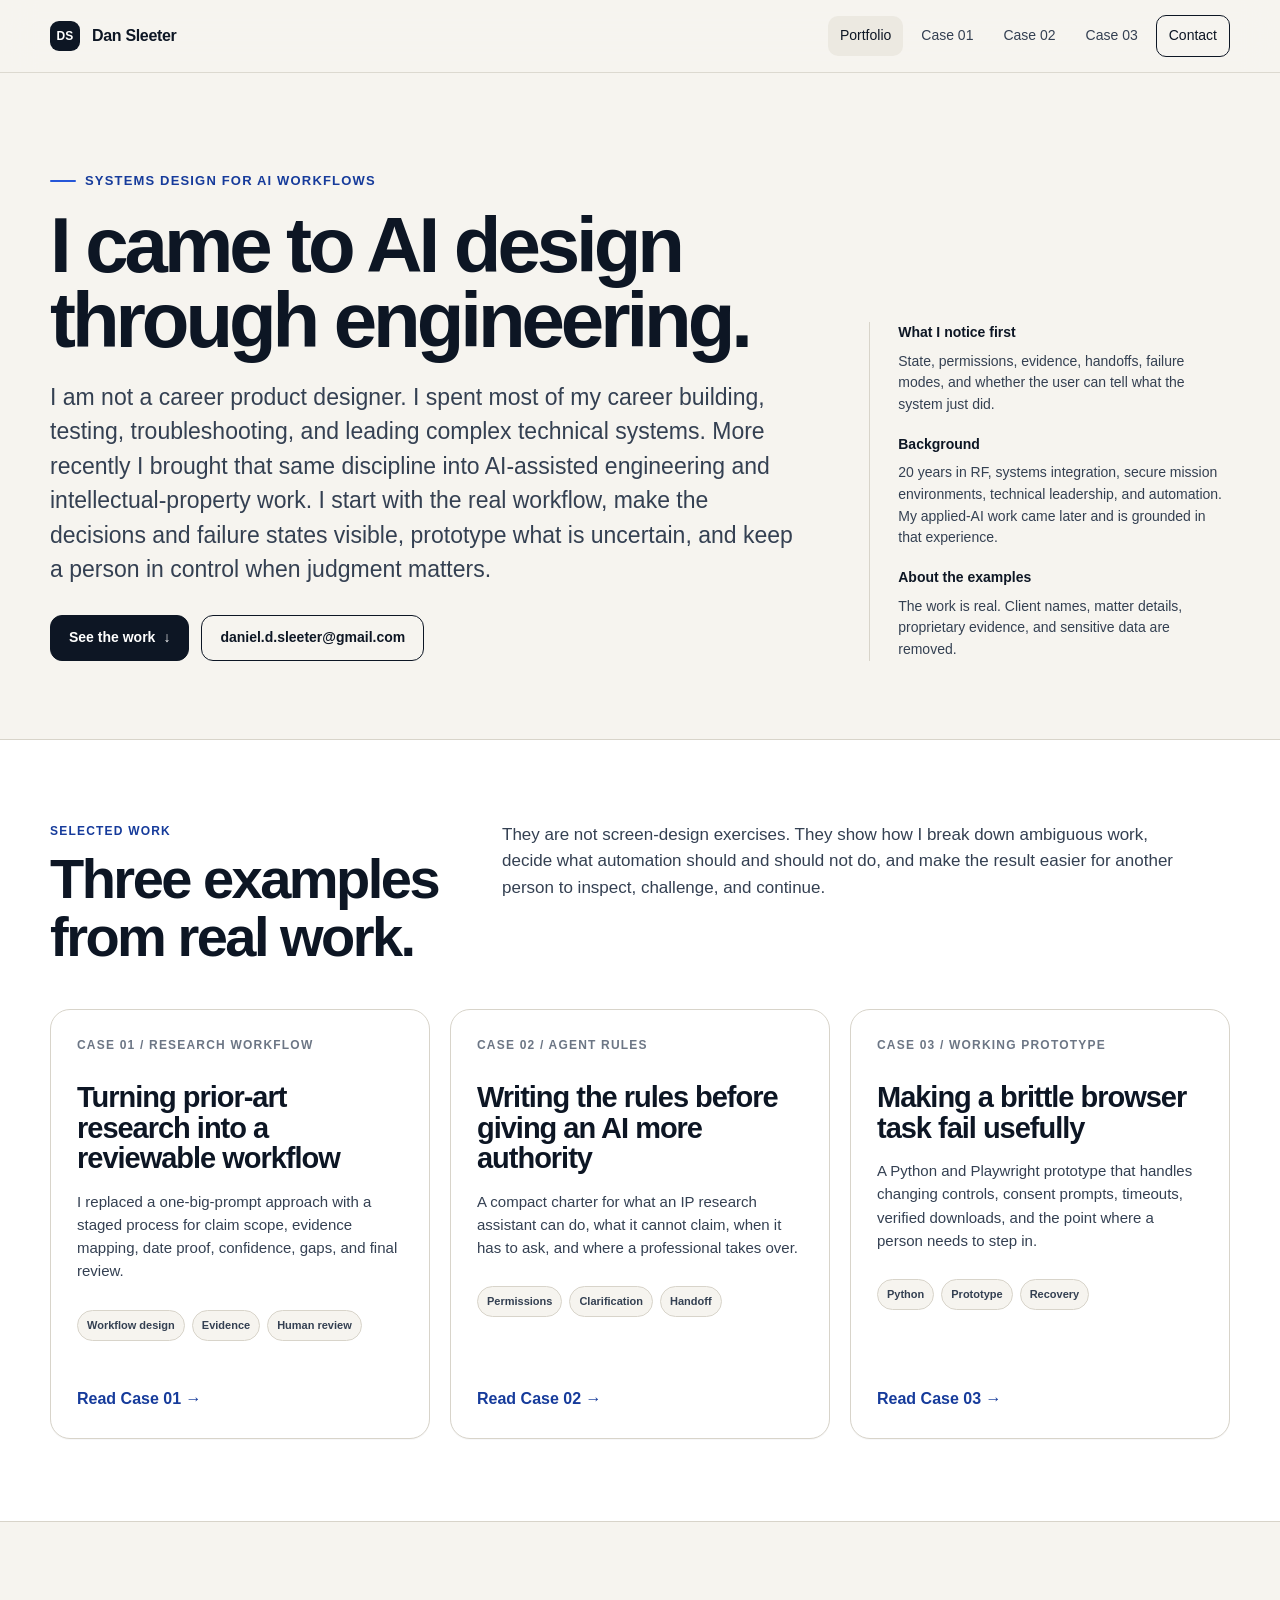
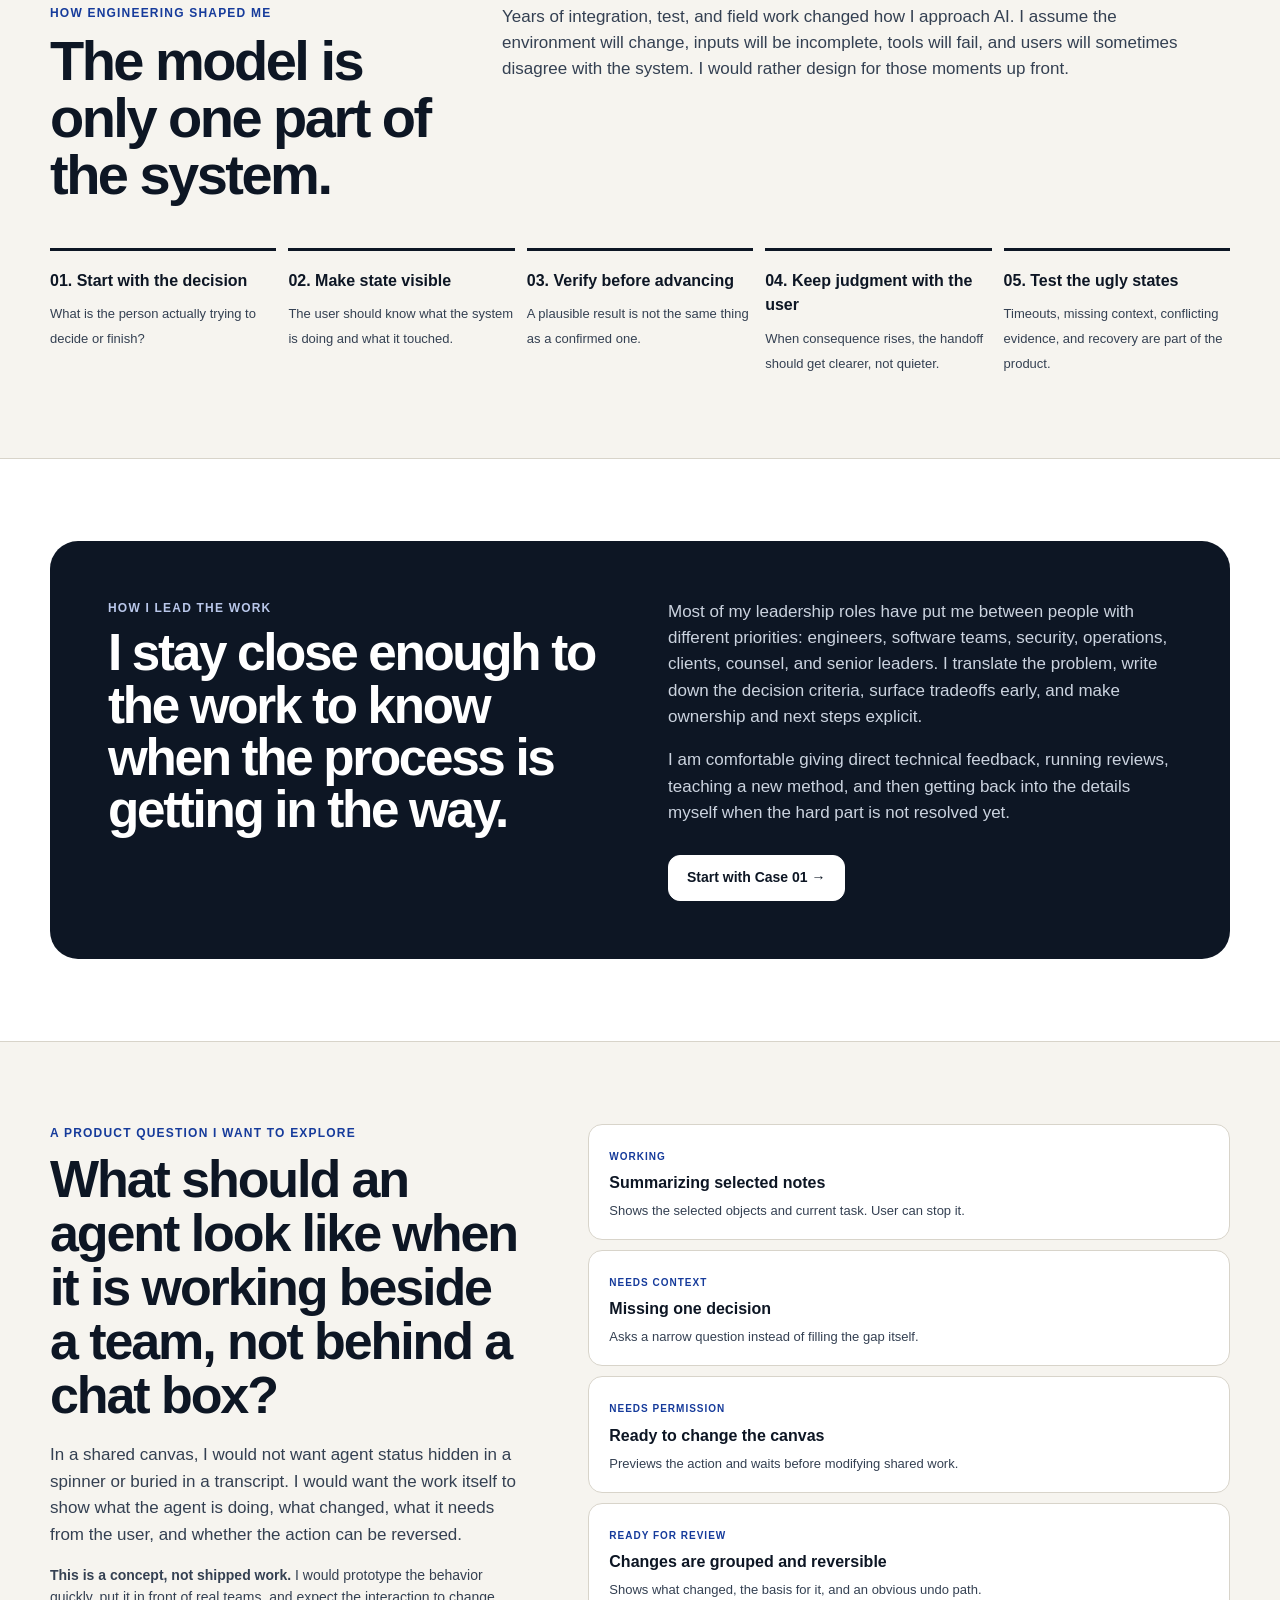
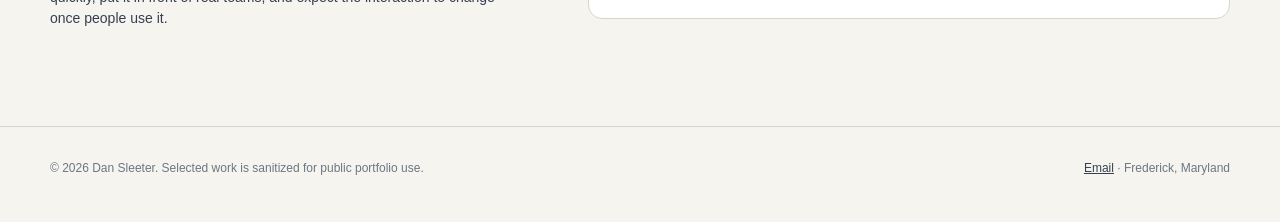
==== index.html @ fd2846e5 "Add files via upload" ====
<!doctype html>
<html lang="en">
<head>
  <meta charset="utf-8" />
  <meta name="viewport" content="width=device-width, initial-scale=1" />
  <meta name="description" content="Dan Sleeter portfolio: systems design for AI workflows, human review, technical automation, and evidence-driven engineering." />
  <title>Dan Sleeter | Systems Design for AI Workflows</title>
  <link rel="stylesheet" href="styles.css" />
</head>
<body>
<a class="skip-link" href="#main">Skip to content</a>
<header class="site-header">
  <nav class="nav" aria-label="Primary">
    <a class="brand" href="index.html" aria-current="page"><span class="brand-mark">DS</span><span>Dan Sleeter</span></a>
    <button class="menu-button" aria-label="Open navigation" aria-expanded="false">&#9776;</button>
    <div class="nav-links">
      <a href="index.html" aria-current="page">Portfolio</a>
      <a href="case-agentic-prior-art.html">Case 01</a>
      <a href="case-ip-navigator.html">Case 02</a>
      <a href="case-automation.html">Case 03</a>
      <a class="nav-cta" href="mailto:daniel.d.sleeter@gmail.com">Contact</a>
    </div>
  </nav>
</header>

<main id="main">
  <section class="hero">
    <div class="container hero-grid">
      <div>
        <div class="eyebrow">Systems design for AI workflows</div>
        <h1>I came to AI design through engineering.</h1>
        <p class="hero-copy">I am not a career product designer. I spent most of my career building, testing, troubleshooting, and leading complex technical systems. More recently I brought that same discipline into AI-assisted engineering and intellectual-property work. I start with the real workflow, make the decisions and failure states visible, prototype what is uncertain, and keep a person in control when judgment matters.</p>
        <div class="button-row">
          <a class="button" href="#work">See the work <span aria-hidden="true">&darr;</span></a>
          <a class="button secondary" href="mailto:daniel.d.sleeter@gmail.com">daniel.d.sleeter@gmail.com</a>
        </div>
      </div>
      <aside class="hero-side" aria-label="Portfolio context">
        <strong>What I notice first</strong>
        <p>State, permissions, evidence, handoffs, failure modes, and whether the user can tell what the system just did.</p>
        <strong>Background</strong>
        <p>20 years in RF, systems integration, secure mission environments, technical leadership, and automation. My applied-AI work came later and is grounded in that experience.</p>
        <strong>About the examples</strong>
        <p>The work is real. Client names, matter details, proprietary evidence, and sensitive data are removed.</p>
      </aside>
    </div>
  </section>

  <section class="section alt" id="work">
    <div class="container">
      <div class="section-heading">
        <div><div class="small-kicker">Selected work</div><h2>Three examples from real work.</h2></div>
        <p>They are not screen-design exercises. They show how I break down ambiguous work, decide what automation should and should not do, and make the result easier for another person to inspect, challenge, and continue.</p>
      </div>

      <div class="case-grid">
        <a class="case-card" href="case-agentic-prior-art.html">
          <div class="case-num">CASE 01 / RESEARCH WORKFLOW</div>
          <h3>Turning prior-art research into a reviewable workflow</h3>
          <p>I replaced a one-big-prompt approach with a staged process for claim scope, evidence mapping, date proof, confidence, gaps, and final review.</p>
          <div class="case-tags"><span class="tag">Workflow design</span><span class="tag">Evidence</span><span class="tag">Human review</span></div>
          <div class="case-link">Read Case 01 &rarr;</div>
        </a>

        <a class="case-card" href="case-ip-navigator.html">
          <div class="case-num">CASE 02 / AGENT RULES</div>
          <h3>Writing the rules before giving an AI more authority</h3>
          <p>A compact charter for what an IP research assistant can do, what it cannot claim, when it has to ask, and where a professional takes over.</p>
          <div class="case-tags"><span class="tag">Permissions</span><span class="tag">Clarification</span><span class="tag">Handoff</span></div>
          <div class="case-link">Read Case 02 &rarr;</div>
        </a>

        <a class="case-card" href="case-automation.html">
          <div class="case-num">CASE 03 / WORKING PROTOTYPE</div>
          <h3>Making a brittle browser task fail usefully</h3>
          <p>A Python and Playwright prototype that handles changing controls, consent prompts, timeouts, verified downloads, and the point where a person needs to step in.</p>
          <div class="case-tags"><span class="tag">Python</span><span class="tag">Prototype</span><span class="tag">Recovery</span></div>
          <div class="case-link">Read Case 03 &rarr;</div>
        </a>
      </div>
    </div>
  </section>

  <section class="section">
    <div class="container">
      <div class="section-heading">
        <div><div class="small-kicker">How engineering shaped me</div><h2>The model is only one part of the system.</h2></div>
        <p>Years of integration, test, and field work changed how I approach AI. I assume the environment will change, inputs will be incomplete, tools will fail, and users will sometimes disagree with the system. I would rather design for those moments up front.</p>
      </div>
      <div class="principles">
        <div class="principle"><strong>01. Start with the decision</strong><span>What is the person actually trying to decide or finish?</span></div>
        <div class="principle"><strong>02. Make state visible</strong><span>The user should know what the system is doing and what it touched.</span></div>
        <div class="principle"><strong>03. Verify before advancing</strong><span>A plausible result is not the same thing as a confirmed one.</span></div>
        <div class="principle"><strong>04. Keep judgment with the user</strong><span>When consequence rises, the handoff should get clearer, not quieter.</span></div>
        <div class="principle"><strong>05. Test the ugly states</strong><span>Timeouts, missing context, conflicting evidence, and recovery are part of the product.</span></div>
      </div>
    </div>
  </section>

  <section class="section alt">
    <div class="container">
      <div class="note-panel">
        <div>
          <div class="small-kicker inverse-kicker">How I lead the work</div>
          <h2>I stay close enough to the work to know when the process is getting in the way.</h2>
        </div>
        <div>
          <p>Most of my leadership roles have put me between people with different priorities: engineers, software teams, security, operations, clients, counsel, and senior leaders. I translate the problem, write down the decision criteria, surface tradeoffs early, and make ownership and next steps explicit.</p>
          <p>I am comfortable giving direct technical feedback, running reviews, teaching a new method, and then getting back into the details myself when the hard part is not resolved yet.</p>
          <div class="button-row"><a class="button" href="case-agentic-prior-art.html">Start with Case 01 &rarr;</a></div>
        </div>
      </div>
    </div>
  </section>

  <section class="section">
    <div class="container concept-wrap">
      <div class="concept-copy">
        <div class="small-kicker">A product question I want to explore</div>
        <h2>What should an agent look like when it is working beside a team, not behind a chat box?</h2>
        <p>In a shared canvas, I would not want agent status hidden in a spinner or buried in a transcript. I would want the work itself to show what the agent is doing, what changed, what it needs from the user, and whether the action can be reversed.</p>
        <p class="muted-note"><strong>This is a concept, not shipped work.</strong> I would prototype the behavior quickly, put it in front of real teams, and expect the interaction to change once people use it.</p>
      </div>
      <div class="state-sketch" aria-label="Concept sketch of four agent states">
        <div class="sketch-card"><span class="sketch-state">WORKING</span><strong>Summarizing selected notes</strong><p>Shows the selected objects and current task. User can stop it.</p></div>
        <div class="sketch-card"><span class="sketch-state">NEEDS CONTEXT</span><strong>Missing one decision</strong><p>Asks a narrow question instead of filling the gap itself.</p></div>
        <div class="sketch-card"><span class="sketch-state">NEEDS PERMISSION</span><strong>Ready to change the canvas</strong><p>Previews the action and waits before modifying shared work.</p></div>
        <div class="sketch-card"><span class="sketch-state">READY FOR REVIEW</span><strong>Changes are grouped and reversible</strong><p>Shows what changed, the basis for it, and an obvious undo path.</p></div>
      </div>
    </div>
  </section>
</main>

<footer class="site-footer">
  <div class="container footer-grid">
    <span>&copy; 2026 Dan Sleeter. Selected work is sanitized for public portfolio use.</span>
    <span><a href="mailto:daniel.d.sleeter@gmail.com">Email</a> &middot; Frederick, Maryland</span>
  </div>
</footer>
<script src="script.js"></script>
</body>
</html>
---- styles.css ----
:root {
  --ink: #0d1624;
  --ink-2: #344052;
  --muted: #6c7685;
  --paper: #f6f4ef;
  --paper-2: #ece9e1;
  --white: #ffffff;
  --line: #d8d4ca;
  --blue: #2556d8;
  --blue-dark: #163b9b;
  --blue-soft: #e8edfb;
  --green: #1f7a62;
  --green-soft: #e7f3ee;
  --amber: #a45f00;
  --amber-soft: #f7eddb;
  --red: #a23a3a;
  --red-soft: #f8e7e4;
  --radius: 20px;
  --shadow: 0 18px 50px rgba(13, 22, 36, .08);
  --max: 1180px;
}

* { box-sizing: border-box; }
html { scroll-behavior: smooth; }
body {
  margin: 0;
  color: var(--ink);
  background: var(--paper);
  font-family: -apple-system, BlinkMacSystemFont, "Segoe UI", Helvetica, Arial, sans-serif;
  line-height: 1.55;
  -webkit-font-smoothing: antialiased;
}
a { color: inherit; }
img, svg { max-width: 100%; }
button, input, textarea, select { font: inherit; }

.skip-link {
  position: absolute;
  left: -9999px;
  top: 0;
  background: var(--ink);
  color: white;
  padding: .75rem 1rem;
  z-index: 1000;
}
.skip-link:focus { left: 1rem; top: 1rem; }

.site-header {
  position: sticky;
  top: 0;
  z-index: 100;
  backdrop-filter: blur(16px);
  background: rgba(246, 244, 239, .88);
  border-bottom: 1px solid rgba(216, 212, 202, .85);
}
.nav {
  width: min(var(--max), calc(100% - 40px));
  margin: 0 auto;
  min-height: 72px;
  display: flex;
  align-items: center;
  justify-content: space-between;
  gap: 24px;
}
.brand {
  display: inline-flex;
  align-items: center;
  gap: 12px;
  text-decoration: none;
  font-weight: 760;
  letter-spacing: -.02em;
}
.brand-mark {
  width: 30px;
  height: 30px;
  border-radius: 9px;
  background: var(--ink);
  color: white;
  display: grid;
  place-items: center;
  font-size: 12px;
  letter-spacing: .02em;
}
.nav-links { display: flex; align-items: center; gap: 6px; }
.nav-links a {
  text-decoration: none;
  padding: 9px 12px;
  border-radius: 10px;
  font-size: 14px;
  color: var(--ink-2);
}
.nav-links a:hover, .nav-links a[aria-current="page"] { background: var(--paper-2); color: var(--ink); }
.nav-cta {
  border: 1px solid var(--ink) !important;
  color: var(--ink) !important;
}
.nav-cta:hover { background: var(--ink) !important; color: white !important; }
.menu-button { display: none; border: 0; background: transparent; cursor: pointer; font-size: 24px; }

main { overflow: clip; }
.container { width: min(var(--max), calc(100% - 40px)); margin: 0 auto; }
.hero {
  padding: 92px 0 78px;
}
.hero-grid {
  display: grid;
  grid-template-columns: 1.35fr .65fr;
  gap: 70px;
  align-items: end;
}
.eyebrow {
  display: inline-flex;
  align-items: center;
  gap: 9px;
  color: var(--blue-dark);
  font-size: 13px;
  font-weight: 800;
  letter-spacing: .09em;
  text-transform: uppercase;
}
.eyebrow::before { content: ""; width: 26px; height: 2px; background: var(--blue); border-radius: 2px; }
h1, h2, h3, p { margin-top: 0; }
h1 {
  margin: 17px 0 22px;
  font-size: clamp(46px, 6.4vw, 78px);
  line-height: .96;
  letter-spacing: -.052em;
  max-width: 960px;
}
.hero-copy {
  font-size: clamp(18px, 2vw, 23px);
  line-height: 1.5;
  max-width: 760px;
  color: var(--ink-2);
}
.hero-side {
  border-left: 1px solid var(--line);
  padding-left: 28px;
  color: var(--ink-2);
}
.hero-side strong { display: block; color: var(--ink); font-size: 14px; margin-bottom: 7px; }
.hero-side p { font-size: 14px; margin-bottom: 18px; }
.hero-side p:last-child { margin-bottom: 0; }
.button-row { display: flex; flex-wrap: wrap; gap: 12px; margin-top: 28px; }
.button {
  display: inline-flex;
  align-items: center;
  justify-content: center;
  gap: 8px;
  min-height: 46px;
  padding: 0 18px;
  border-radius: 12px;
  border: 1px solid var(--ink);
  background: var(--ink);
  color: white;
  text-decoration: none;
  font-weight: 700;
  font-size: 14px;
}
.button.secondary { background: transparent; color: var(--ink); }
.button:hover { transform: translateY(-1px); }

.section { padding: 82px 0; border-top: 1px solid var(--line); }
.section.alt { background: var(--white); }
.section-heading {
  display: grid;
  grid-template-columns: .7fr 1.3fr;
  gap: 60px;
  margin-bottom: 44px;
}
.section-heading h2 {
  font-size: clamp(33px, 4.4vw, 56px);
  line-height: 1.02;
  letter-spacing: -.045em;
  margin-bottom: 0;
}
.section-heading p { color: var(--ink-2); font-size: 17px; max-width: 680px; }
.small-kicker { font-weight: 800; font-size: 12px; text-transform: uppercase; letter-spacing: .1em; color: var(--blue-dark); margin-bottom: 10px; }

.case-grid { display: grid; grid-template-columns: repeat(3, 1fr); gap: 20px; }
.case-card {
  min-height: 430px;
  border: 1px solid var(--line);
  border-radius: var(--radius);
  background: var(--white);
  padding: 26px;
  display: flex;
  flex-direction: column;
  text-decoration: none;
  box-shadow: 0 1px 0 rgba(13,22,36,.03);
  transition: transform .18s ease, box-shadow .18s ease;
}
.case-card:hover { transform: translateY(-5px); box-shadow: var(--shadow); }
.case-num { font-size: 12px; font-weight: 800; letter-spacing: .1em; color: var(--muted); }
.case-card h3 { font-size: 29px; line-height: 1.05; letter-spacing: -.035em; margin: 28px 0 16px; }
.case-card p { color: var(--ink-2); font-size: 15px; }
.case-tags { display: flex; flex-wrap: wrap; gap: 7px; margin-top: 12px; }
.tag { display: inline-flex; padding: 6px 9px; border-radius: 999px; background: var(--paper); border: 1px solid var(--line); font-size: 11px; font-weight: 700; color: var(--ink-2); }
.case-link { margin-top: auto; padding-top: 28px; font-weight: 800; color: var(--blue-dark); }

.principles { display: grid; grid-template-columns: repeat(5, 1fr); gap: 12px; }
.principle {
  border-top: 3px solid var(--ink);
  padding: 18px 0 0;
}
.principle strong { display: block; font-size: 16px; margin-bottom: 8px; }
.principle span { color: var(--ink-2); font-size: 13px; }

.note-panel {
  background: var(--ink);
  color: white;
  border-radius: 28px;
  padding: clamp(28px, 5vw, 58px);
  display: grid;
  grid-template-columns: 1fr 1fr;
  gap: 56px;
}
.note-panel h2 { font-size: clamp(34px, 4vw, 54px); line-height: 1.02; letter-spacing: -.045em; }
.note-panel p { color: #cbd3df; font-size: 17px; }
.note-panel .button { background: white; color: var(--ink); border-color: white; }

/* Case study pages */
.case-hero { padding: 78px 0 58px; }
.case-hero h1 { font-size: clamp(45px, 6.3vw, 78px); max-width: 990px; }
.case-hero .lede { font-size: 20px; max-width: 800px; color: var(--ink-2); }
.case-meta {
  display: grid;
  grid-template-columns: repeat(4, 1fr);
  gap: 1px;
  border: 1px solid var(--line);
  border-radius: 16px;
  overflow: hidden;
  background: var(--line);
  margin-top: 38px;
}
.meta-item { background: var(--white); padding: 18px; min-height: 98px; }
.meta-label { display: block; font-size: 10px; font-weight: 850; letter-spacing: .1em; text-transform: uppercase; color: var(--muted); margin-bottom: 7px; }
.meta-value { font-size: 14px; font-weight: 700; }

.case-section { padding: 64px 0; border-top: 1px solid var(--line); }
.case-layout { display: grid; grid-template-columns: 260px minmax(0, 1fr); gap: 64px; }
.case-aside { position: sticky; top: 104px; align-self: start; }
.case-aside .label { font-size: 11px; font-weight: 850; text-transform: uppercase; letter-spacing: .12em; color: var(--muted); margin-bottom: 11px; }
.case-aside p { font-size: 13px; color: var(--ink-2); }
.case-content { max-width: 820px; }
.case-content h2 { font-size: clamp(30px, 4vw, 45px); line-height: 1.08; letter-spacing: -.035em; margin-bottom: 21px; }
.case-content h3 { font-size: 22px; letter-spacing: -.02em; margin: 38px 0 12px; }
.case-content > p, .case-content li { color: var(--ink-2); font-size: 17px; }
.case-content ul { padding-left: 22px; }
.case-content li { margin-bottom: 9px; }

.callout {
  border-left: 4px solid var(--blue);
  background: var(--blue-soft);
  padding: 20px 22px;
  border-radius: 0 14px 14px 0;
  margin: 28px 0;
  color: #142758;
}
.callout strong { color: #0c2364; }

.workflow {
  display: grid;
  gap: 10px;
  margin: 32px 0;
}
.workflow-row {
  display: grid;
  grid-template-columns: 44px 190px 1fr;
  gap: 14px;
  align-items: stretch;
}
.workflow-index {
  display: grid;
  place-items: center;
  width: 44px;
  min-height: 64px;
  background: var(--ink);
  color: white;
  border-radius: 12px;
  font-size: 12px;
  font-weight: 850;
}
.workflow-stage, .workflow-detail {
  border: 1px solid var(--line);
  background: white;
  border-radius: 12px;
  padding: 14px 16px;
}
.workflow-stage { font-weight: 800; }
.workflow-detail { color: var(--ink-2); font-size: 14px; }

.pattern-grid { display: grid; grid-template-columns: repeat(2, 1fr); gap: 14px; margin: 30px 0; }
.pattern-card { border: 1px solid var(--line); border-radius: 16px; background: white; padding: 20px; }
.pattern-card .pattern-name { font-weight: 850; margin-bottom: 8px; }
.pattern-card p { font-size: 14px; color: var(--ink-2); margin-bottom: 0; }
.pattern-symbol { width: 36px; height: 36px; border-radius: 11px; display: grid; place-items: center; background: var(--paper-2); font-weight: 850; margin-bottom: 18px; }

.artifact {
  border: 1px solid var(--line);
  border-radius: 18px;
  background: var(--white);
  overflow: hidden;
  margin: 32px 0;
  box-shadow: 0 12px 40px rgba(13,22,36,.06);
}
.artifact-head { display: flex; justify-content: space-between; gap: 18px; align-items: center; padding: 14px 18px; background: var(--paper-2); border-bottom: 1px solid var(--line); }
.artifact-head strong { font-size: 13px; }
.artifact-head span { font-size: 11px; color: var(--muted); }
.artifact-body { padding: 24px; }

.sheet { display: grid; grid-template-columns: 1fr; gap: 8px; font-size: 12px; }
.sheet-title { font-weight: 850; color: var(--blue-dark); }
.sheet-row { display: grid; grid-template-columns: 1.1fr 1.2fr 1.5fr 1.4fr; gap: 1px; background: var(--line); border: 1px solid var(--line); border-radius: 8px; overflow: hidden; }
.sheet-cell { background: white; padding: 10px; }
.sheet-row.header .sheet-cell { background: #edf0f5; font-weight: 800; color: var(--ink); }

.code-window { background: #101827; color: #dbe5f4; border-radius: 14px; overflow: auto; font-family: ui-monospace, SFMono-Regular, Menlo, Consolas, monospace; font-size: 12px; line-height: 1.65; }
.code-bar { display: flex; gap: 7px; padding: 12px 14px; background: #0b1220; border-bottom: 1px solid #22304a; }
.dot { width: 9px; height: 9px; border-radius: 50%; background: #5e6c83; }
.code-window pre { margin: 0; padding: 18px; white-space: pre-wrap; }
.code-window .kw { color: #8fbcff; }
.code-window .str { color: #9fe3c4; }
.code-window .cm { color: #8190a7; }

.decision-demo { border: 1px solid var(--line); background: white; border-radius: 18px; padding: 22px; margin: 30px 0; }
.demo-controls { display: flex; flex-wrap: wrap; gap: 8px; margin-bottom: 18px; }
.demo-button { border: 1px solid var(--line); background: var(--paper); color: var(--ink); border-radius: 999px; padding: 8px 12px; cursor: pointer; font-size: 12px; font-weight: 800; }
.demo-button.active { background: var(--ink); color: white; border-color: var(--ink); }
.demo-state { display: grid; grid-template-columns: 1fr 1fr 1fr; gap: 10px; }
.state-card { min-height: 120px; border-radius: 14px; padding: 16px; background: var(--paper); border: 1px solid var(--line); }
.state-card strong { display: block; margin-bottom: 8px; font-size: 13px; }
.state-card p { font-size: 12px; color: var(--ink-2); margin: 0; }
.state-card.highlight { background: var(--blue-soft); border-color: #bcc9f2; }

.outcomes { display: grid; grid-template-columns: repeat(3, 1fr); gap: 14px; margin-top: 28px; }
.outcome { background: var(--paper-2); border-radius: 16px; padding: 18px; }
.outcome strong { font-size: 15px; display: block; margin-bottom: 7px; }
.outcome span { color: var(--ink-2); font-size: 13px; }

.next-case {
  padding: 54px 0 80px;
  border-top: 1px solid var(--line);
}
.next-card { display: flex; align-items: center; justify-content: space-between; gap: 30px; padding: 30px; border: 1px solid var(--line); border-radius: 20px; background: white; text-decoration: none; }
.next-card:hover { box-shadow: var(--shadow); }
.next-card .next-label { font-size: 11px; text-transform: uppercase; letter-spacing: .1em; color: var(--muted); font-weight: 850; }
.next-card strong { display: block; font-size: 24px; letter-spacing: -.025em; margin-top: 5px; }
.next-arrow { font-size: 30px; }

.site-footer { border-top: 1px solid var(--line); padding: 32px 0 44px; color: var(--muted); font-size: 12px; }
.footer-grid { display: flex; justify-content: space-between; gap: 20px; flex-wrap: wrap; }
.footer-grid a { color: var(--ink-2); }

@media (max-width: 900px) {
  .hero-grid, .section-heading, .note-panel, .case-layout { grid-template-columns: 1fr; }
  .hero-side { border-left: 0; border-top: 1px solid var(--line); padding: 22px 0 0; }
  .case-grid { grid-template-columns: 1fr; }
  .case-card { min-height: auto; }
  .principles { grid-template-columns: repeat(2, 1fr); }
  .case-meta { grid-template-columns: repeat(2, 1fr); }
  .case-aside { position: static; }
  .workflow-row { grid-template-columns: 40px 1fr; }
  .workflow-detail { grid-column: 2; }
  .demo-state, .outcomes { grid-template-columns: 1fr; }
}

@media (max-width: 700px) {
  .nav { min-height: 64px; }
  .menu-button { display: block; }
  .nav-links {
    display: none;
    position: absolute;
    left: 20px;
    right: 20px;
    top: 68px;
    padding: 10px;
    border: 1px solid var(--line);
    border-radius: 16px;
    background: var(--white);
    box-shadow: var(--shadow);
    flex-direction: column;
    align-items: stretch;
  }
  .nav-links.open { display: flex; }
  .nav-links a { padding: 12px; }
  .hero { padding-top: 62px; }
  h1 { font-size: clamp(45px, 15vw, 66px); }
  .case-hero h1 { font-size: clamp(42px, 13vw, 60px); }
  .principles, .pattern-grid { grid-template-columns: 1fr; }
  .case-meta { grid-template-columns: 1fr; }
  .sheet-row { grid-template-columns: 1fr; }
  .sheet-cell { border-bottom: 1px solid var(--line); }
  .workflow-row { grid-template-columns: 36px 1fr; }
  .workflow-index { width: 36px; }
  .section, .case-section { padding: 54px 0; }
}

@media (prefers-reduced-motion: reduce) {
  html { scroll-behavior: auto; }
  *, *::before, *::after { transition: none !important; animation: none !important; }
}


/* QC pass: more editorial, less template-like */
.inverse-kicker { color: #b9c7ea; }
.working-note {
  margin: 28px 0;
  padding: 20px 22px;
  border: 1px solid var(--line);
  border-radius: 14px;
  background: var(--white);
}
.working-note strong { display: block; margin-bottom: 7px; font-size: 14px; }
.working-note p { margin: 0; color: var(--ink-2); font-size: 15px; }
.concept-wrap {
  display: grid;
  grid-template-columns: .85fr 1.15fr;
  gap: 64px;
  align-items: start;
}
.concept-copy h2 {
  font-size: clamp(32px, 4.2vw, 52px);
  line-height: 1.04;
  letter-spacing: -.04em;
  margin: 0 0 20px;
}
.concept-copy > p { color: var(--ink-2); font-size: 17px; }
.muted-note { font-size: 14px !important; }
.state-sketch { display: grid; gap: 10px; }
.sketch-card {
  border: 1px solid var(--line);
  border-radius: 14px;
  background: var(--white);
  padding: 18px 20px;
}
.sketch-state {
  display: inline-block;
  font-size: 10px;
  font-weight: 850;
  letter-spacing: .1em;
  color: var(--blue-dark);
  margin-bottom: 7px;
}
.sketch-card strong { display: block; margin-bottom: 5px; font-size: 16px; }
.sketch-card p { margin: 0; color: var(--ink-2); font-size: 13px; }
.charter-grid { display: grid; gap: 1px; background: var(--line); border: 1px solid var(--line); border-radius: 12px; overflow: hidden; }
.charter-item { background: var(--white); padding: 18px 20px; }
.charter-item > span { display: block; font-size: 10px; font-weight: 850; letter-spacing: .1em; color: var(--muted); margin-bottom: 5px; }
.charter-item > strong { display: block; font-size: 16px; margin-bottom: 5px; }
.charter-item > p { margin: 0; color: var(--ink-2); font-size: 13px; }

@media (max-width: 900px) {
  .concept-wrap { grid-template-columns: 1fr; gap: 34px; }
}
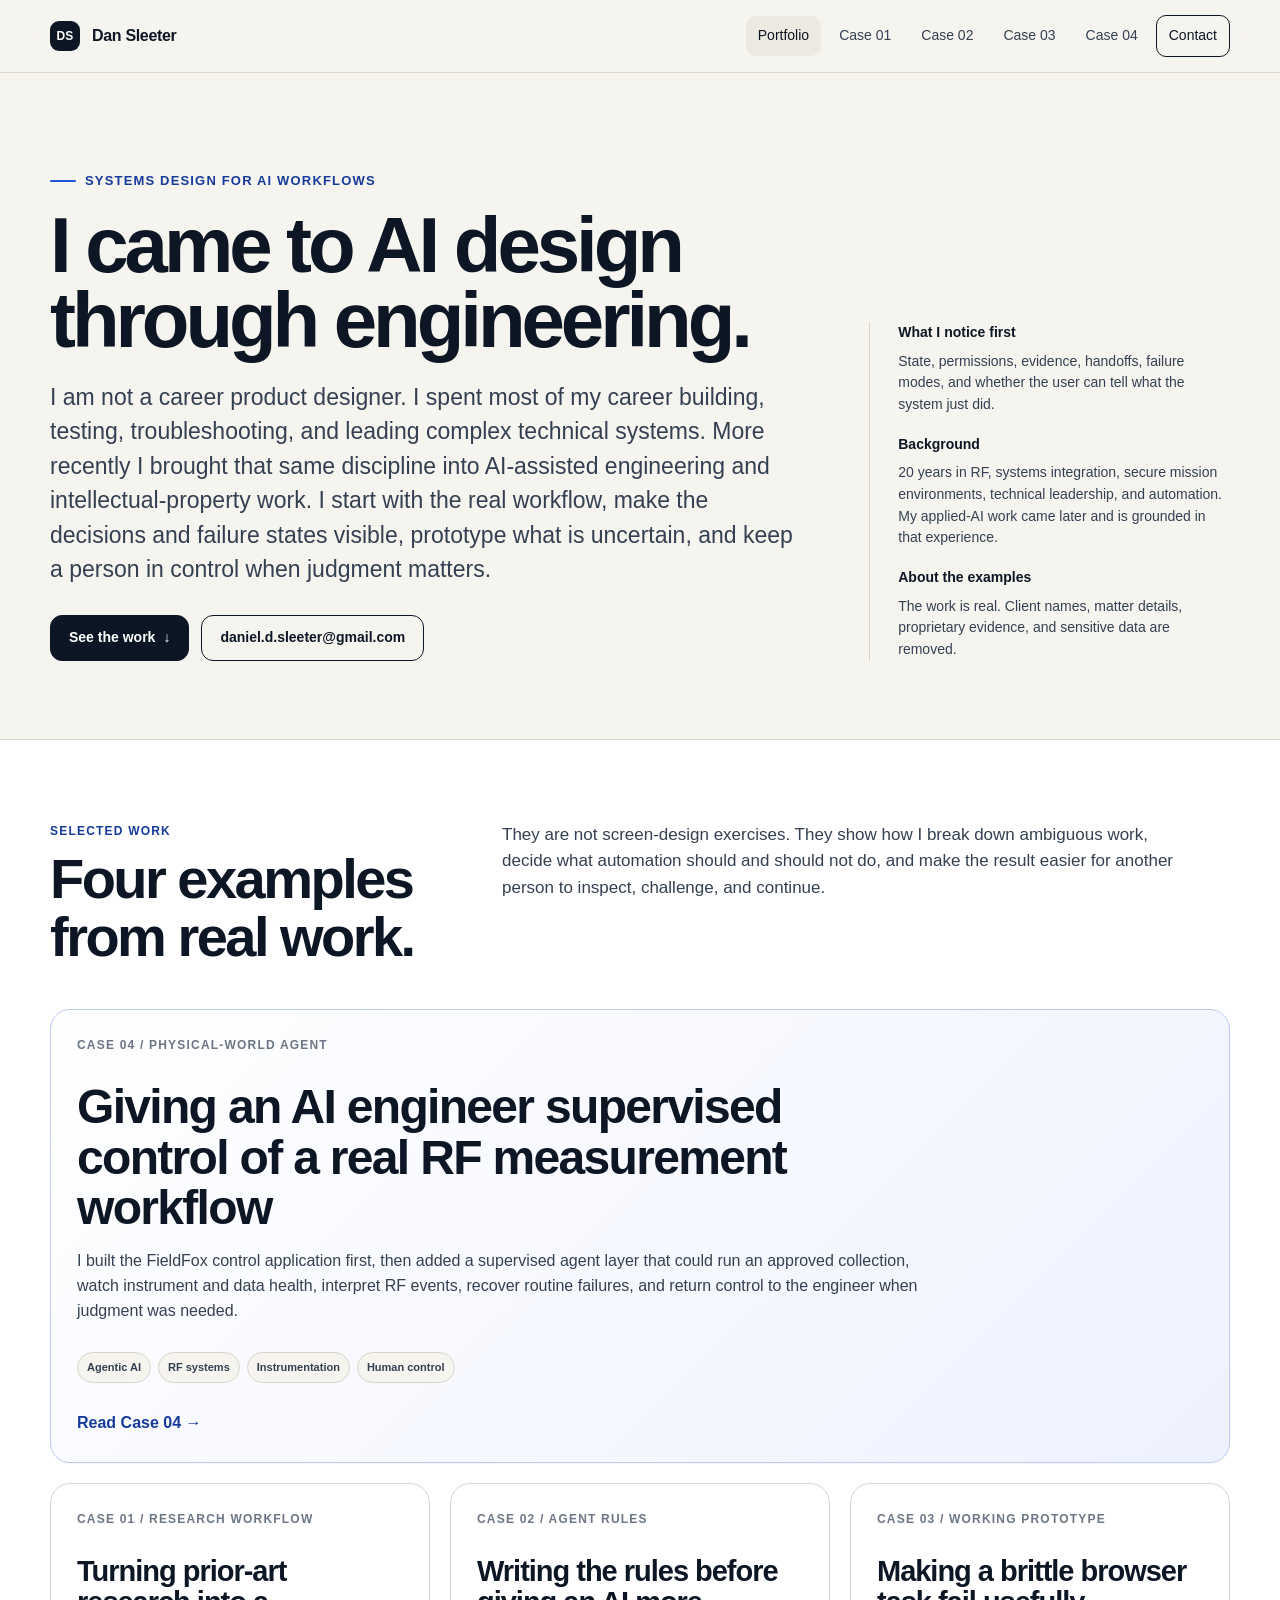
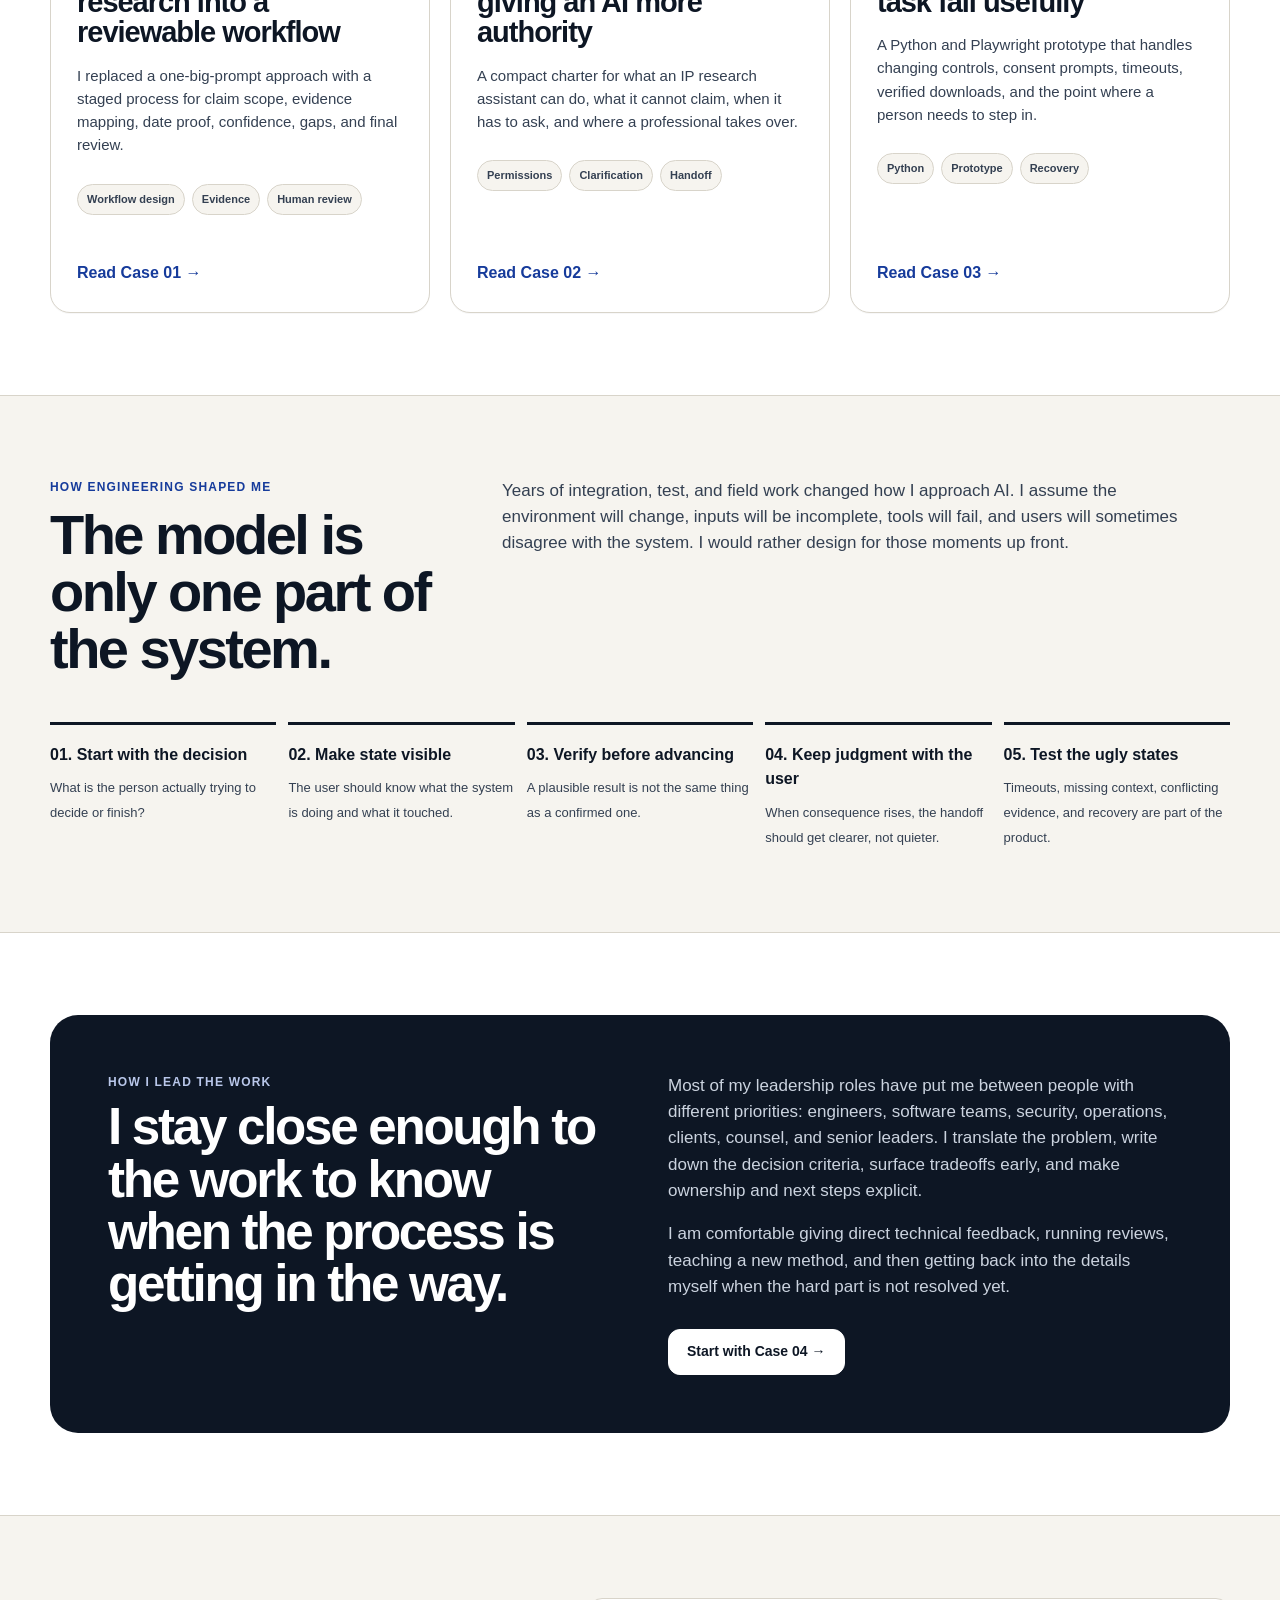
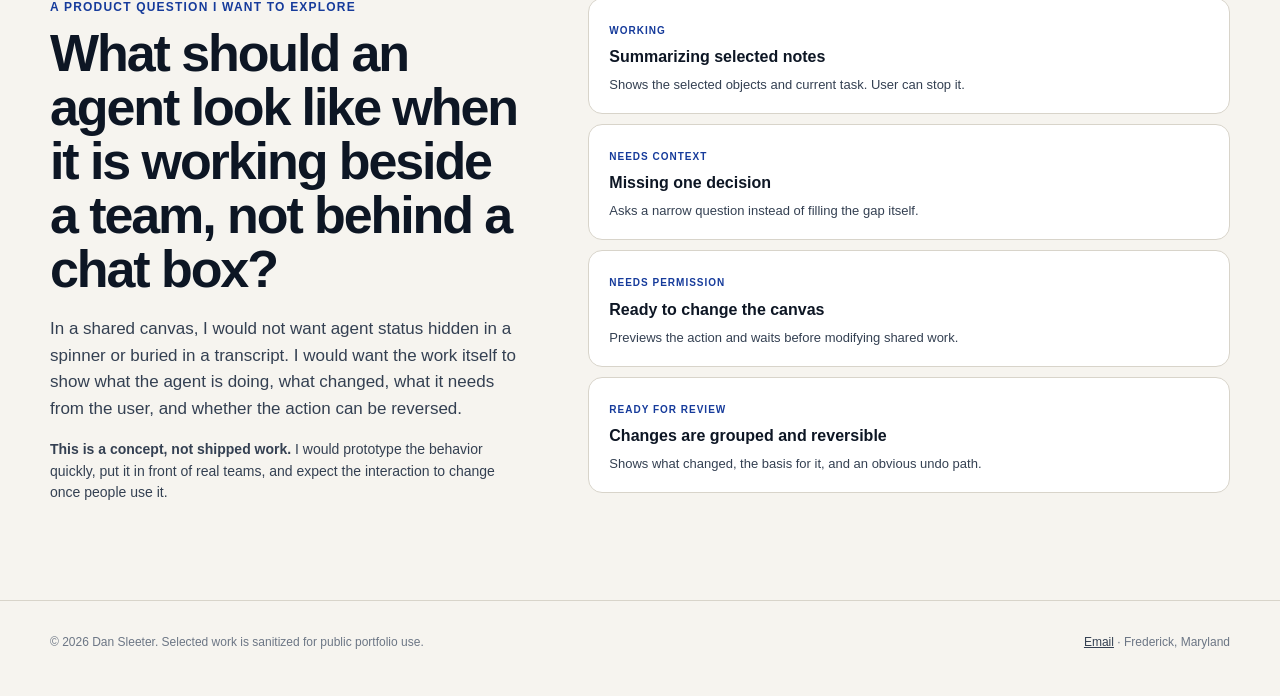
==== commit 1260e9fc: "Add files via upload" ====
--- a/index.html
+++ b/index.html
@@ -3,7 +3,7 @@
 <head>
   <meta charset="utf-8" />
   <meta name="viewport" content="width=device-width, initial-scale=1" />
-  <meta name="description" content="Dan Sleeter portfolio: systems design for AI workflows, human review, technical automation, and evidence-driven engineering." />
+  <meta name="description" content="Dan Sleeter portfolio: systems design for AI workflows, agentic RF engineering, human review, technical automation, and evidence-driven engineering." />
   <title>Dan Sleeter | Systems Design for AI Workflows</title>
   <link rel="stylesheet" href="styles.css" />
 </head>
@@ -18,6 +18,7 @@
       <a href="case-agentic-prior-art.html">Case 01</a>
       <a href="case-ip-navigator.html">Case 02</a>
       <a href="case-automation.html">Case 03</a>
+      <a href="case-agentic-rf.html">Case 04</a>
       <a class="nav-cta" href="mailto:daniel.d.sleeter@gmail.com">Contact</a>
     </div>
   </nav>
@@ -49,11 +50,19 @@
   <section class="section alt" id="work">
     <div class="container">
       <div class="section-heading">
-        <div><div class="small-kicker">Selected work</div><h2>Three examples from real work.</h2></div>
+        <div><div class="small-kicker">Selected work</div><h2>Four examples from real work.</h2></div>
         <p>They are not screen-design exercises. They show how I break down ambiguous work, decide what automation should and should not do, and make the result easier for another person to inspect, challenge, and continue.</p>
       </div>
 
-      <div class="case-grid">
+      <div class="case-grid four-up">
+        <a class="case-card featured" href="case-agentic-rf.html">
+          <div class="case-num">CASE 04 / PHYSICAL-WORLD AGENT</div>
+          <h3>Giving an AI engineer supervised control of a real RF measurement workflow</h3>
+          <p>I built the FieldFox control application first, then added a supervised agent layer that could run an approved collection, watch instrument and data health, interpret RF events, recover routine failures, and return control to the engineer when judgment was needed.</p>
+          <div class="case-tags"><span class="tag">Agentic AI</span><span class="tag">RF systems</span><span class="tag">Instrumentation</span><span class="tag">Human control</span></div>
+          <div class="case-link">Read Case 04 &rarr;</div>
+        </a>
+
         <a class="case-card" href="case-agentic-prior-art.html">
           <div class="case-num">CASE 01 / RESEARCH WORKFLOW</div>
           <h3>Turning prior-art research into a reviewable workflow</h3>
@@ -107,7 +116,7 @@
         <div>
           <p>Most of my leadership roles have put me between people with different priorities: engineers, software teams, security, operations, clients, counsel, and senior leaders. I translate the problem, write down the decision criteria, surface tradeoffs early, and make ownership and next steps explicit.</p>
           <p>I am comfortable giving direct technical feedback, running reviews, teaching a new method, and then getting back into the details myself when the hard part is not resolved yet.</p>
-          <div class="button-row"><a class="button" href="case-agentic-prior-art.html">Start with Case 01 &rarr;</a></div>
+          <div class="button-row"><a class="button" href="case-agentic-rf.html">Start with Case 04 &rarr;</a></div>
         </div>
       </div>
     </div>
--- a/styles.css
+++ b/styles.css
@@ -453,3 +453,46 @@
 @media (max-width: 900px) {
   .concept-wrap { grid-template-columns: 1fr; gap: 34px; }
 }
+
+
+/* Case 04 / physical-world agent integration */
+.case-grid.four-up {
+  grid-template-columns: repeat(6, 1fr);
+}
+.case-grid.four-up .case-card {
+  grid-column: span 2;
+}
+.case-grid.four-up .case-card.featured {
+  grid-column: 1 / -1;
+  min-height: 340px;
+  background: linear-gradient(135deg, #ffffff 0%, #eef2ff 100%);
+  border-color: #bfcaf0;
+}
+.case-grid.four-up .case-card.featured h3 { max-width: 820px; font-size: clamp(31px, 4vw, 48px); }
+.case-grid.four-up .case-card.featured p { max-width: 850px; font-size: 16px; }
+.case04-art-image { width: 100%; display: block; height: auto; }
+.case04-figure-grid {
+  display: grid;
+  grid-template-columns: repeat(2, minmax(0, 1fr));
+  gap: 16px;
+  margin: 30px 0 0;
+}
+.case04-figure {
+  margin: 0;
+  border: 1px solid var(--line);
+  border-radius: 16px;
+  overflow: hidden;
+  background: var(--white);
+  box-shadow: 0 8px 28px rgba(13,22,36,.05);
+}
+.case04-figure img { width: 100%; height: auto; display: block; background: white; }
+.case04-figure figcaption { padding: 14px 16px 16px; color: var(--ink-2); font-size: 13px; }
+.case04-figure figcaption strong { color: var(--ink); }
+.case04-log { margin: 30px 0 18px; }
+.case04-log pre { font-size: 11px; }
+@media (max-width: 900px) {
+  .case-grid.four-up { grid-template-columns: 1fr; }
+  .case-grid.four-up .case-card,
+  .case-grid.four-up .case-card.featured { grid-column: auto; }
+  .case04-figure-grid { grid-template-columns: 1fr; }
+}
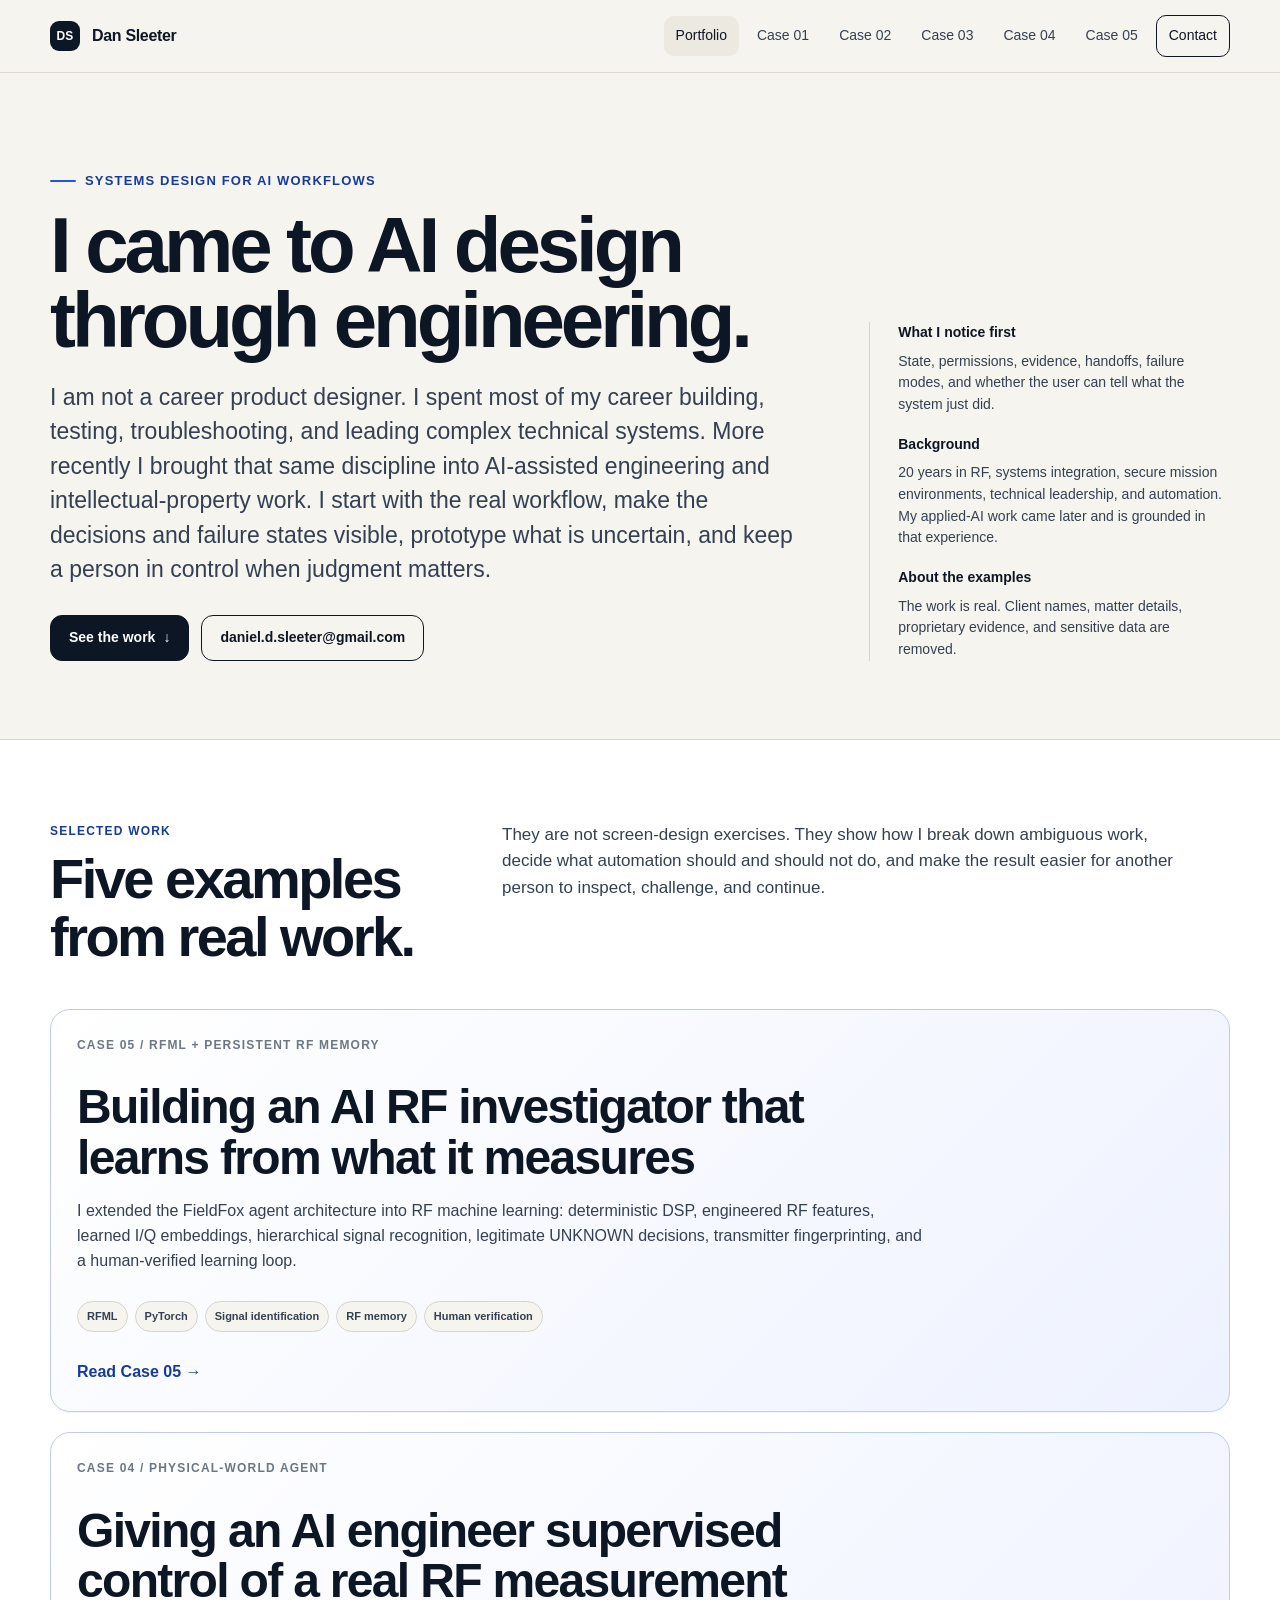
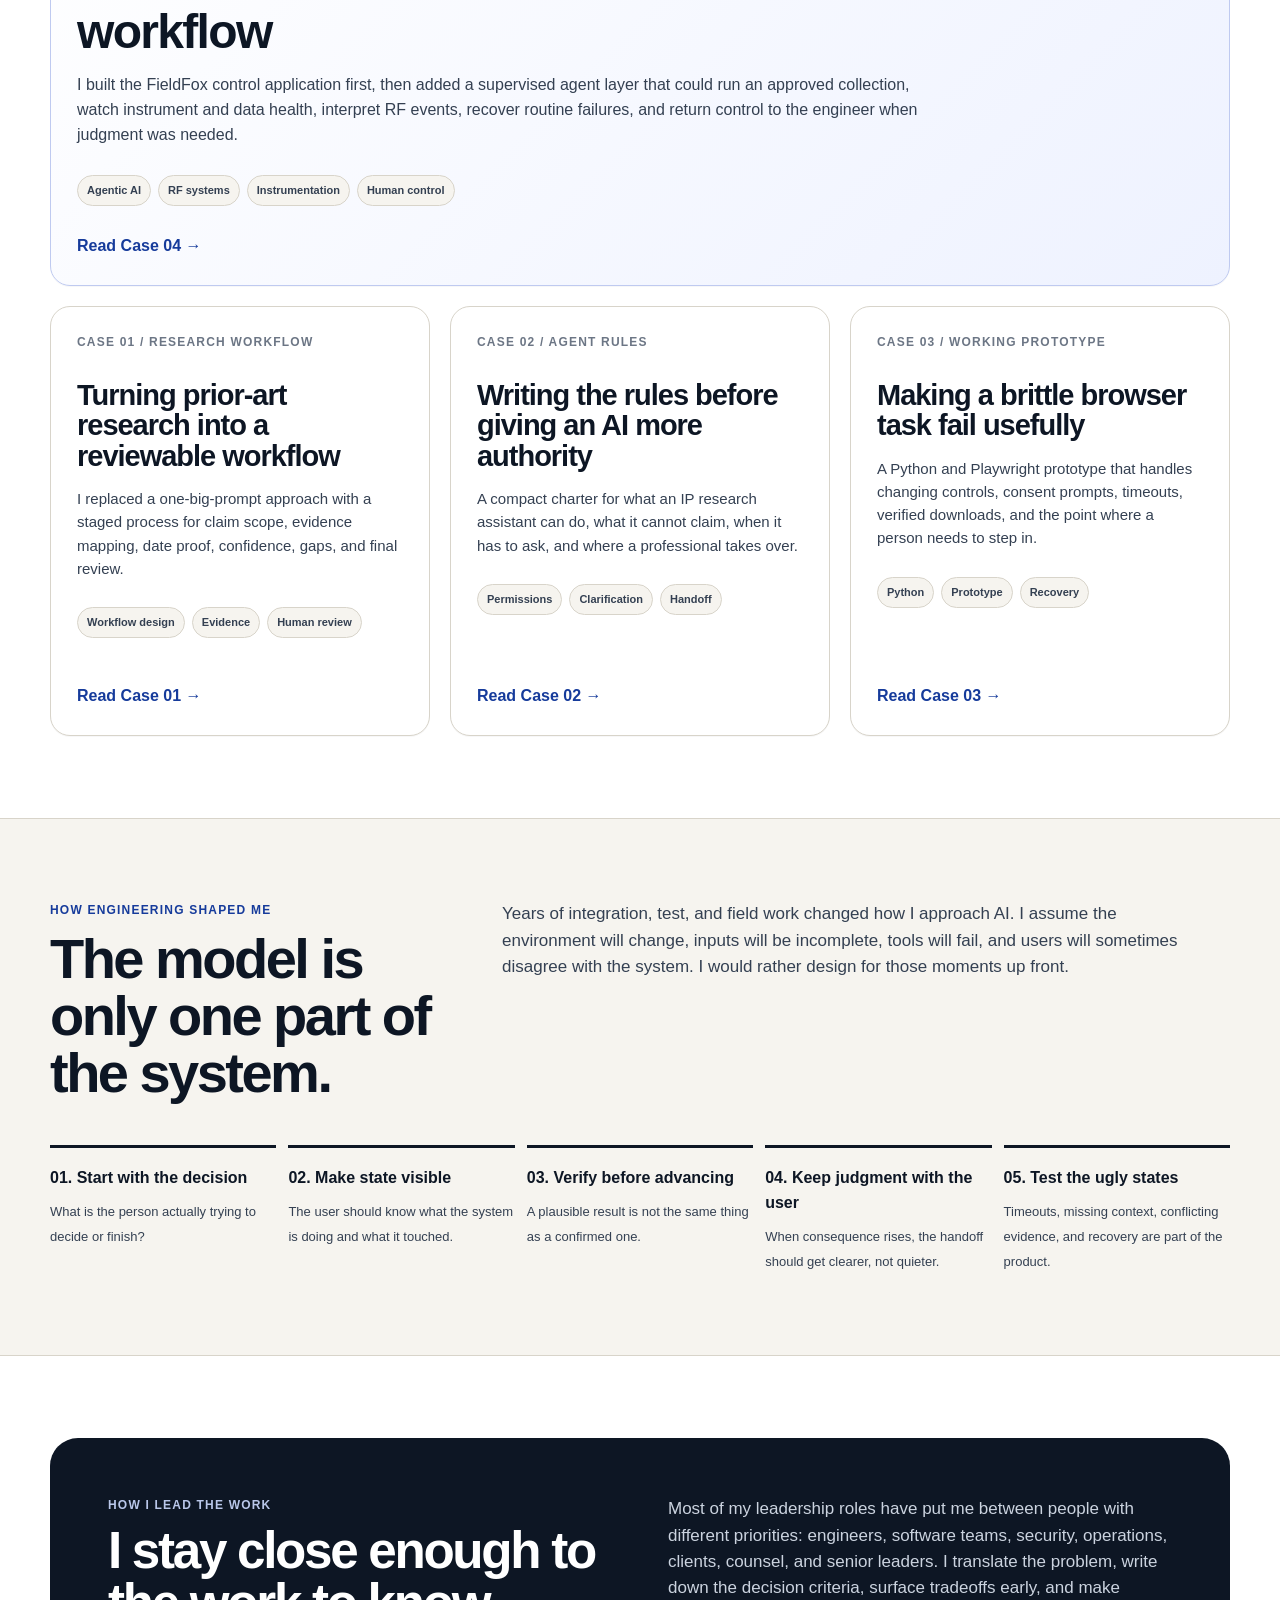
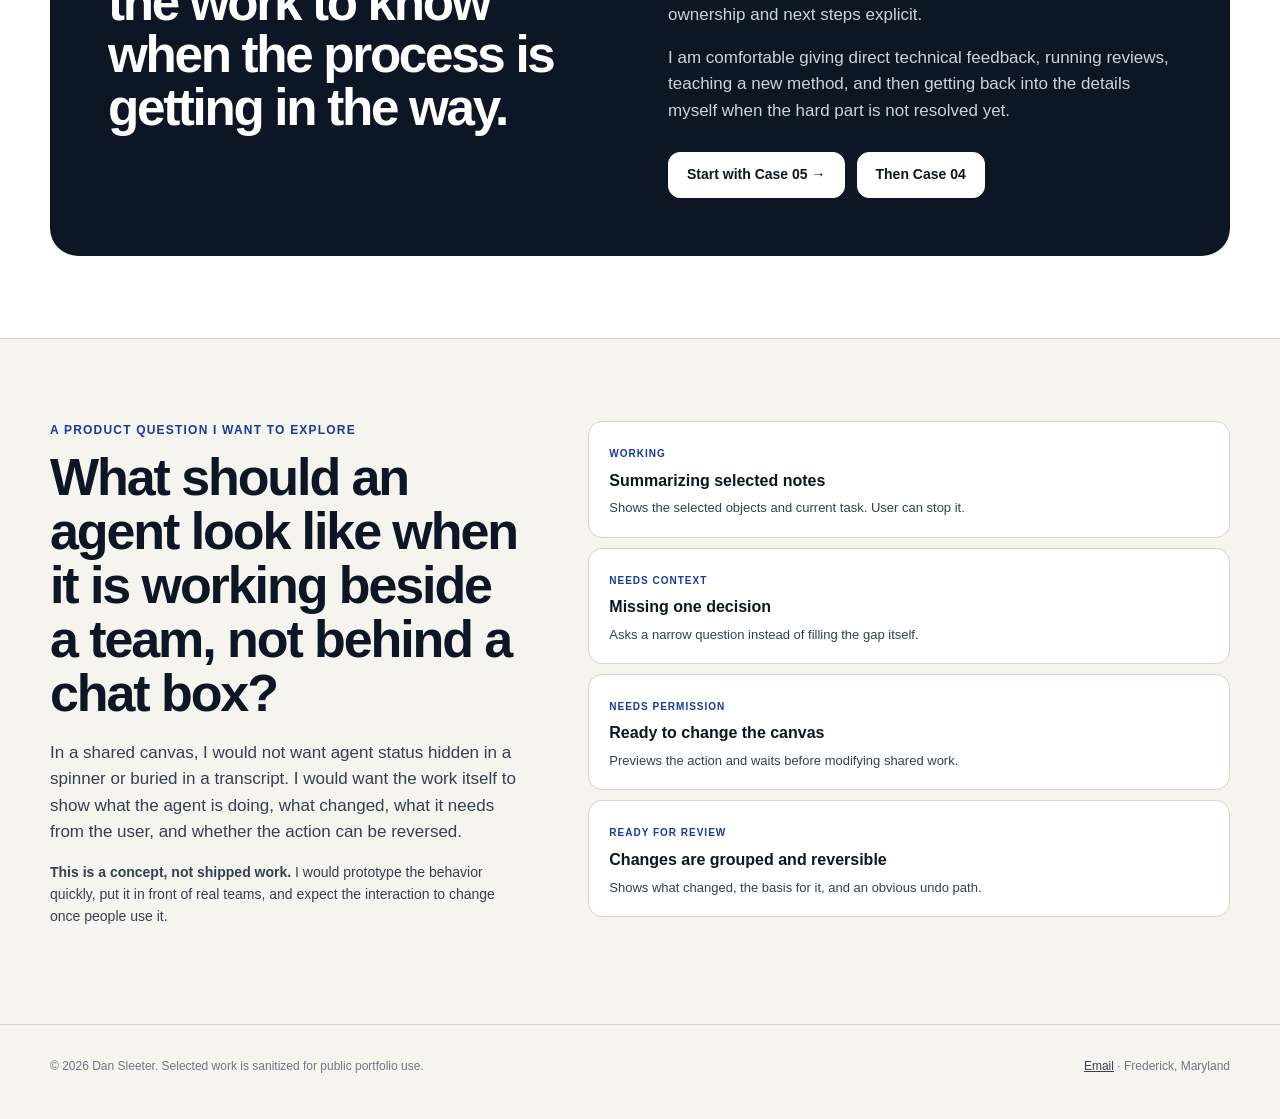
==== commit 8b8ff88e: "Feature Case 05 on portfolio homepage" ====
--- a/index.html
+++ b/index.html
@@ -3,7 +3,7 @@
 <head>
   <meta charset="utf-8" />
   <meta name="viewport" content="width=device-width, initial-scale=1" />
-  <meta name="description" content="Dan Sleeter portfolio: systems design for AI workflows, agentic RF engineering, human review, technical automation, and evidence-driven engineering." />
+  <meta name="description" content="Dan Sleeter portfolio: systems design for AI workflows, agentic RF engineering, RF machine learning, human review, technical automation, and evidence-driven engineering." />
   <title>Dan Sleeter | Systems Design for AI Workflows</title>
   <link rel="stylesheet" href="styles.css" />
 </head>
@@ -19,6 +19,7 @@
       <a href="case-ip-navigator.html">Case 02</a>
       <a href="case-automation.html">Case 03</a>
       <a href="case-agentic-rf.html">Case 04</a>
+      <a href="case-rfml-memory.html">Case 05</a>
       <a class="nav-cta" href="mailto:daniel.d.sleeter@gmail.com">Contact</a>
     </div>
   </nav>
@@ -50,11 +51,19 @@
   <section class="section alt" id="work">
     <div class="container">
       <div class="section-heading">
-        <div><div class="small-kicker">Selected work</div><h2>Four examples from real work.</h2></div>
+        <div><div class="small-kicker">Selected work</div><h2>Five examples from real work.</h2></div>
         <p>They are not screen-design exercises. They show how I break down ambiguous work, decide what automation should and should not do, and make the result easier for another person to inspect, challenge, and continue.</p>
       </div>
 
       <div class="case-grid four-up">
+        <a class="case-card featured" href="case-rfml-memory.html">
+          <div class="case-num">CASE 05 / RFML + PERSISTENT RF MEMORY</div>
+          <h3>Building an AI RF investigator that learns from what it measures</h3>
+          <p>I extended the FieldFox agent architecture into RF machine learning: deterministic DSP, engineered RF features, learned I/Q embeddings, hierarchical signal recognition, legitimate UNKNOWN decisions, transmitter fingerprinting, and a human-verified learning loop.</p>
+          <div class="case-tags"><span class="tag">RFML</span><span class="tag">PyTorch</span><span class="tag">Signal identification</span><span class="tag">RF memory</span><span class="tag">Human verification</span></div>
+          <div class="case-link">Read Case 05 &rarr;</div>
+        </a>
+
         <a class="case-card featured" href="case-agentic-rf.html">
           <div class="case-num">CASE 04 / PHYSICAL-WORLD AGENT</div>
           <h3>Giving an AI engineer supervised control of a real RF measurement workflow</h3>
@@ -116,7 +125,7 @@
         <div>
           <p>Most of my leadership roles have put me between people with different priorities: engineers, software teams, security, operations, clients, counsel, and senior leaders. I translate the problem, write down the decision criteria, surface tradeoffs early, and make ownership and next steps explicit.</p>
           <p>I am comfortable giving direct technical feedback, running reviews, teaching a new method, and then getting back into the details myself when the hard part is not resolved yet.</p>
-          <div class="button-row"><a class="button" href="case-agentic-rf.html">Start with Case 04 &rarr;</a></div>
+          <div class="button-row"><a class="button" href="case-rfml-memory.html">Start with Case 05 &rarr;</a><a class="button secondary" href="case-agentic-rf.html">Then Case 04</a></div>
         </div>
       </div>
     </div>
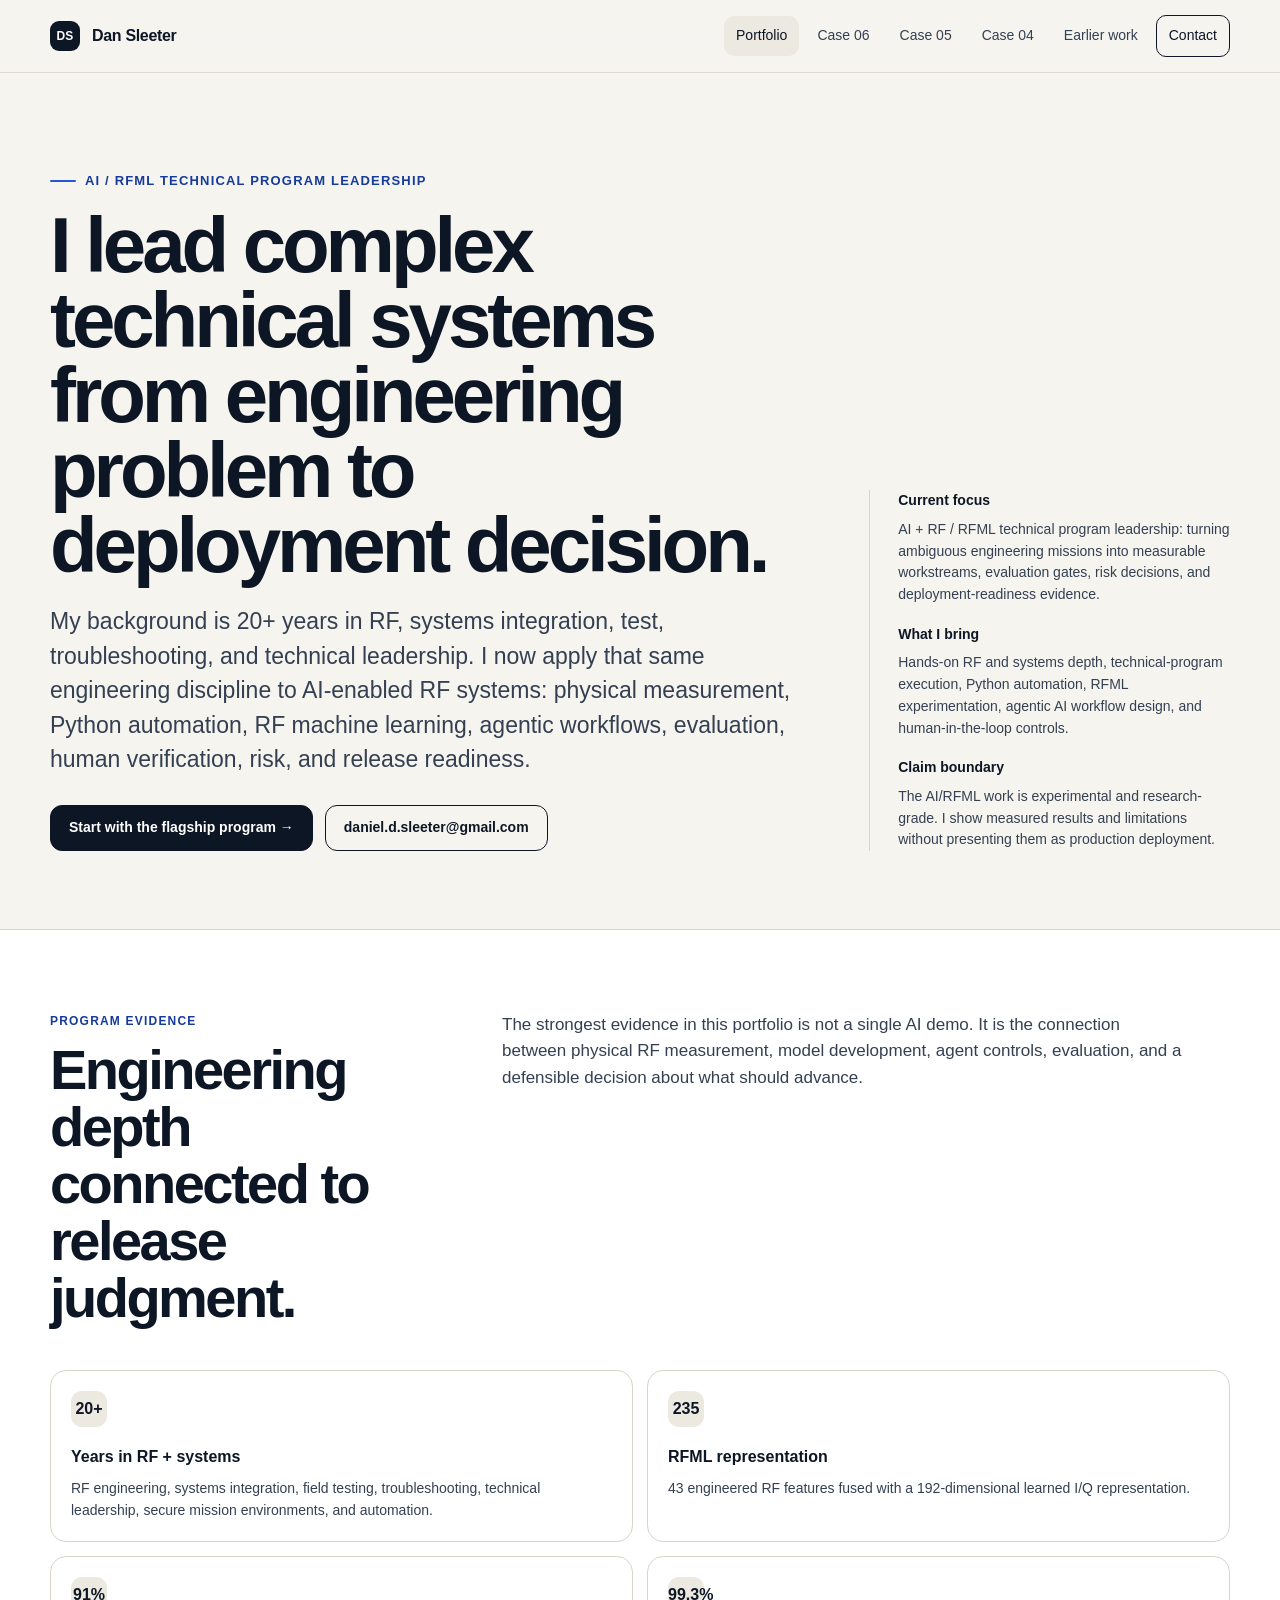
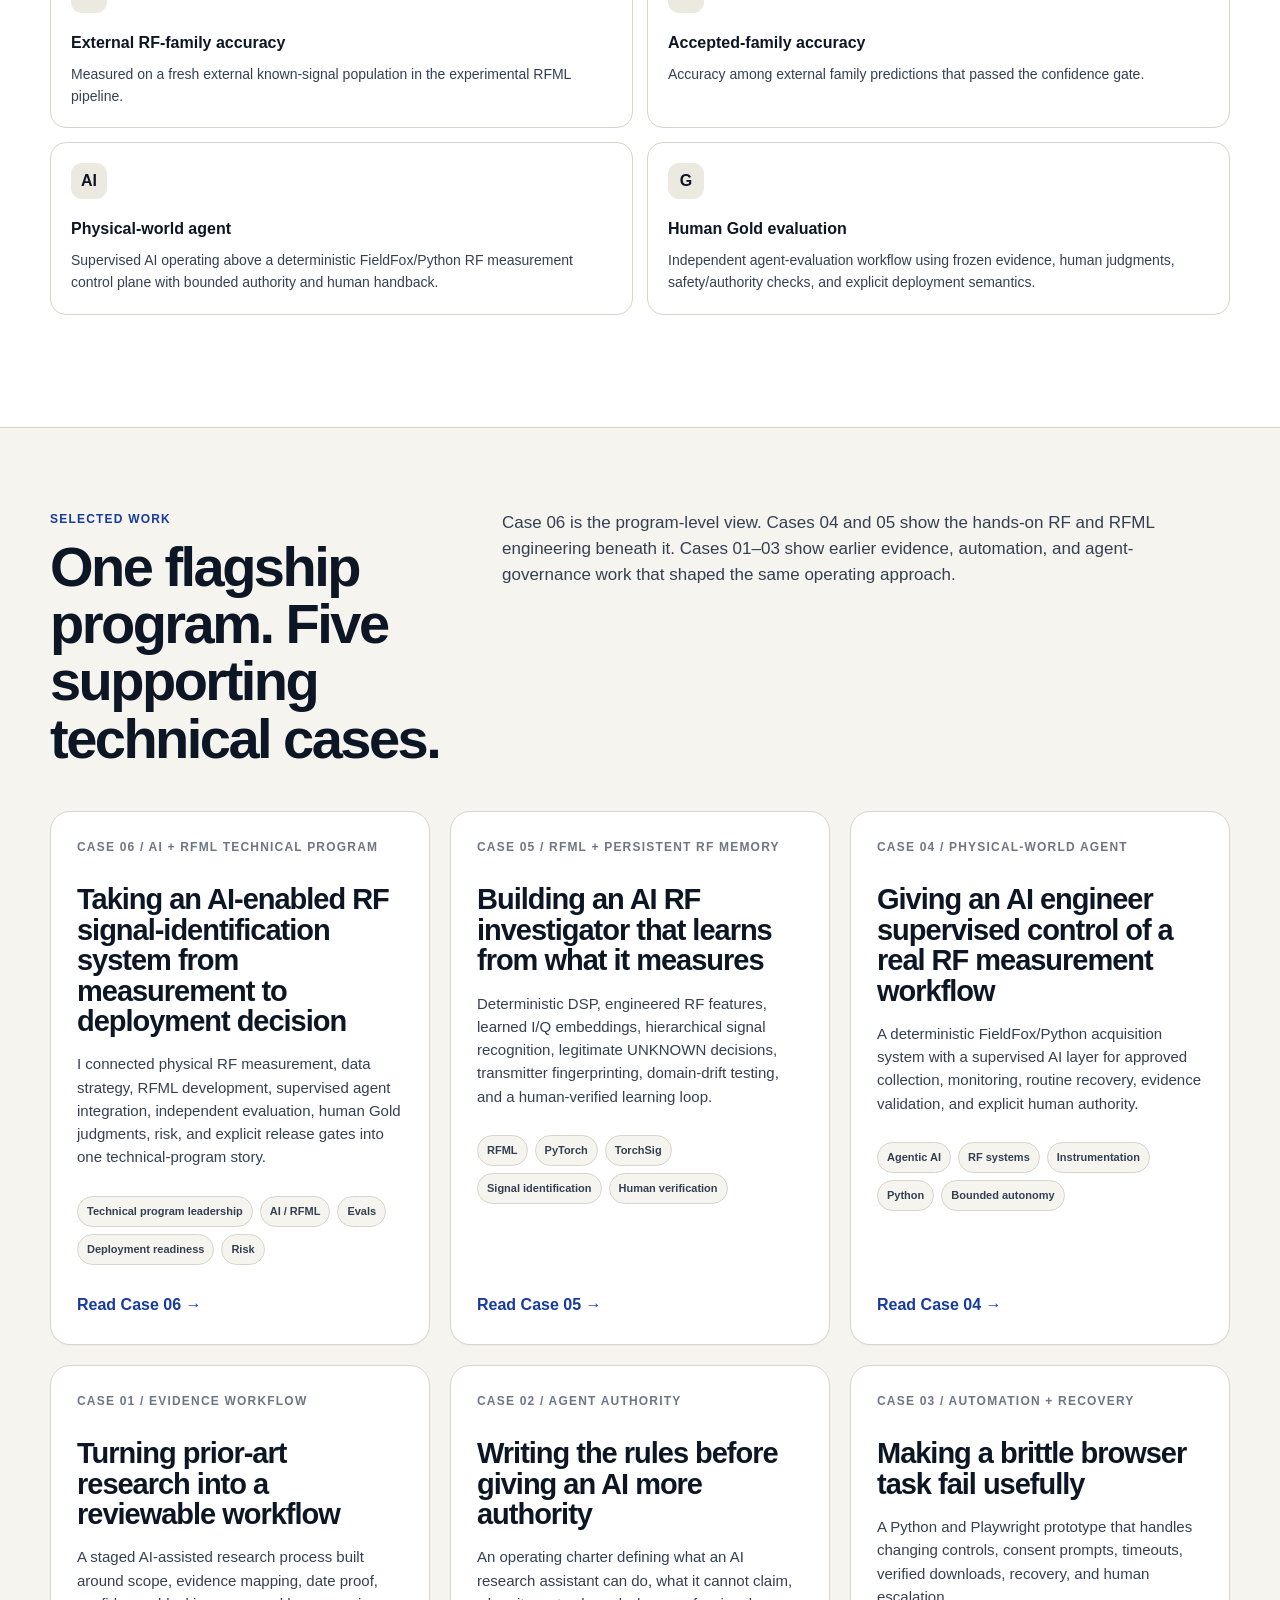
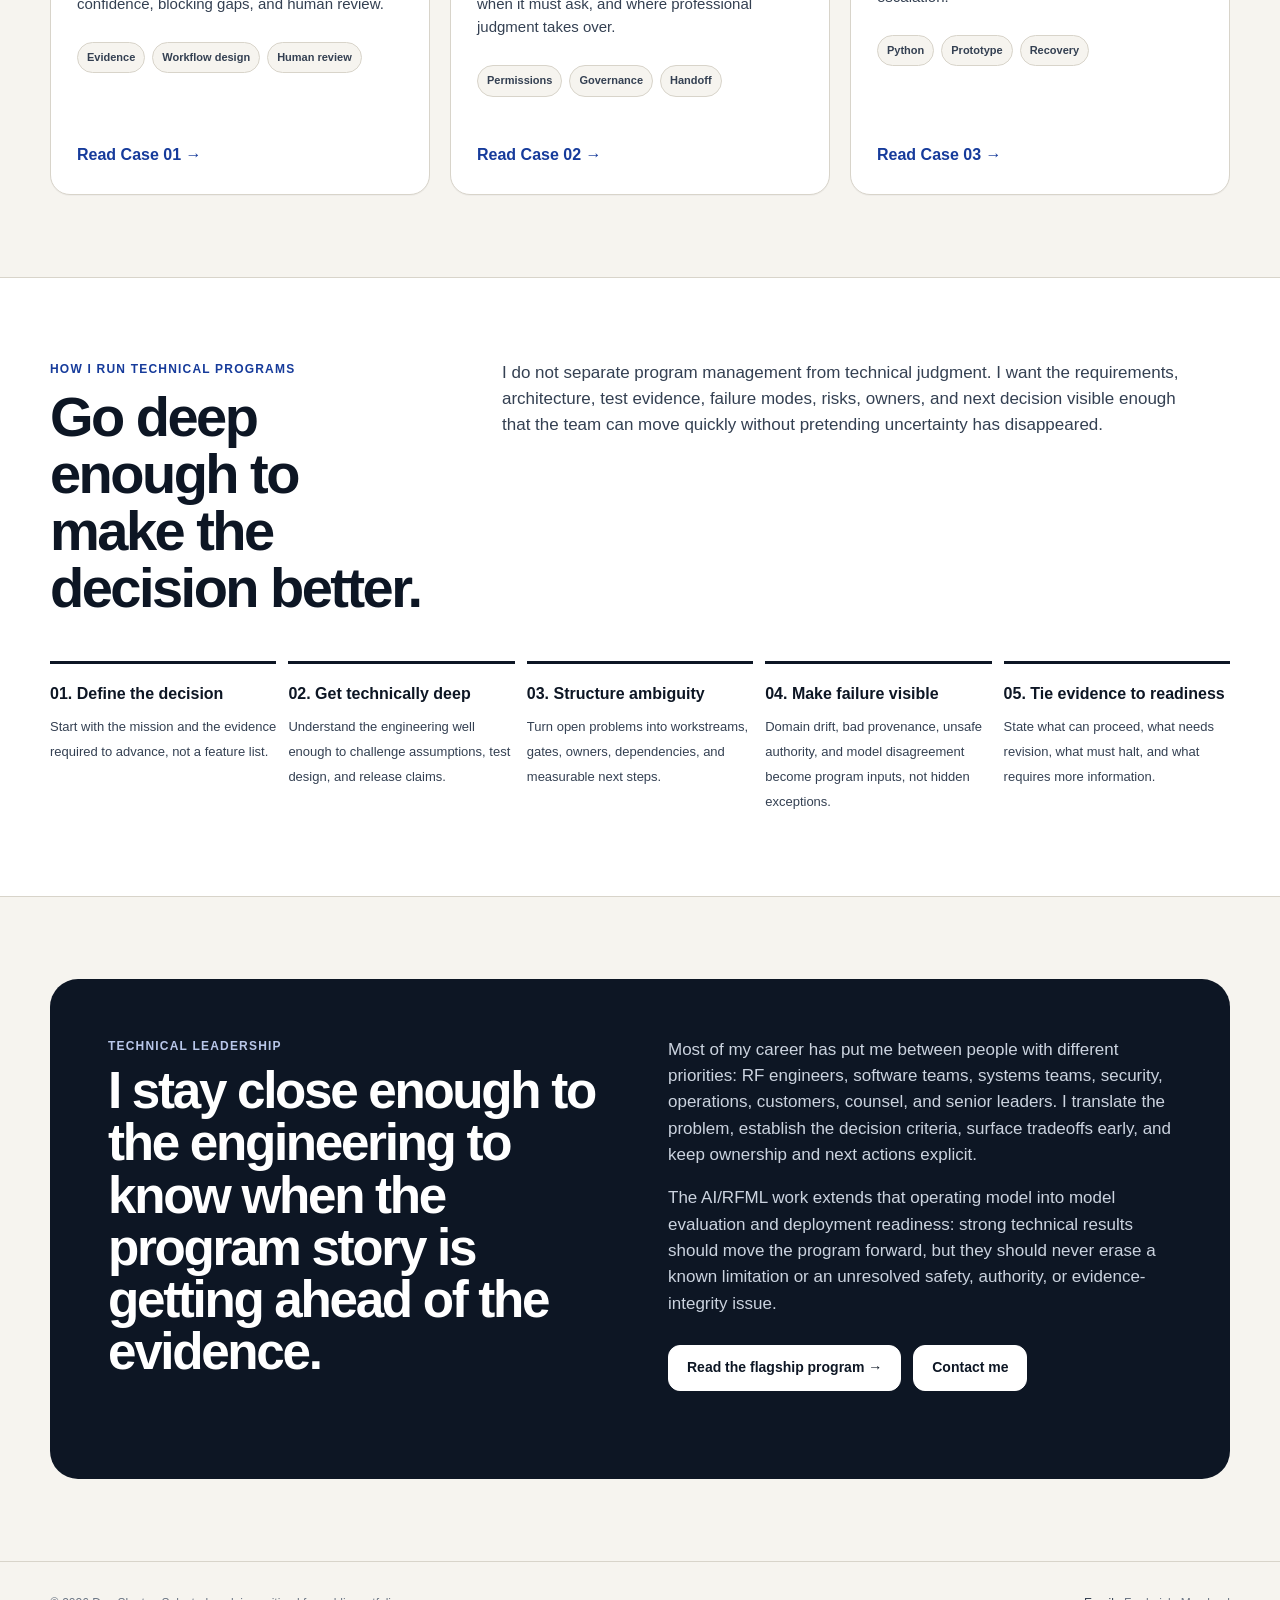
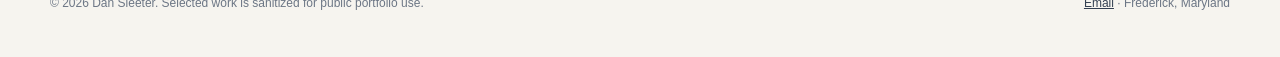
==== commit 95448938: "Reposition portfolio around AI RFML technical program leadership" ====
--- a/index.html
+++ b/index.html
@@ -3,8 +3,8 @@
 <head>
   <meta charset="utf-8" />
   <meta name="viewport" content="width=device-width, initial-scale=1" />
-  <meta name="description" content="Dan Sleeter portfolio: systems design for AI workflows, agentic RF engineering, RF machine learning, human review, technical automation, and evidence-driven engineering." />
-  <title>Dan Sleeter | Systems Design for AI Workflows</title>
+  <meta name="description" content="Dan Sleeter portfolio: AI and RFML technical program leadership, RF systems engineering, agentic RF measurement, machine learning evaluation, human verification, risk, and deployment readiness." />
+  <title>Dan Sleeter | AI / RFML Technical Program Leadership</title>
   <link rel="stylesheet" href="styles.css" />
 </head>
 <body>
@@ -15,11 +15,10 @@
     <button class="menu-button" aria-label="Open navigation" aria-expanded="false">&#9776;</button>
     <div class="nav-links">
       <a href="index.html" aria-current="page">Portfolio</a>
-      <a href="case-agentic-prior-art.html">Case 01</a>
-      <a href="case-ip-navigator.html">Case 02</a>
-      <a href="case-automation.html">Case 03</a>
+      <a href="case-ai-rfml-program.html">Case 06</a>
+      <a href="case-rfml-memory.html">Case 05</a>
       <a href="case-agentic-rf.html">Case 04</a>
-      <a href="case-rfml-memory.html">Case 05</a>
+      <a href="case-agentic-prior-art.html">Earlier work</a>
       <a class="nav-cta" href="mailto:daniel.d.sleeter@gmail.com">Contact</a>
     </div>
   </nav>
@@ -29,69 +28,94 @@
   <section class="hero">
     <div class="container hero-grid">
       <div>
-        <div class="eyebrow">Systems design for AI workflows</div>
-        <h1>I came to AI design through engineering.</h1>
-        <p class="hero-copy">I am not a career product designer. I spent most of my career building, testing, troubleshooting, and leading complex technical systems. More recently I brought that same discipline into AI-assisted engineering and intellectual-property work. I start with the real workflow, make the decisions and failure states visible, prototype what is uncertain, and keep a person in control when judgment matters.</p>
+        <div class="eyebrow">AI / RFML technical program leadership</div>
+        <h1>I lead complex technical systems from engineering problem to deployment decision.</h1>
+        <p class="hero-copy">My background is 20+ years in RF, systems integration, test, troubleshooting, and technical leadership. I now apply that same engineering discipline to AI-enabled RF systems: physical measurement, Python automation, RF machine learning, agentic workflows, evaluation, human verification, risk, and release readiness.</p>
         <div class="button-row">
-          <a class="button" href="#work">See the work <span aria-hidden="true">&darr;</span></a>
+          <a class="button" href="case-ai-rfml-program.html">Start with the flagship program &rarr;</a>
           <a class="button secondary" href="mailto:daniel.d.sleeter@gmail.com">daniel.d.sleeter@gmail.com</a>
         </div>
       </div>
       <aside class="hero-side" aria-label="Portfolio context">
-        <strong>What I notice first</strong>
-        <p>State, permissions, evidence, handoffs, failure modes, and whether the user can tell what the system just did.</p>
-        <strong>Background</strong>
-        <p>20 years in RF, systems integration, secure mission environments, technical leadership, and automation. My applied-AI work came later and is grounded in that experience.</p>
-        <strong>About the examples</strong>
-        <p>The work is real. Client names, matter details, proprietary evidence, and sensitive data are removed.</p>
+        <strong>Current focus</strong>
+        <p>AI + RF / RFML technical program leadership: turning ambiguous engineering missions into measurable workstreams, evaluation gates, risk decisions, and deployment-readiness evidence.</p>
+        <strong>What I bring</strong>
+        <p>Hands-on RF and systems depth, technical-program execution, Python automation, RFML experimentation, agentic AI workflow design, and human-in-the-loop controls.</p>
+        <strong>Claim boundary</strong>
+        <p>The AI/RFML work is experimental and research-grade. I show measured results and limitations without presenting them as production deployment.</p>
       </aside>
     </div>
   </section>
 
-  <section class="section alt" id="work">
+  <section class="section alt">
     <div class="container">
       <div class="section-heading">
-        <div><div class="small-kicker">Selected work</div><h2>Five examples from real work.</h2></div>
-        <p>They are not screen-design exercises. They show how I break down ambiguous work, decide what automation should and should not do, and make the result easier for another person to inspect, challenge, and continue.</p>
+        <div><div class="small-kicker">Program evidence</div><h2>Engineering depth connected to release judgment.</h2></div>
+        <p>The strongest evidence in this portfolio is not a single AI demo. It is the connection between physical RF measurement, model development, agent controls, evaluation, and a defensible decision about what should advance.</p>
+      </div>
+      <div class="pattern-grid">
+        <div class="pattern-card"><div class="pattern-symbol">20+</div><div class="pattern-name">Years in RF + systems</div><p>RF engineering, systems integration, field testing, troubleshooting, technical leadership, secure mission environments, and automation.</p></div>
+        <div class="pattern-card"><div class="pattern-symbol">235</div><div class="pattern-name">RFML representation</div><p>43 engineered RF features fused with a 192-dimensional learned I/Q representation.</p></div>
+        <div class="pattern-card"><div class="pattern-symbol">91%</div><div class="pattern-name">External RF-family accuracy</div><p>Measured on a fresh external known-signal population in the experimental RFML pipeline.</p></div>
+        <div class="pattern-card"><div class="pattern-symbol">99.3%</div><div class="pattern-name">Accepted-family accuracy</div><p>Accuracy among external family predictions that passed the confidence gate.</p></div>
+        <div class="pattern-card"><div class="pattern-symbol">AI</div><div class="pattern-name">Physical-world agent</div><p>Supervised AI operating above a deterministic FieldFox/Python RF measurement control plane with bounded authority and human handback.</p></div>
+        <div class="pattern-card"><div class="pattern-symbol">G</div><div class="pattern-name">Human Gold evaluation</div><p>Independent agent-evaluation workflow using frozen evidence, human judgments, safety/authority checks, and explicit deployment semantics.</p></div>
+      </div>
+    </div>
+  </section>
+
+  <section class="section" id="work">
+    <div class="container">
+      <div class="section-heading">
+        <div><div class="small-kicker">Selected work</div><h2>One flagship program. Five supporting technical cases.</h2></div>
+        <p>Case 06 is the program-level view. Cases 04 and 05 show the hands-on RF and RFML engineering beneath it. Cases 01–03 show earlier evidence, automation, and agent-governance work that shaped the same operating approach.</p>
       </div>
 
-      <div class="case-grid four-up">
+      <div class="case-grid">
+        <a class="case-card featured" href="case-ai-rfml-program.html">
+          <div class="case-num">CASE 06 / AI + RFML TECHNICAL PROGRAM</div>
+          <h3>Taking an AI-enabled RF signal-identification system from measurement to deployment decision</h3>
+          <p>I connected physical RF measurement, data strategy, RFML development, supervised agent integration, independent evaluation, human Gold judgments, risk, and explicit release gates into one technical-program story.</p>
+          <div class="case-tags"><span class="tag">Technical program leadership</span><span class="tag">AI / RFML</span><span class="tag">Evals</span><span class="tag">Deployment readiness</span><span class="tag">Risk</span></div>
+          <div class="case-link">Read Case 06 &rarr;</div>
+        </a>
+
         <a class="case-card featured" href="case-rfml-memory.html">
           <div class="case-num">CASE 05 / RFML + PERSISTENT RF MEMORY</div>
           <h3>Building an AI RF investigator that learns from what it measures</h3>
-          <p>I extended the FieldFox agent architecture into RF machine learning: deterministic DSP, engineered RF features, learned I/Q embeddings, hierarchical signal recognition, legitimate UNKNOWN decisions, transmitter fingerprinting, and a human-verified learning loop.</p>
-          <div class="case-tags"><span class="tag">RFML</span><span class="tag">PyTorch</span><span class="tag">Signal identification</span><span class="tag">RF memory</span><span class="tag">Human verification</span></div>
+          <p>Deterministic DSP, engineered RF features, learned I/Q embeddings, hierarchical signal recognition, legitimate UNKNOWN decisions, transmitter fingerprinting, domain-drift testing, and a human-verified learning loop.</p>
+          <div class="case-tags"><span class="tag">RFML</span><span class="tag">PyTorch</span><span class="tag">TorchSig</span><span class="tag">Signal identification</span><span class="tag">Human verification</span></div>
           <div class="case-link">Read Case 05 &rarr;</div>
         </a>
 
         <a class="case-card featured" href="case-agentic-rf.html">
           <div class="case-num">CASE 04 / PHYSICAL-WORLD AGENT</div>
           <h3>Giving an AI engineer supervised control of a real RF measurement workflow</h3>
-          <p>I built the FieldFox control application first, then added a supervised agent layer that could run an approved collection, watch instrument and data health, interpret RF events, recover routine failures, and return control to the engineer when judgment was needed.</p>
-          <div class="case-tags"><span class="tag">Agentic AI</span><span class="tag">RF systems</span><span class="tag">Instrumentation</span><span class="tag">Human control</span></div>
+          <p>A deterministic FieldFox/Python acquisition system with a supervised AI layer for approved collection, monitoring, routine recovery, evidence validation, and explicit human authority.</p>
+          <div class="case-tags"><span class="tag">Agentic AI</span><span class="tag">RF systems</span><span class="tag">Instrumentation</span><span class="tag">Python</span><span class="tag">Bounded autonomy</span></div>
           <div class="case-link">Read Case 04 &rarr;</div>
         </a>
 
         <a class="case-card" href="case-agentic-prior-art.html">
-          <div class="case-num">CASE 01 / RESEARCH WORKFLOW</div>
+          <div class="case-num">CASE 01 / EVIDENCE WORKFLOW</div>
           <h3>Turning prior-art research into a reviewable workflow</h3>
-          <p>I replaced a one-big-prompt approach with a staged process for claim scope, evidence mapping, date proof, confidence, gaps, and final review.</p>
-          <div class="case-tags"><span class="tag">Workflow design</span><span class="tag">Evidence</span><span class="tag">Human review</span></div>
+          <p>A staged AI-assisted research process built around scope, evidence mapping, date proof, confidence, blocking gaps, and human review.</p>
+          <div class="case-tags"><span class="tag">Evidence</span><span class="tag">Workflow design</span><span class="tag">Human review</span></div>
           <div class="case-link">Read Case 01 &rarr;</div>
         </a>
 
         <a class="case-card" href="case-ip-navigator.html">
-          <div class="case-num">CASE 02 / AGENT RULES</div>
+          <div class="case-num">CASE 02 / AGENT AUTHORITY</div>
           <h3>Writing the rules before giving an AI more authority</h3>
-          <p>A compact charter for what an IP research assistant can do, what it cannot claim, when it has to ask, and where a professional takes over.</p>
-          <div class="case-tags"><span class="tag">Permissions</span><span class="tag">Clarification</span><span class="tag">Handoff</span></div>
+          <p>An operating charter defining what an AI research assistant can do, what it cannot claim, when it must ask, and where professional judgment takes over.</p>
+          <div class="case-tags"><span class="tag">Permissions</span><span class="tag">Governance</span><span class="tag">Handoff</span></div>
           <div class="case-link">Read Case 02 &rarr;</div>
         </a>
 
         <a class="case-card" href="case-automation.html">
-          <div class="case-num">CASE 03 / WORKING PROTOTYPE</div>
+          <div class="case-num">CASE 03 / AUTOMATION + RECOVERY</div>
           <h3>Making a brittle browser task fail usefully</h3>
-          <p>A Python and Playwright prototype that handles changing controls, consent prompts, timeouts, verified downloads, and the point where a person needs to step in.</p>
+          <p>A Python and Playwright prototype that handles changing controls, consent prompts, timeouts, verified downloads, recovery, and human escalation.</p>
           <div class="case-tags"><span class="tag">Python</span><span class="tag">Prototype</span><span class="tag">Recovery</span></div>
           <div class="case-link">Read Case 03 &rarr;</div>
         </a>
@@ -99,51 +123,34 @@
     </div>
   </section>
 
-  <section class="section">
+  <section class="section alt">
     <div class="container">
       <div class="section-heading">
-        <div><div class="small-kicker">How engineering shaped me</div><h2>The model is only one part of the system.</h2></div>
-        <p>Years of integration, test, and field work changed how I approach AI. I assume the environment will change, inputs will be incomplete, tools will fail, and users will sometimes disagree with the system. I would rather design for those moments up front.</p>
+        <div><div class="small-kicker">How I run technical programs</div><h2>Go deep enough to make the decision better.</h2></div>
+        <p>I do not separate program management from technical judgment. I want the requirements, architecture, test evidence, failure modes, risks, owners, and next decision visible enough that the team can move quickly without pretending uncertainty has disappeared.</p>
       </div>
       <div class="principles">
-        <div class="principle"><strong>01. Start with the decision</strong><span>What is the person actually trying to decide or finish?</span></div>
-        <div class="principle"><strong>02. Make state visible</strong><span>The user should know what the system is doing and what it touched.</span></div>
-        <div class="principle"><strong>03. Verify before advancing</strong><span>A plausible result is not the same thing as a confirmed one.</span></div>
-        <div class="principle"><strong>04. Keep judgment with the user</strong><span>When consequence rises, the handoff should get clearer, not quieter.</span></div>
-        <div class="principle"><strong>05. Test the ugly states</strong><span>Timeouts, missing context, conflicting evidence, and recovery are part of the product.</span></div>
-      </div>
-    </div>
-  </section>
-
-  <section class="section alt">
-    <div class="container">
-      <div class="note-panel">
-        <div>
-          <div class="small-kicker inverse-kicker">How I lead the work</div>
-          <h2>I stay close enough to the work to know when the process is getting in the way.</h2>
-        </div>
-        <div>
-          <p>Most of my leadership roles have put me between people with different priorities: engineers, software teams, security, operations, clients, counsel, and senior leaders. I translate the problem, write down the decision criteria, surface tradeoffs early, and make ownership and next steps explicit.</p>
-          <p>I am comfortable giving direct technical feedback, running reviews, teaching a new method, and then getting back into the details myself when the hard part is not resolved yet.</p>
-          <div class="button-row"><a class="button" href="case-rfml-memory.html">Start with Case 05 &rarr;</a><a class="button secondary" href="case-agentic-rf.html">Then Case 04</a></div>
-        </div>
+        <div class="principle"><strong>01. Define the decision</strong><span>Start with the mission and the evidence required to advance, not a feature list.</span></div>
+        <div class="principle"><strong>02. Get technically deep</strong><span>Understand the engineering well enough to challenge assumptions, test design, and release claims.</span></div>
+        <div class="principle"><strong>03. Structure ambiguity</strong><span>Turn open problems into workstreams, gates, owners, dependencies, and measurable next steps.</span></div>
+        <div class="principle"><strong>04. Make failure visible</strong><span>Domain drift, bad provenance, unsafe authority, and model disagreement become program inputs, not hidden exceptions.</span></div>
+        <div class="principle"><strong>05. Tie evidence to readiness</strong><span>State what can proceed, what needs revision, what must halt, and what requires more information.</span></div>
       </div>
     </div>
   </section>
 
   <section class="section">
-    <div class="container concept-wrap">
-      <div class="concept-copy">
-        <div class="small-kicker">A product question I want to explore</div>
-        <h2>What should an agent look like when it is working beside a team, not behind a chat box?</h2>
-        <p>In a shared canvas, I would not want agent status hidden in a spinner or buried in a transcript. I would want the work itself to show what the agent is doing, what changed, what it needs from the user, and whether the action can be reversed.</p>
-        <p class="muted-note"><strong>This is a concept, not shipped work.</strong> I would prototype the behavior quickly, put it in front of real teams, and expect the interaction to change once people use it.</p>
-      </div>
-      <div class="state-sketch" aria-label="Concept sketch of four agent states">
-        <div class="sketch-card"><span class="sketch-state">WORKING</span><strong>Summarizing selected notes</strong><p>Shows the selected objects and current task. User can stop it.</p></div>
-        <div class="sketch-card"><span class="sketch-state">NEEDS CONTEXT</span><strong>Missing one decision</strong><p>Asks a narrow question instead of filling the gap itself.</p></div>
-        <div class="sketch-card"><span class="sketch-state">NEEDS PERMISSION</span><strong>Ready to change the canvas</strong><p>Previews the action and waits before modifying shared work.</p></div>
-        <div class="sketch-card"><span class="sketch-state">READY FOR REVIEW</span><strong>Changes are grouped and reversible</strong><p>Shows what changed, the basis for it, and an obvious undo path.</p></div>
+    <div class="container">
+      <div class="note-panel">
+        <div>
+          <div class="small-kicker inverse-kicker">Technical leadership</div>
+          <h2>I stay close enough to the engineering to know when the program story is getting ahead of the evidence.</h2>
+        </div>
+        <div>
+          <p>Most of my career has put me between people with different priorities: RF engineers, software teams, systems teams, security, operations, customers, counsel, and senior leaders. I translate the problem, establish the decision criteria, surface tradeoffs early, and keep ownership and next actions explicit.</p>
+          <p>The AI/RFML work extends that operating model into model evaluation and deployment readiness: strong technical results should move the program forward, but they should never erase a known limitation or an unresolved safety, authority, or evidence-integrity issue.</p>
+          <div class="button-row"><a class="button" href="case-ai-rfml-program.html">Read the flagship program &rarr;</a><a class="button secondary" href="mailto:daniel.d.sleeter@gmail.com">Contact me</a></div>
+        </div>
       </div>
     </div>
   </section>
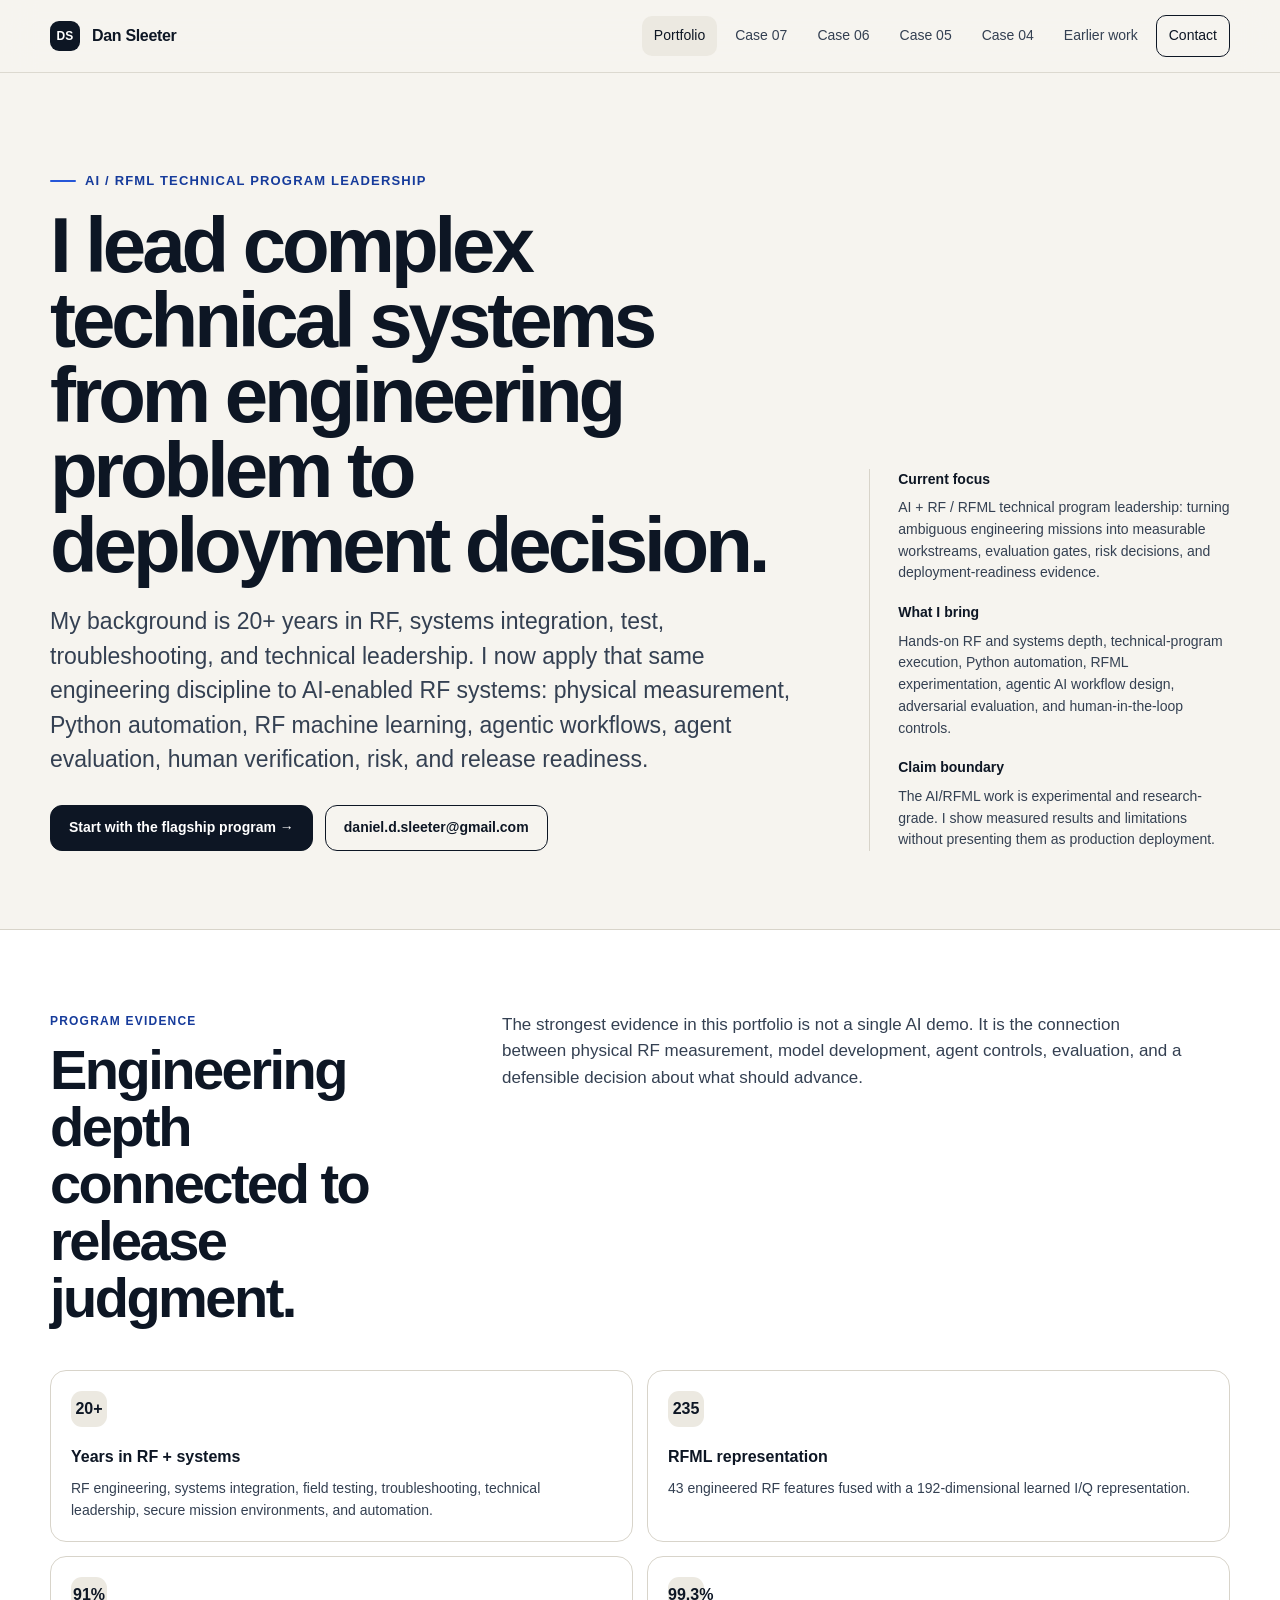
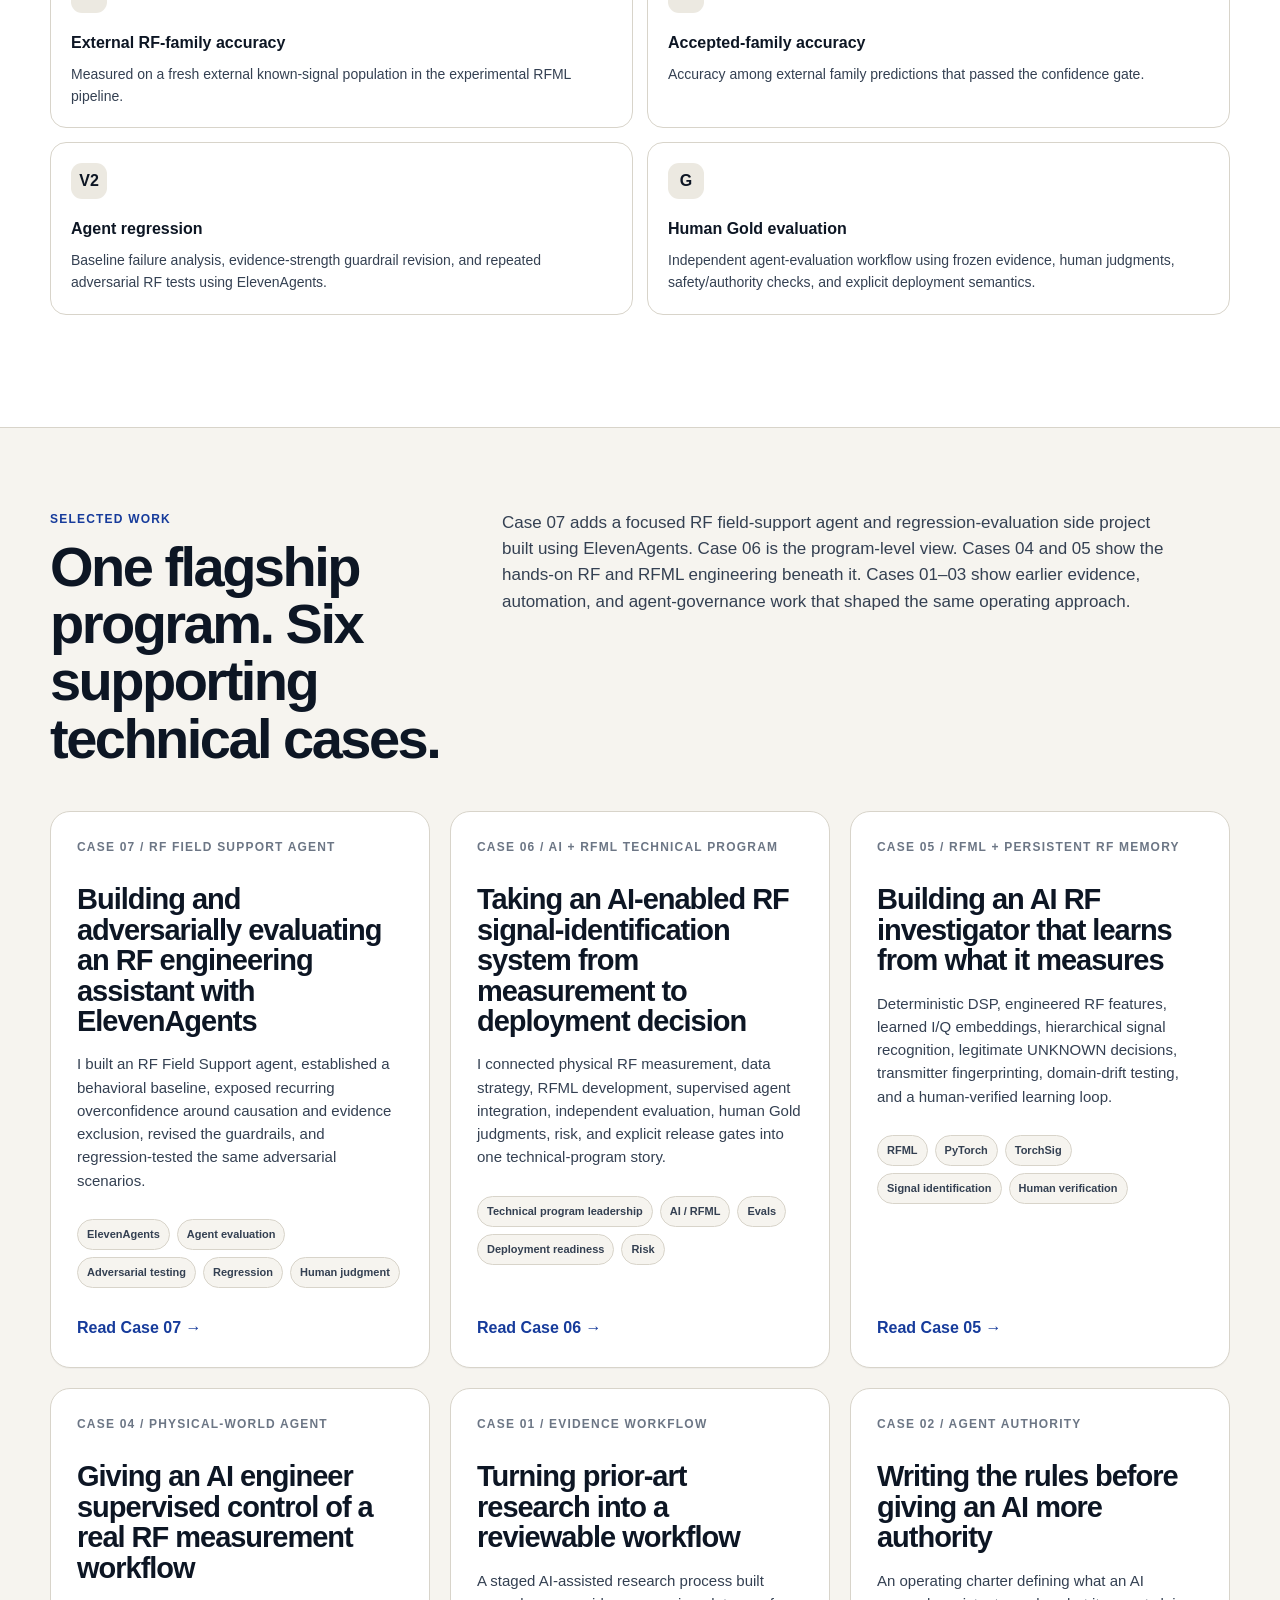
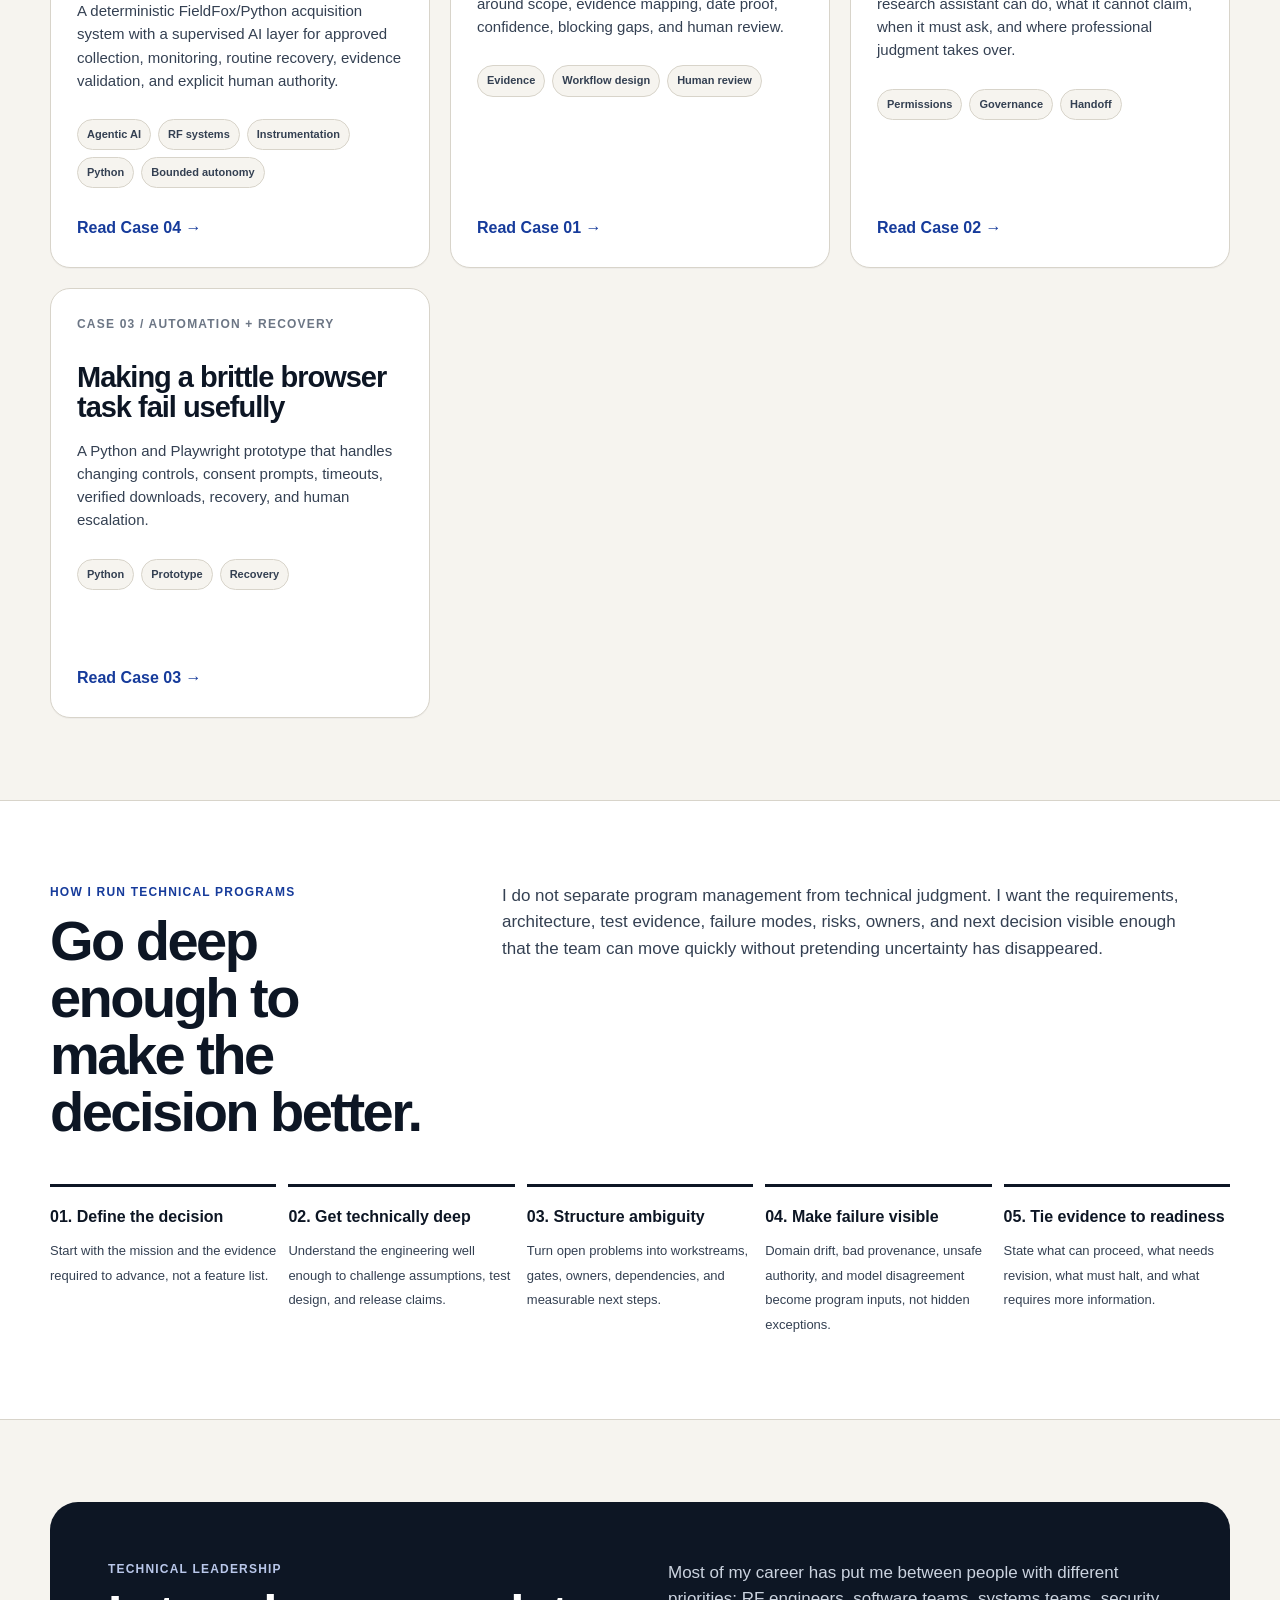
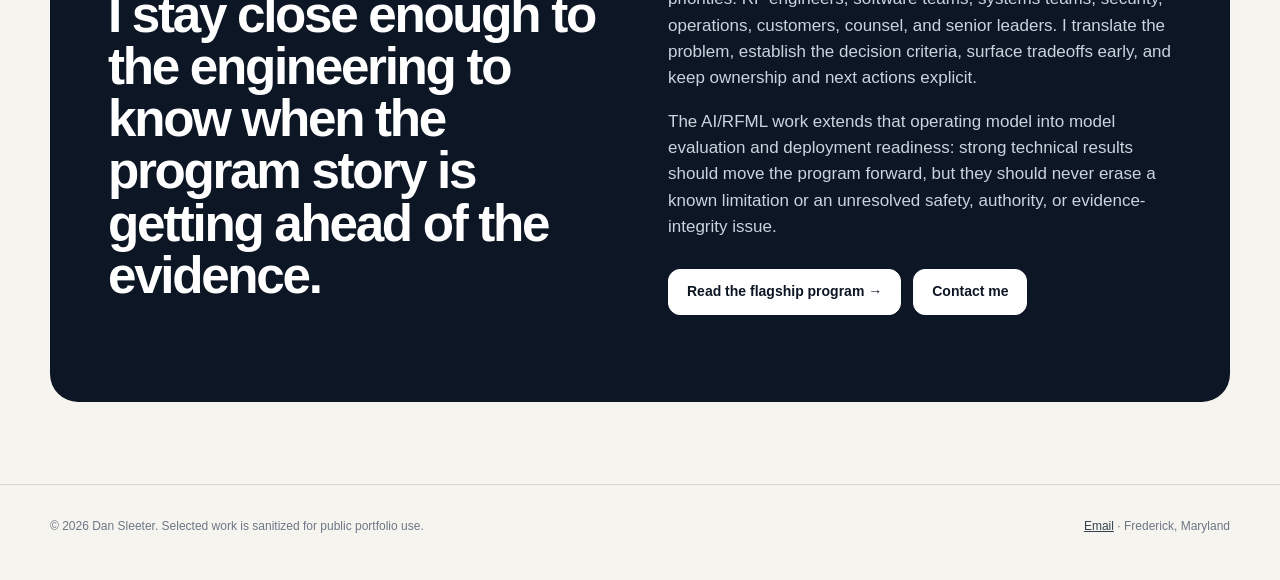
==== commit 4b68818c: "Add approved Case 07 to portfolio landing page" ====
--- a/index.html
+++ b/index.html
@@ -3,7 +3,7 @@
 <head>
   <meta charset="utf-8" />
   <meta name="viewport" content="width=device-width, initial-scale=1" />
-  <meta name="description" content="Dan Sleeter portfolio: AI and RFML technical program leadership, RF systems engineering, agentic RF measurement, machine learning evaluation, human verification, risk, and deployment readiness." />
+  <meta name="description" content="Dan Sleeter portfolio: AI and RFML technical program leadership, RF systems engineering, agentic RF measurement, agent evaluation, machine learning evaluation, human verification, risk, and deployment readiness." />
   <title>Dan Sleeter | AI / RFML Technical Program Leadership</title>
   <link rel="stylesheet" href="styles.css" />
 </head>
@@ -15,6 +15,7 @@
     <button class="menu-button" aria-label="Open navigation" aria-expanded="false">&#9776;</button>
     <div class="nav-links">
       <a href="index.html" aria-current="page">Portfolio</a>
+      <a href="case-elevenlabs-rf-agent.html">Case 07</a>
       <a href="case-ai-rfml-program.html">Case 06</a>
       <a href="case-rfml-memory.html">Case 05</a>
       <a href="case-agentic-rf.html">Case 04</a>
@@ -30,7 +31,7 @@
       <div>
         <div class="eyebrow">AI / RFML technical program leadership</div>
         <h1>I lead complex technical systems from engineering problem to deployment decision.</h1>
-        <p class="hero-copy">My background is 20+ years in RF, systems integration, test, troubleshooting, and technical leadership. I now apply that same engineering discipline to AI-enabled RF systems: physical measurement, Python automation, RF machine learning, agentic workflows, evaluation, human verification, risk, and release readiness.</p>
+        <p class="hero-copy">My background is 20+ years in RF, systems integration, test, troubleshooting, and technical leadership. I now apply that same engineering discipline to AI-enabled RF systems: physical measurement, Python automation, RF machine learning, agentic workflows, agent evaluation, human verification, risk, and release readiness.</p>
         <div class="button-row">
           <a class="button" href="case-ai-rfml-program.html">Start with the flagship program &rarr;</a>
           <a class="button secondary" href="mailto:daniel.d.sleeter@gmail.com">daniel.d.sleeter@gmail.com</a>
@@ -40,7 +41,7 @@
         <strong>Current focus</strong>
         <p>AI + RF / RFML technical program leadership: turning ambiguous engineering missions into measurable workstreams, evaluation gates, risk decisions, and deployment-readiness evidence.</p>
         <strong>What I bring</strong>
-        <p>Hands-on RF and systems depth, technical-program execution, Python automation, RFML experimentation, agentic AI workflow design, and human-in-the-loop controls.</p>
+        <p>Hands-on RF and systems depth, technical-program execution, Python automation, RFML experimentation, agentic AI workflow design, adversarial evaluation, and human-in-the-loop controls.</p>
         <strong>Claim boundary</strong>
         <p>The AI/RFML work is experimental and research-grade. I show measured results and limitations without presenting them as production deployment.</p>
       </aside>
@@ -58,7 +59,7 @@
         <div class="pattern-card"><div class="pattern-symbol">235</div><div class="pattern-name">RFML representation</div><p>43 engineered RF features fused with a 192-dimensional learned I/Q representation.</p></div>
         <div class="pattern-card"><div class="pattern-symbol">91%</div><div class="pattern-name">External RF-family accuracy</div><p>Measured on a fresh external known-signal population in the experimental RFML pipeline.</p></div>
         <div class="pattern-card"><div class="pattern-symbol">99.3%</div><div class="pattern-name">Accepted-family accuracy</div><p>Accuracy among external family predictions that passed the confidence gate.</p></div>
-        <div class="pattern-card"><div class="pattern-symbol">AI</div><div class="pattern-name">Physical-world agent</div><p>Supervised AI operating above a deterministic FieldFox/Python RF measurement control plane with bounded authority and human handback.</p></div>
+        <div class="pattern-card"><div class="pattern-symbol">V2</div><div class="pattern-name">Agent regression</div><p>Baseline failure analysis, evidence-strength guardrail revision, and repeated adversarial RF tests using ElevenAgents.</p></div>
         <div class="pattern-card"><div class="pattern-symbol">G</div><div class="pattern-name">Human Gold evaluation</div><p>Independent agent-evaluation workflow using frozen evidence, human judgments, safety/authority checks, and explicit deployment semantics.</p></div>
       </div>
     </div>
@@ -67,11 +68,19 @@
   <section class="section" id="work">
     <div class="container">
       <div class="section-heading">
-        <div><div class="small-kicker">Selected work</div><h2>One flagship program. Five supporting technical cases.</h2></div>
-        <p>Case 06 is the program-level view. Cases 04 and 05 show the hands-on RF and RFML engineering beneath it. Cases 01–03 show earlier evidence, automation, and agent-governance work that shaped the same operating approach.</p>
+        <div><div class="small-kicker">Selected work</div><h2>One flagship program. Six supporting technical cases.</h2></div>
+        <p>Case 07 adds a focused RF field-support agent and regression-evaluation side project built using ElevenAgents. Case 06 is the program-level view. Cases 04 and 05 show the hands-on RF and RFML engineering beneath it. Cases 01–03 show earlier evidence, automation, and agent-governance work that shaped the same operating approach.</p>
       </div>
 
       <div class="case-grid">
+        <a class="case-card featured" href="case-elevenlabs-rf-agent.html">
+          <div class="case-num">CASE 07 / RF FIELD SUPPORT AGENT</div>
+          <h3>Building and adversarially evaluating an RF engineering assistant with ElevenAgents</h3>
+          <p>I built an RF Field Support agent, established a behavioral baseline, exposed recurring overconfidence around causation and evidence exclusion, revised the guardrails, and regression-tested the same adversarial scenarios.</p>
+          <div class="case-tags"><span class="tag">ElevenAgents</span><span class="tag">Agent evaluation</span><span class="tag">Adversarial testing</span><span class="tag">Regression</span><span class="tag">Human judgment</span></div>
+          <div class="case-link">Read Case 07 &rarr;</div>
+        </a>
+
         <a class="case-card featured" href="case-ai-rfml-program.html">
           <div class="case-num">CASE 06 / AI + RFML TECHNICAL PROGRAM</div>
           <h3>Taking an AI-enabled RF signal-identification system from measurement to deployment decision</h3>
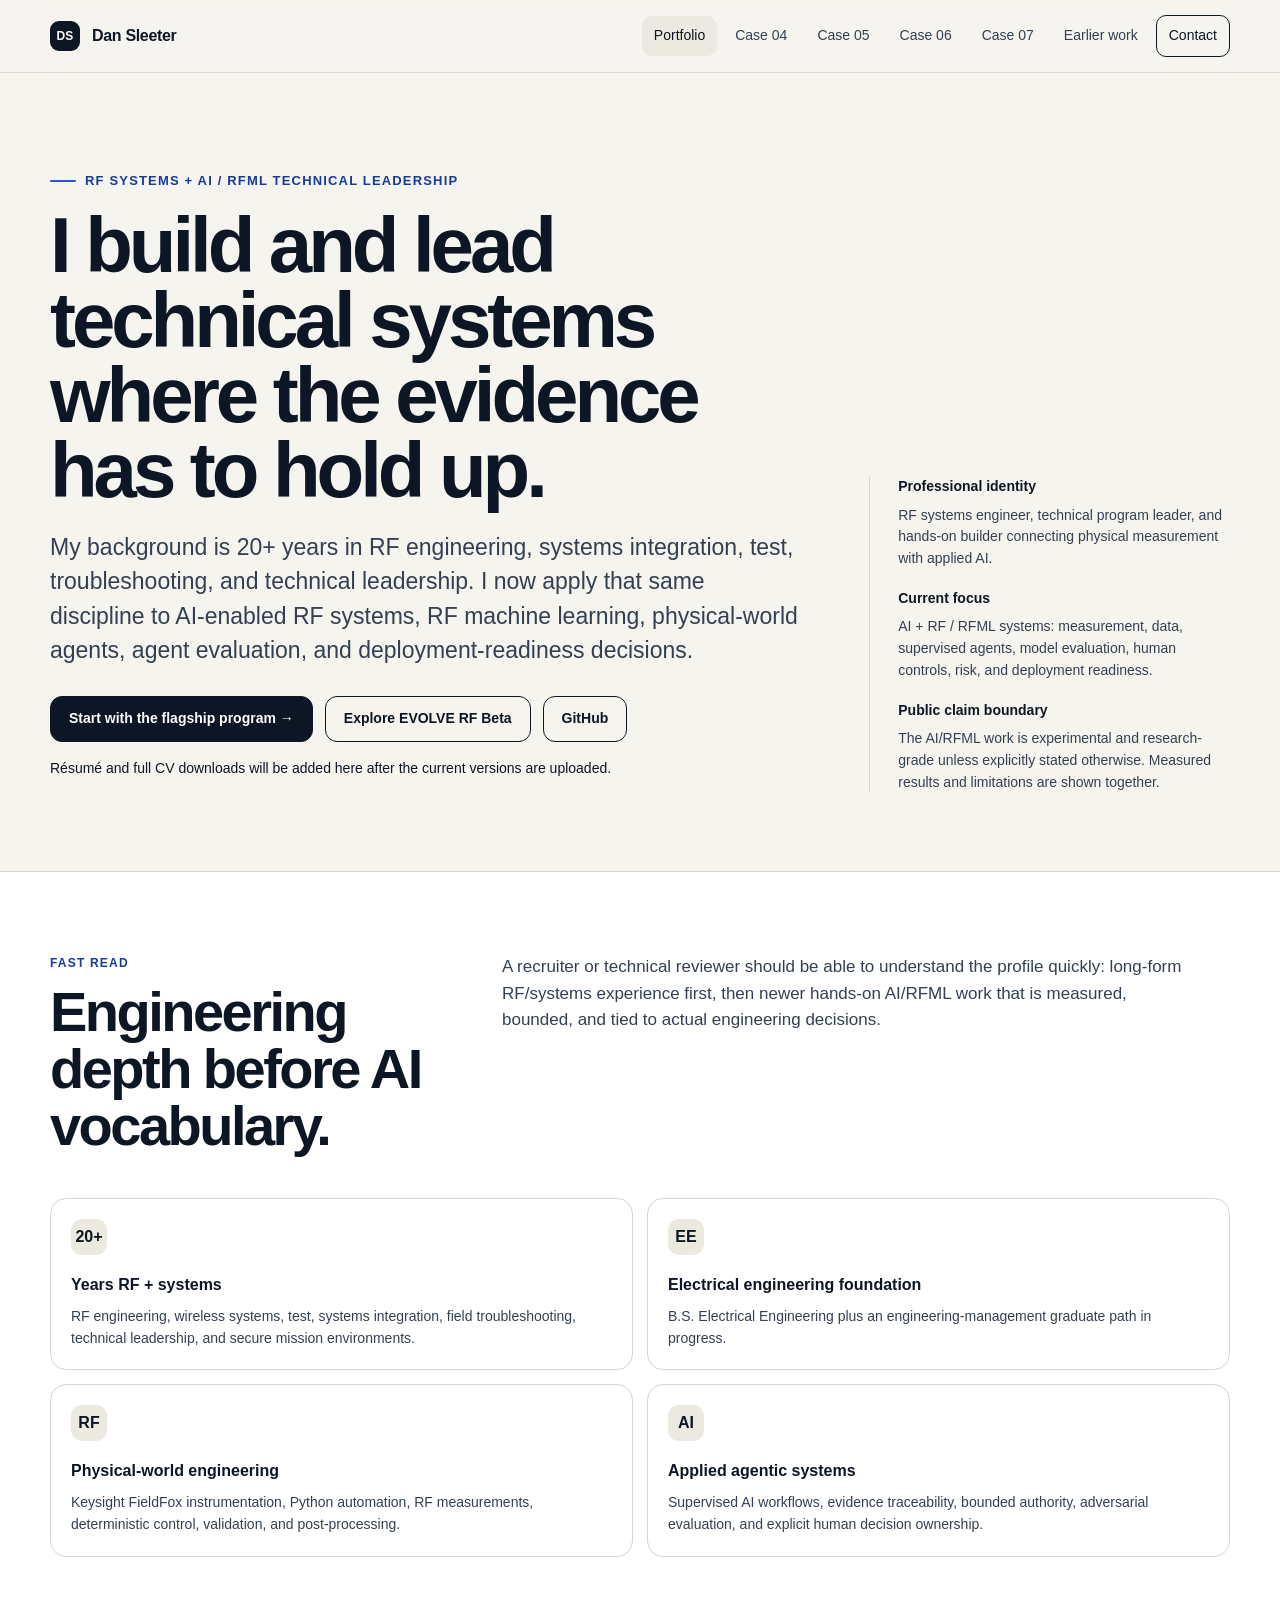
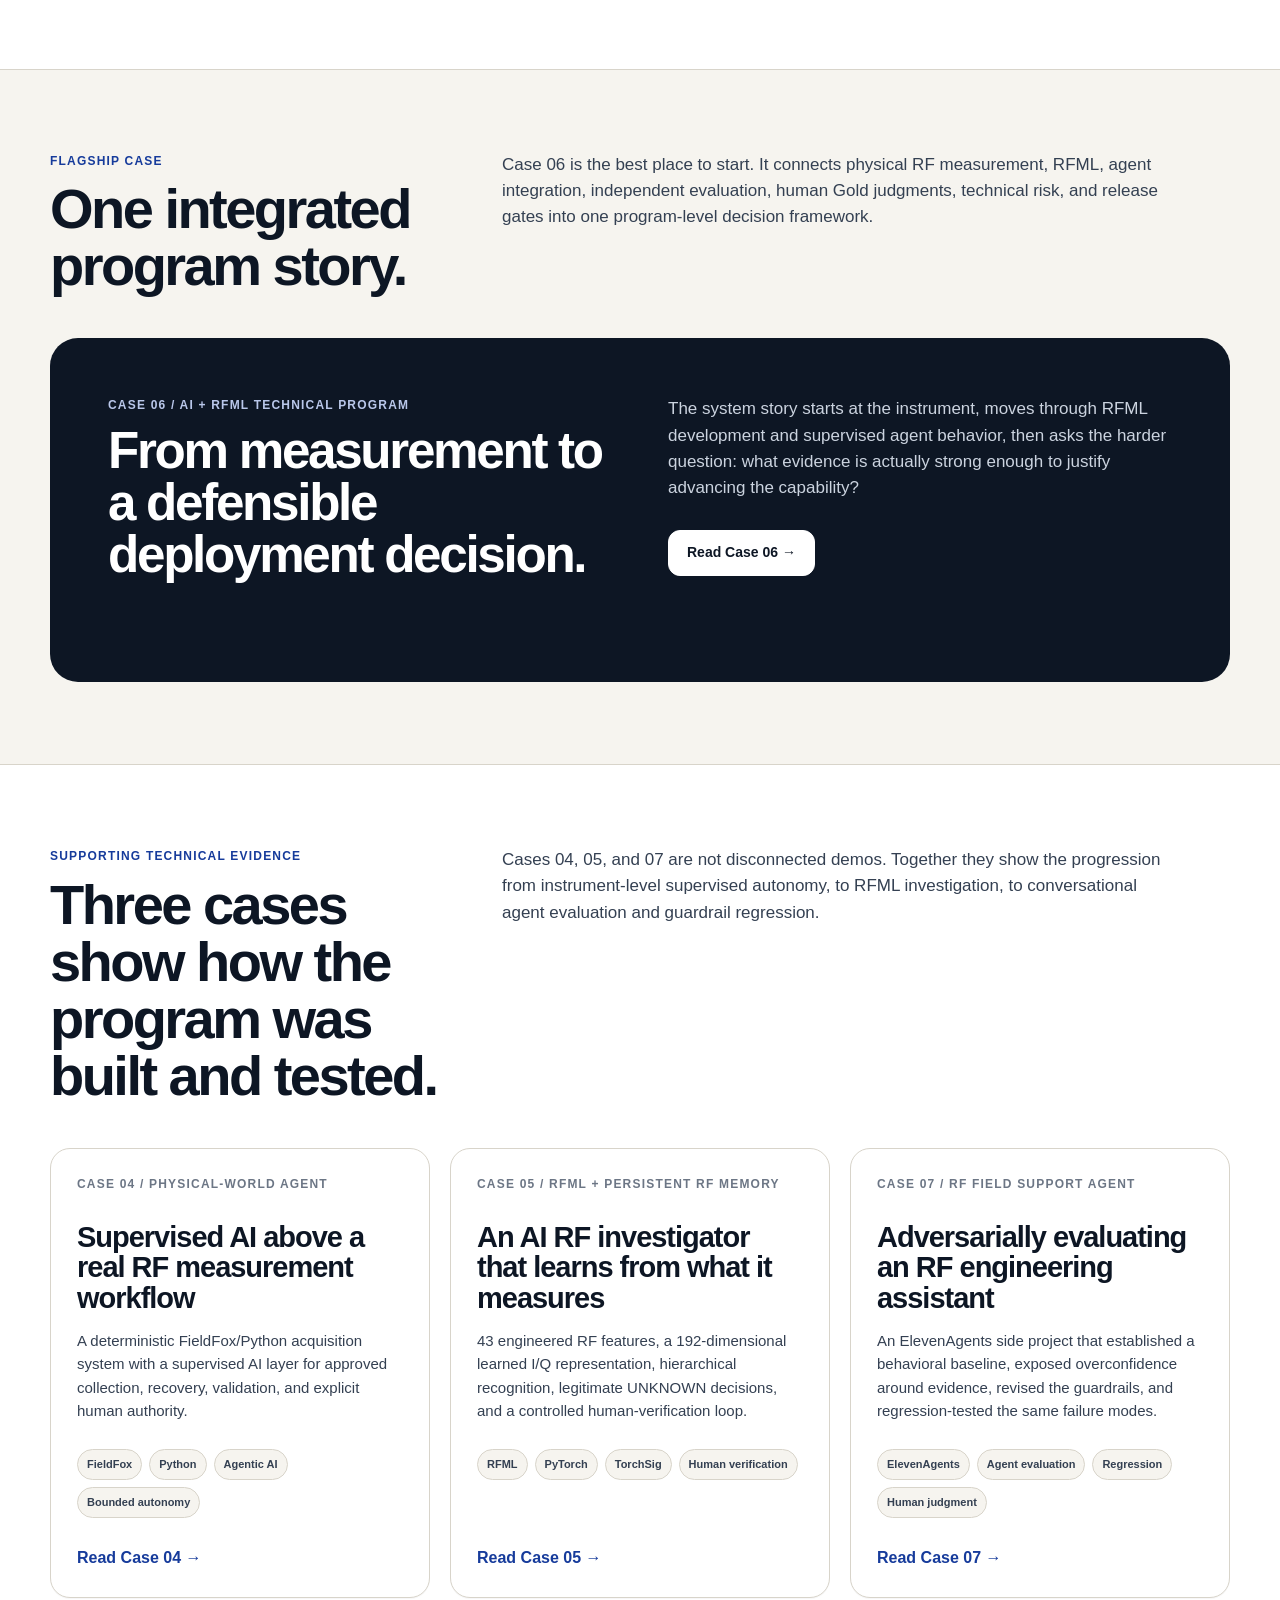
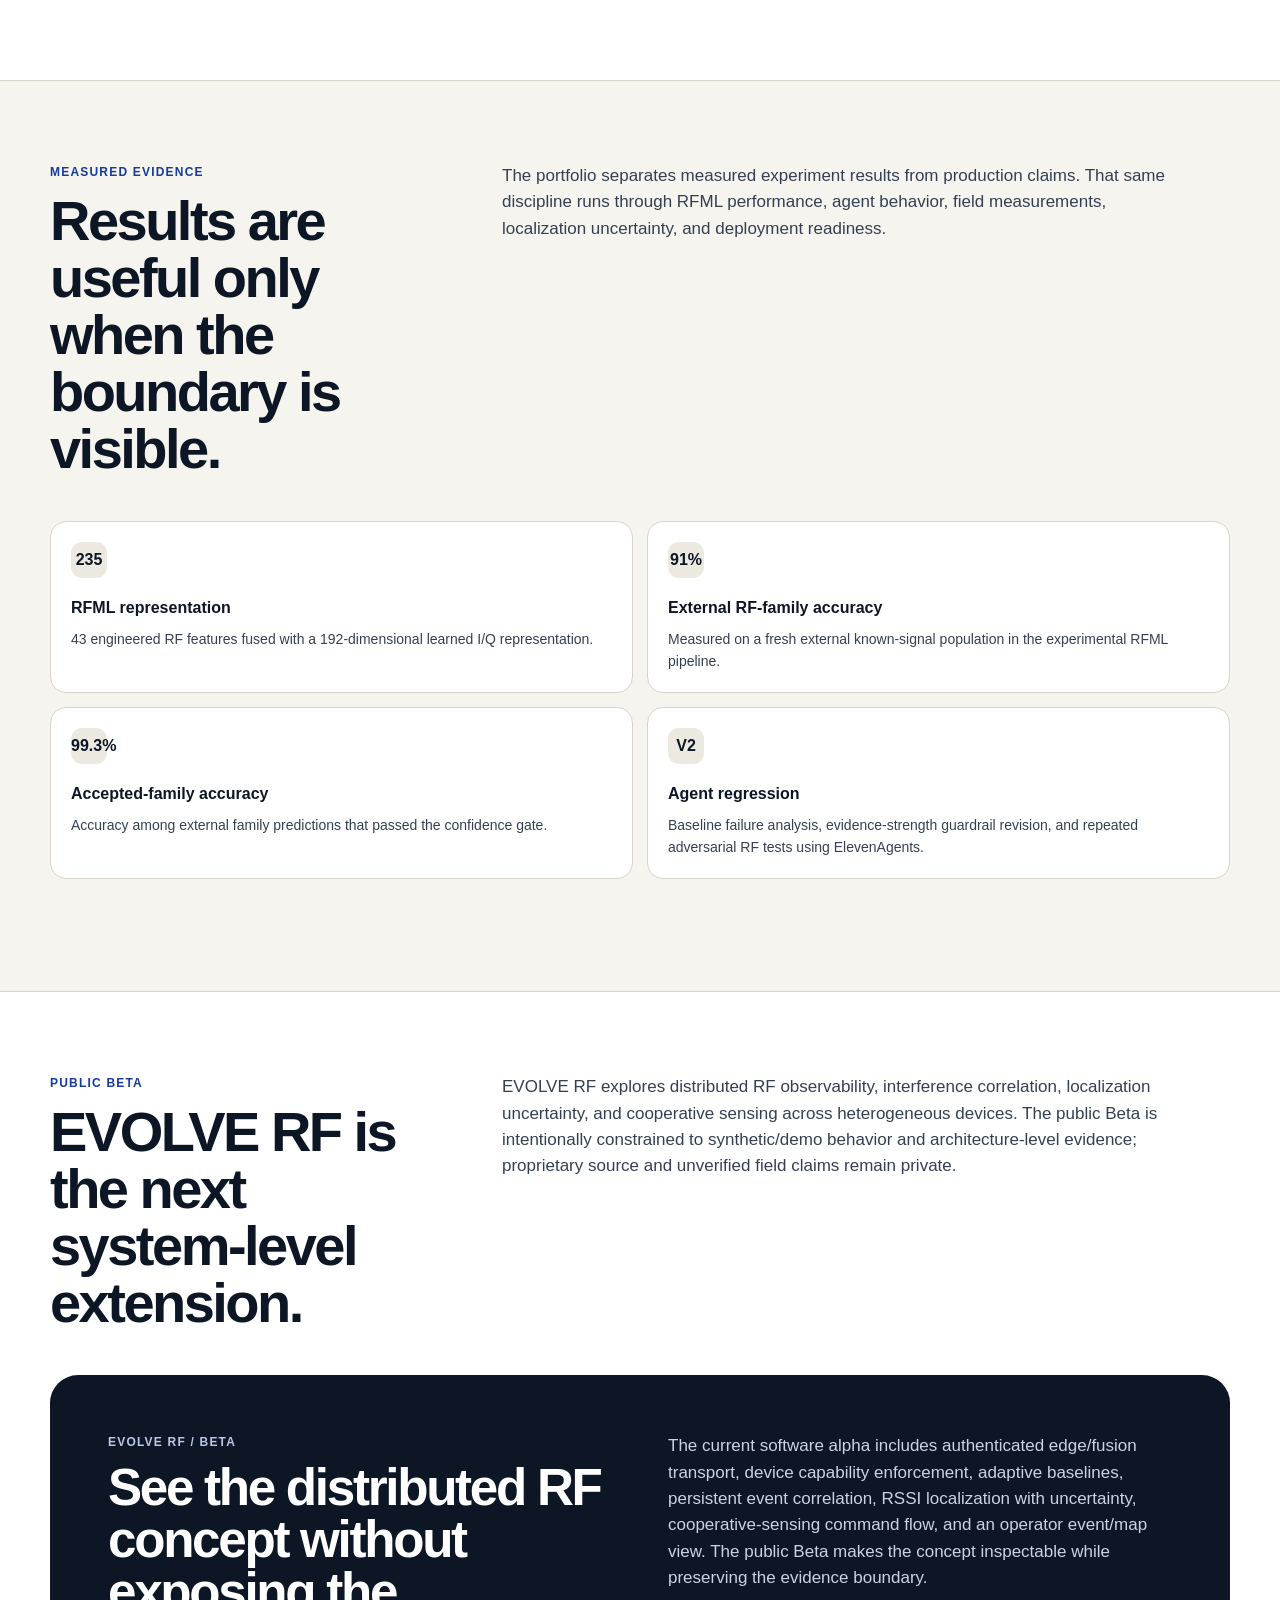
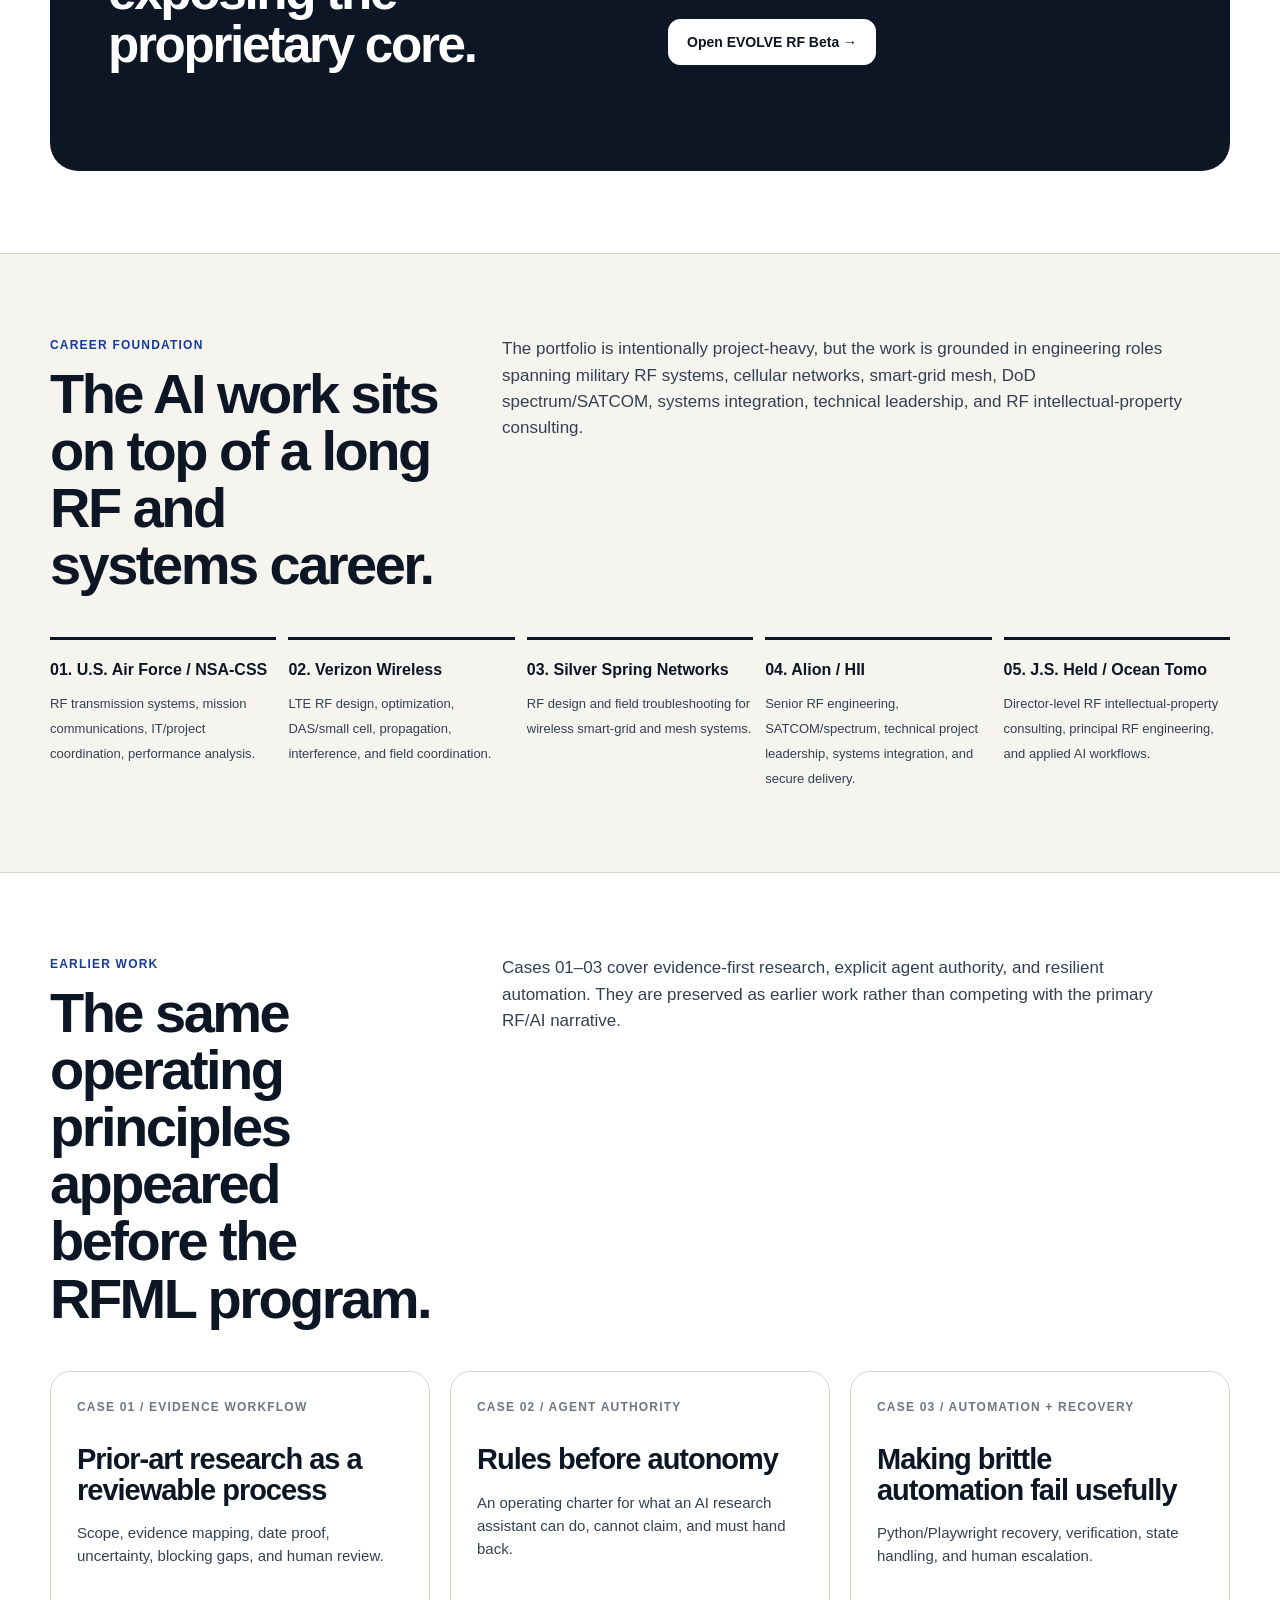
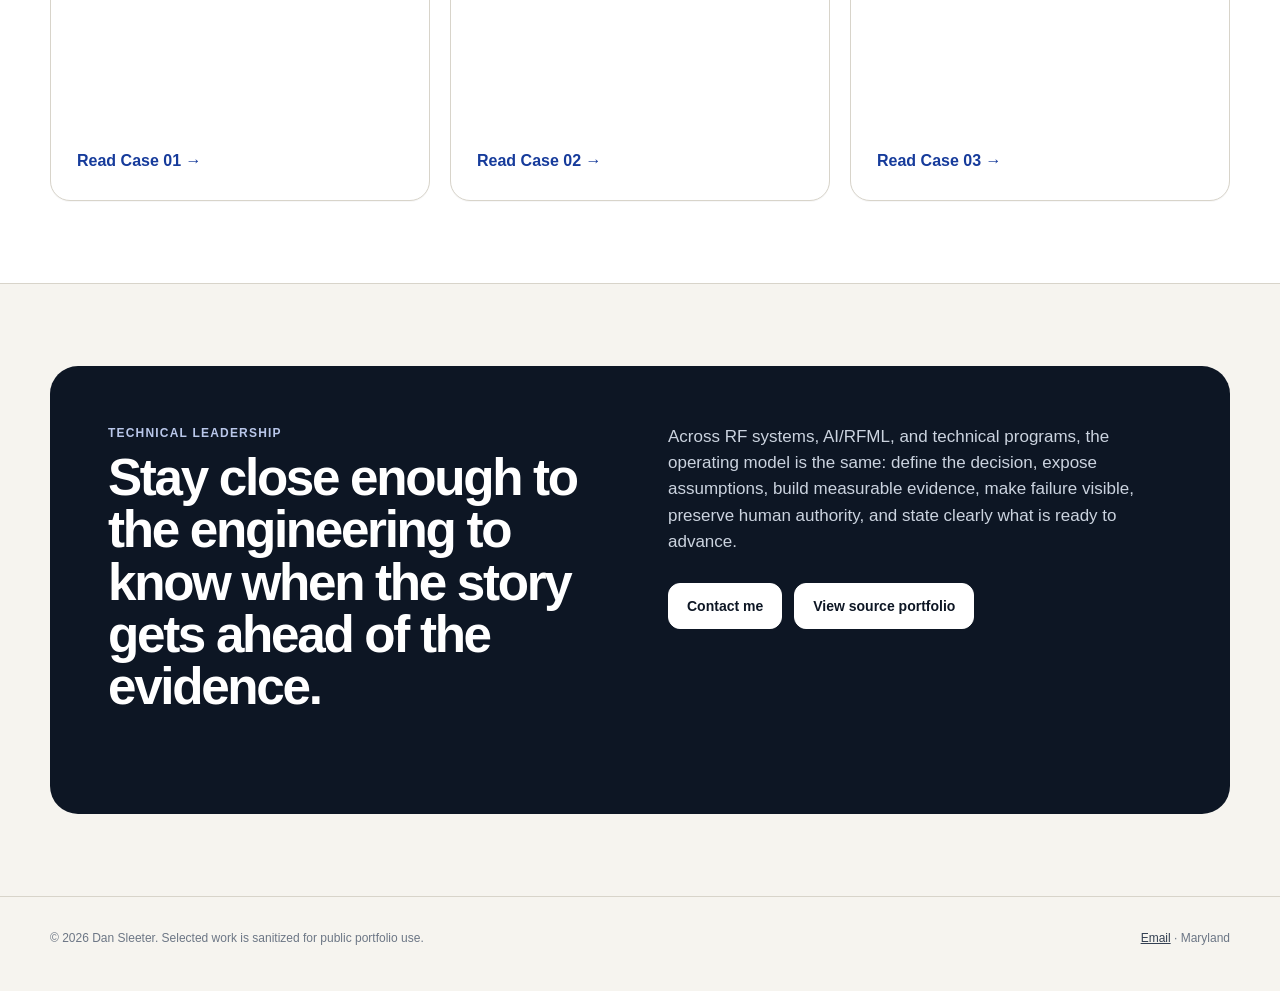
==== commit 3b8e9064: "Rebuild portfolio landing page for recruiter conversion and discovery" ====
--- a/index.html
+++ b/index.html
@@ -3,9 +3,44 @@
 <head>
   <meta charset="utf-8" />
   <meta name="viewport" content="width=device-width, initial-scale=1" />
-  <meta name="description" content="Dan Sleeter portfolio: AI and RFML technical program leadership, RF systems engineering, agentic RF measurement, agent evaluation, machine learning evaluation, human verification, risk, and deployment readiness." />
-  <title>Dan Sleeter | AI / RFML Technical Program Leadership</title>
+  <title>Dan Sleeter | RF Systems, AI / RFML & Technical Program Leadership</title>
+  <meta name="description" content="Dan Sleeter's technical portfolio: 20+ years in RF and systems engineering combined with AI/RFML, physical-world agents, evaluation, technical program leadership, and deployment-readiness evidence." />
+  <meta name="robots" content="index,follow,max-image-preview:large,max-snippet:-1,max-video-preview:-1" />
+  <link rel="canonical" href="https://ddsleets.github.io/ai-systems-portfolio/index.html" />
+  <meta property="og:type" content="website" />
+  <meta property="og:site_name" content="Dan Sleeter Technical Portfolio" />
+  <meta property="og:title" content="Dan Sleeter | RF Systems, AI / RFML & Technical Program Leadership" />
+  <meta property="og:description" content="RF systems engineering, AI/RFML, physical-world agents, evaluation, and technical program leadership backed by measured engineering evidence." />
+  <meta property="og:url" content="https://ddsleets.github.io/ai-systems-portfolio/index.html" />
+  <meta name="twitter:card" content="summary" />
+  <meta name="twitter:title" content="Dan Sleeter | RF Systems, AI / RFML & Technical Program Leadership" />
+  <meta name="twitter:description" content="20+ years in RF and systems engineering, now applied to AI/RFML, agentic systems, evaluation, and deployment readiness." />
   <link rel="stylesheet" href="styles.css" />
+  <script type="application/ld+json">
+  {
+    "@context": "https://schema.org",
+    "@type": "Person",
+    "name": "Dan Sleeter",
+    "url": "https://ddsleets.github.io/ai-systems-portfolio/index.html",
+    "email": "mailto:daniel.d.sleeter@gmail.com",
+    "jobTitle": "RF Systems Engineer and Technical Program Leader",
+    "alumniOf": [
+      {"@type":"CollegeOrUniversity","name":"Arizona State University"},
+      {"@type":"Organization","name":"United States Air Force"}
+    ],
+    "knowsAbout": [
+      "RF systems engineering",
+      "wireless systems",
+      "spectrum engineering",
+      "systems integration",
+      "RF test and measurement",
+      "AI and RF machine learning",
+      "agentic AI workflows",
+      "technical program leadership",
+      "model and agent evaluation"
+    ]
+  }
+  </script>
 </head>
 <body>
 <a class="skip-link" href="#main">Skip to content</a>
@@ -15,10 +50,10 @@
     <button class="menu-button" aria-label="Open navigation" aria-expanded="false">&#9776;</button>
     <div class="nav-links">
       <a href="index.html" aria-current="page">Portfolio</a>
+      <a href="case-agentic-rf.html">Case 04</a>
+      <a href="case-rfml-memory.html">Case 05</a>
+      <a href="case-ai-rfml-program.html">Case 06</a>
       <a href="case-elevenlabs-rf-agent.html">Case 07</a>
-      <a href="case-ai-rfml-program.html">Case 06</a>
-      <a href="case-rfml-memory.html">Case 05</a>
-      <a href="case-agentic-rf.html">Case 04</a>
       <a href="case-agentic-prior-art.html">Earlier work</a>
       <a class="nav-cta" href="mailto:daniel.d.sleeter@gmail.com">Contact</a>
     </div>
@@ -29,21 +64,23 @@
   <section class="hero">
     <div class="container hero-grid">
       <div>
-        <div class="eyebrow">AI / RFML technical program leadership</div>
-        <h1>I lead complex technical systems from engineering problem to deployment decision.</h1>
-        <p class="hero-copy">My background is 20+ years in RF, systems integration, test, troubleshooting, and technical leadership. I now apply that same engineering discipline to AI-enabled RF systems: physical measurement, Python automation, RF machine learning, agentic workflows, agent evaluation, human verification, risk, and release readiness.</p>
+        <div class="eyebrow">RF systems + AI / RFML technical leadership</div>
+        <h1>I build and lead technical systems where the evidence has to hold up.</h1>
+        <p class="hero-copy">My background is 20+ years in RF engineering, systems integration, test, troubleshooting, and technical leadership. I now apply that same discipline to AI-enabled RF systems, RF machine learning, physical-world agents, agent evaluation, and deployment-readiness decisions.</p>
         <div class="button-row">
           <a class="button" href="case-ai-rfml-program.html">Start with the flagship program &rarr;</a>
-          <a class="button secondary" href="mailto:daniel.d.sleeter@gmail.com">daniel.d.sleeter@gmail.com</a>
-        </div>
+          <a class="button secondary" href="evolve-beta.html">Explore EVOLVE RF Beta</a>
+          <a class="button secondary" href="https://github.com/ddsleets/ai-systems-portfolio">GitHub</a>
+        </div>
+        <p class="muted-note" style="margin-top:16px;">Résumé and full CV downloads will be added here after the current versions are uploaded.</p>
       </div>
       <aside class="hero-side" aria-label="Portfolio context">
+        <strong>Professional identity</strong>
+        <p>RF systems engineer, technical program leader, and hands-on builder connecting physical measurement with applied AI.</p>
         <strong>Current focus</strong>
-        <p>AI + RF / RFML technical program leadership: turning ambiguous engineering missions into measurable workstreams, evaluation gates, risk decisions, and deployment-readiness evidence.</p>
-        <strong>What I bring</strong>
-        <p>Hands-on RF and systems depth, technical-program execution, Python automation, RFML experimentation, agentic AI workflow design, adversarial evaluation, and human-in-the-loop controls.</p>
-        <strong>Claim boundary</strong>
-        <p>The AI/RFML work is experimental and research-grade. I show measured results and limitations without presenting them as production deployment.</p>
+        <p>AI + RF / RFML systems: measurement, data, supervised agents, model evaluation, human controls, risk, and deployment readiness.</p>
+        <strong>Public claim boundary</strong>
+        <p>The AI/RFML work is experimental and research-grade unless explicitly stated otherwise. Measured results and limitations are shown together.</p>
       </aside>
     </div>
   </section>
@@ -51,99 +88,129 @@
   <section class="section alt">
     <div class="container">
       <div class="section-heading">
-        <div><div class="small-kicker">Program evidence</div><h2>Engineering depth connected to release judgment.</h2></div>
-        <p>The strongest evidence in this portfolio is not a single AI demo. It is the connection between physical RF measurement, model development, agent controls, evaluation, and a defensible decision about what should advance.</p>
+        <div><div class="small-kicker">Fast read</div><h2>Engineering depth before AI vocabulary.</h2></div>
+        <p>A recruiter or technical reviewer should be able to understand the profile quickly: long-form RF/systems experience first, then newer hands-on AI/RFML work that is measured, bounded, and tied to actual engineering decisions.</p>
       </div>
       <div class="pattern-grid">
-        <div class="pattern-card"><div class="pattern-symbol">20+</div><div class="pattern-name">Years in RF + systems</div><p>RF engineering, systems integration, field testing, troubleshooting, technical leadership, secure mission environments, and automation.</p></div>
+        <div class="pattern-card"><div class="pattern-symbol">20+</div><div class="pattern-name">Years RF + systems</div><p>RF engineering, wireless systems, test, systems integration, field troubleshooting, technical leadership, and secure mission environments.</p></div>
+        <div class="pattern-card"><div class="pattern-symbol">EE</div><div class="pattern-name">Electrical engineering foundation</div><p>B.S. Electrical Engineering plus an engineering-management graduate path in progress.</p></div>
+        <div class="pattern-card"><div class="pattern-symbol">RF</div><div class="pattern-name">Physical-world engineering</div><p>Keysight FieldFox instrumentation, Python automation, RF measurements, deterministic control, validation, and post-processing.</p></div>
+        <div class="pattern-card"><div class="pattern-symbol">AI</div><div class="pattern-name">Applied agentic systems</div><p>Supervised AI workflows, evidence traceability, bounded authority, adversarial evaluation, and explicit human decision ownership.</p></div>
+      </div>
+    </div>
+  </section>
+
+  <section class="section">
+    <div class="container">
+      <div class="section-heading">
+        <div><div class="small-kicker">Flagship case</div><h2>One integrated program story.</h2></div>
+        <p>Case 06 is the best place to start. It connects physical RF measurement, RFML, agent integration, independent evaluation, human Gold judgments, technical risk, and release gates into one program-level decision framework.</p>
+      </div>
+      <div class="note-panel">
+        <div>
+          <div class="small-kicker inverse-kicker">Case 06 / AI + RFML technical program</div>
+          <h2>From measurement to a defensible deployment decision.</h2>
+        </div>
+        <div>
+          <p>The system story starts at the instrument, moves through RFML development and supervised agent behavior, then asks the harder question: what evidence is actually strong enough to justify advancing the capability?</p>
+          <div class="button-row"><a class="button" href="case-ai-rfml-program.html">Read Case 06 &rarr;</a></div>
+        </div>
+      </div>
+    </div>
+  </section>
+
+  <section class="section alt" id="work">
+    <div class="container">
+      <div class="section-heading">
+        <div><div class="small-kicker">Supporting technical evidence</div><h2>Three cases show how the program was built and tested.</h2></div>
+        <p>Cases 04, 05, and 07 are not disconnected demos. Together they show the progression from instrument-level supervised autonomy, to RFML investigation, to conversational agent evaluation and guardrail regression.</p>
+      </div>
+      <div class="case-grid">
+        <a class="case-card featured" href="case-agentic-rf.html">
+          <div class="case-num">CASE 04 / PHYSICAL-WORLD AGENT</div>
+          <h3>Supervised AI above a real RF measurement workflow</h3>
+          <p>A deterministic FieldFox/Python acquisition system with a supervised AI layer for approved collection, recovery, validation, and explicit human authority.</p>
+          <div class="case-tags"><span class="tag">FieldFox</span><span class="tag">Python</span><span class="tag">Agentic AI</span><span class="tag">Bounded autonomy</span></div>
+          <div class="case-link">Read Case 04 &rarr;</div>
+        </a>
+        <a class="case-card featured" href="case-rfml-memory.html">
+          <div class="case-num">CASE 05 / RFML + PERSISTENT RF MEMORY</div>
+          <h3>An AI RF investigator that learns from what it measures</h3>
+          <p>43 engineered RF features, a 192-dimensional learned I/Q representation, hierarchical recognition, legitimate UNKNOWN decisions, and a controlled human-verification loop.</p>
+          <div class="case-tags"><span class="tag">RFML</span><span class="tag">PyTorch</span><span class="tag">TorchSig</span><span class="tag">Human verification</span></div>
+          <div class="case-link">Read Case 05 &rarr;</div>
+        </a>
+        <a class="case-card featured" href="case-elevenlabs-rf-agent.html">
+          <div class="case-num">CASE 07 / RF FIELD SUPPORT AGENT</div>
+          <h3>Adversarially evaluating an RF engineering assistant</h3>
+          <p>An ElevenAgents side project that established a behavioral baseline, exposed overconfidence around evidence, revised the guardrails, and regression-tested the same failure modes.</p>
+          <div class="case-tags"><span class="tag">ElevenAgents</span><span class="tag">Agent evaluation</span><span class="tag">Regression</span><span class="tag">Human judgment</span></div>
+          <div class="case-link">Read Case 07 &rarr;</div>
+        </a>
+      </div>
+    </div>
+  </section>
+
+  <section class="section">
+    <div class="container">
+      <div class="section-heading">
+        <div><div class="small-kicker">Measured evidence</div><h2>Results are useful only when the boundary is visible.</h2></div>
+        <p>The portfolio separates measured experiment results from production claims. That same discipline runs through RFML performance, agent behavior, field measurements, localization uncertainty, and deployment readiness.</p>
+      </div>
+      <div class="pattern-grid">
         <div class="pattern-card"><div class="pattern-symbol">235</div><div class="pattern-name">RFML representation</div><p>43 engineered RF features fused with a 192-dimensional learned I/Q representation.</p></div>
         <div class="pattern-card"><div class="pattern-symbol">91%</div><div class="pattern-name">External RF-family accuracy</div><p>Measured on a fresh external known-signal population in the experimental RFML pipeline.</p></div>
         <div class="pattern-card"><div class="pattern-symbol">99.3%</div><div class="pattern-name">Accepted-family accuracy</div><p>Accuracy among external family predictions that passed the confidence gate.</p></div>
         <div class="pattern-card"><div class="pattern-symbol">V2</div><div class="pattern-name">Agent regression</div><p>Baseline failure analysis, evidence-strength guardrail revision, and repeated adversarial RF tests using ElevenAgents.</p></div>
-        <div class="pattern-card"><div class="pattern-symbol">G</div><div class="pattern-name">Human Gold evaluation</div><p>Independent agent-evaluation workflow using frozen evidence, human judgments, safety/authority checks, and explicit deployment semantics.</p></div>
-      </div>
-    </div>
-  </section>
-
-  <section class="section" id="work">
-    <div class="container">
-      <div class="section-heading">
-        <div><div class="small-kicker">Selected work</div><h2>One flagship program. Six supporting technical cases.</h2></div>
-        <p>Case 07 adds a focused RF field-support agent and regression-evaluation side project built using ElevenAgents. Case 06 is the program-level view. Cases 04 and 05 show the hands-on RF and RFML engineering beneath it. Cases 01–03 show earlier evidence, automation, and agent-governance work that shaped the same operating approach.</p>
-      </div>
-
+      </div>
+    </div>
+  </section>
+
+  <section class="section alt">
+    <div class="container">
+      <div class="section-heading">
+        <div><div class="small-kicker">Public beta</div><h2>EVOLVE RF is the next system-level extension.</h2></div>
+        <p>EVOLVE RF explores distributed RF observability, interference correlation, localization uncertainty, and cooperative sensing across heterogeneous devices. The public Beta is intentionally constrained to synthetic/demo behavior and architecture-level evidence; proprietary source and unverified field claims remain private.</p>
+      </div>
+      <div class="note-panel">
+        <div>
+          <div class="small-kicker inverse-kicker">EVOLVE RF / Beta</div>
+          <h2>See the distributed RF concept without exposing the proprietary core.</h2>
+        </div>
+        <div>
+          <p>The current software alpha includes authenticated edge/fusion transport, device capability enforcement, adaptive baselines, persistent event correlation, RSSI localization with uncertainty, cooperative-sensing command flow, and an operator event/map view. The public Beta makes the concept inspectable while preserving the evidence boundary.</p>
+          <div class="button-row"><a class="button" href="evolve-beta.html">Open EVOLVE RF Beta &rarr;</a></div>
+        </div>
+      </div>
+    </div>
+  </section>
+
+  <section class="section">
+    <div class="container">
+      <div class="section-heading">
+        <div><div class="small-kicker">Career foundation</div><h2>The AI work sits on top of a long RF and systems career.</h2></div>
+        <p>The portfolio is intentionally project-heavy, but the work is grounded in engineering roles spanning military RF systems, cellular networks, smart-grid mesh, DoD spectrum/SATCOM, systems integration, technical leadership, and RF intellectual-property consulting.</p>
+      </div>
+      <div class="principles">
+        <div class="principle"><strong>01. U.S. Air Force / NSA-CSS</strong><span>RF transmission systems, mission communications, IT/project coordination, performance analysis.</span></div>
+        <div class="principle"><strong>02. Verizon Wireless</strong><span>LTE RF design, optimization, DAS/small cell, propagation, interference, and field coordination.</span></div>
+        <div class="principle"><strong>03. Silver Spring Networks</strong><span>RF design and field troubleshooting for wireless smart-grid and mesh systems.</span></div>
+        <div class="principle"><strong>04. Alion / HII</strong><span>Senior RF engineering, SATCOM/spectrum, technical project leadership, systems integration, and secure delivery.</span></div>
+        <div class="principle"><strong>05. J.S. Held / Ocean Tomo</strong><span>Director-level RF intellectual-property consulting, principal RF engineering, and applied AI workflows.</span></div>
+      </div>
+    </div>
+  </section>
+
+  <section class="section alt">
+    <div class="container">
+      <div class="section-heading">
+        <div><div class="small-kicker">Earlier work</div><h2>The same operating principles appeared before the RFML program.</h2></div>
+        <p>Cases 01–03 cover evidence-first research, explicit agent authority, and resilient automation. They are preserved as earlier work rather than competing with the primary RF/AI narrative.</p>
+      </div>
       <div class="case-grid">
-        <a class="case-card featured" href="case-elevenlabs-rf-agent.html">
-          <div class="case-num">CASE 07 / RF FIELD SUPPORT AGENT</div>
-          <h3>Building and adversarially evaluating an RF engineering assistant with ElevenAgents</h3>
-          <p>I built an RF Field Support agent, established a behavioral baseline, exposed recurring overconfidence around causation and evidence exclusion, revised the guardrails, and regression-tested the same adversarial scenarios.</p>
-          <div class="case-tags"><span class="tag">ElevenAgents</span><span class="tag">Agent evaluation</span><span class="tag">Adversarial testing</span><span class="tag">Regression</span><span class="tag">Human judgment</span></div>
-          <div class="case-link">Read Case 07 &rarr;</div>
-        </a>
-
-        <a class="case-card featured" href="case-ai-rfml-program.html">
-          <div class="case-num">CASE 06 / AI + RFML TECHNICAL PROGRAM</div>
-          <h3>Taking an AI-enabled RF signal-identification system from measurement to deployment decision</h3>
-          <p>I connected physical RF measurement, data strategy, RFML development, supervised agent integration, independent evaluation, human Gold judgments, risk, and explicit release gates into one technical-program story.</p>
-          <div class="case-tags"><span class="tag">Technical program leadership</span><span class="tag">AI / RFML</span><span class="tag">Evals</span><span class="tag">Deployment readiness</span><span class="tag">Risk</span></div>
-          <div class="case-link">Read Case 06 &rarr;</div>
-        </a>
-
-        <a class="case-card featured" href="case-rfml-memory.html">
-          <div class="case-num">CASE 05 / RFML + PERSISTENT RF MEMORY</div>
-          <h3>Building an AI RF investigator that learns from what it measures</h3>
-          <p>Deterministic DSP, engineered RF features, learned I/Q embeddings, hierarchical signal recognition, legitimate UNKNOWN decisions, transmitter fingerprinting, domain-drift testing, and a human-verified learning loop.</p>
-          <div class="case-tags"><span class="tag">RFML</span><span class="tag">PyTorch</span><span class="tag">TorchSig</span><span class="tag">Signal identification</span><span class="tag">Human verification</span></div>
-          <div class="case-link">Read Case 05 &rarr;</div>
-        </a>
-
-        <a class="case-card featured" href="case-agentic-rf.html">
-          <div class="case-num">CASE 04 / PHYSICAL-WORLD AGENT</div>
-          <h3>Giving an AI engineer supervised control of a real RF measurement workflow</h3>
-          <p>A deterministic FieldFox/Python acquisition system with a supervised AI layer for approved collection, monitoring, routine recovery, evidence validation, and explicit human authority.</p>
-          <div class="case-tags"><span class="tag">Agentic AI</span><span class="tag">RF systems</span><span class="tag">Instrumentation</span><span class="tag">Python</span><span class="tag">Bounded autonomy</span></div>
-          <div class="case-link">Read Case 04 &rarr;</div>
-        </a>
-
-        <a class="case-card" href="case-agentic-prior-art.html">
-          <div class="case-num">CASE 01 / EVIDENCE WORKFLOW</div>
-          <h3>Turning prior-art research into a reviewable workflow</h3>
-          <p>A staged AI-assisted research process built around scope, evidence mapping, date proof, confidence, blocking gaps, and human review.</p>
-          <div class="case-tags"><span class="tag">Evidence</span><span class="tag">Workflow design</span><span class="tag">Human review</span></div>
-          <div class="case-link">Read Case 01 &rarr;</div>
-        </a>
-
-        <a class="case-card" href="case-ip-navigator.html">
-          <div class="case-num">CASE 02 / AGENT AUTHORITY</div>
-          <h3>Writing the rules before giving an AI more authority</h3>
-          <p>An operating charter defining what an AI research assistant can do, what it cannot claim, when it must ask, and where professional judgment takes over.</p>
-          <div class="case-tags"><span class="tag">Permissions</span><span class="tag">Governance</span><span class="tag">Handoff</span></div>
-          <div class="case-link">Read Case 02 &rarr;</div>
-        </a>
-
-        <a class="case-card" href="case-automation.html">
-          <div class="case-num">CASE 03 / AUTOMATION + RECOVERY</div>
-          <h3>Making a brittle browser task fail usefully</h3>
-          <p>A Python and Playwright prototype that handles changing controls, consent prompts, timeouts, verified downloads, recovery, and human escalation.</p>
-          <div class="case-tags"><span class="tag">Python</span><span class="tag">Prototype</span><span class="tag">Recovery</span></div>
-          <div class="case-link">Read Case 03 &rarr;</div>
-        </a>
-      </div>
-    </div>
-  </section>
-
-  <section class="section alt">
-    <div class="container">
-      <div class="section-heading">
-        <div><div class="small-kicker">How I run technical programs</div><h2>Go deep enough to make the decision better.</h2></div>
-        <p>I do not separate program management from technical judgment. I want the requirements, architecture, test evidence, failure modes, risks, owners, and next decision visible enough that the team can move quickly without pretending uncertainty has disappeared.</p>
-      </div>
-      <div class="principles">
-        <div class="principle"><strong>01. Define the decision</strong><span>Start with the mission and the evidence required to advance, not a feature list.</span></div>
-        <div class="principle"><strong>02. Get technically deep</strong><span>Understand the engineering well enough to challenge assumptions, test design, and release claims.</span></div>
-        <div class="principle"><strong>03. Structure ambiguity</strong><span>Turn open problems into workstreams, gates, owners, dependencies, and measurable next steps.</span></div>
-        <div class="principle"><strong>04. Make failure visible</strong><span>Domain drift, bad provenance, unsafe authority, and model disagreement become program inputs, not hidden exceptions.</span></div>
-        <div class="principle"><strong>05. Tie evidence to readiness</strong><span>State what can proceed, what needs revision, what must halt, and what requires more information.</span></div>
+        <a class="case-card" href="case-agentic-prior-art.html"><div class="case-num">CASE 01 / EVIDENCE WORKFLOW</div><h3>Prior-art research as a reviewable process</h3><p>Scope, evidence mapping, date proof, uncertainty, blocking gaps, and human review.</p><div class="case-link">Read Case 01 &rarr;</div></a>
+        <a class="case-card" href="case-ip-navigator.html"><div class="case-num">CASE 02 / AGENT AUTHORITY</div><h3>Rules before autonomy</h3><p>An operating charter for what an AI research assistant can do, cannot claim, and must hand back.</p><div class="case-link">Read Case 02 &rarr;</div></a>
+        <a class="case-card" href="case-automation.html"><div class="case-num">CASE 03 / AUTOMATION + RECOVERY</div><h3>Making brittle automation fail usefully</h3><p>Python/Playwright recovery, verification, state handling, and human escalation.</p><div class="case-link">Read Case 03 &rarr;</div></a>
       </div>
     </div>
   </section>
@@ -151,26 +218,17 @@
   <section class="section">
     <div class="container">
       <div class="note-panel">
-        <div>
-          <div class="small-kicker inverse-kicker">Technical leadership</div>
-          <h2>I stay close enough to the engineering to know when the program story is getting ahead of the evidence.</h2>
-        </div>
-        <div>
-          <p>Most of my career has put me between people with different priorities: RF engineers, software teams, systems teams, security, operations, customers, counsel, and senior leaders. I translate the problem, establish the decision criteria, surface tradeoffs early, and keep ownership and next actions explicit.</p>
-          <p>The AI/RFML work extends that operating model into model evaluation and deployment readiness: strong technical results should move the program forward, but they should never erase a known limitation or an unresolved safety, authority, or evidence-integrity issue.</p>
-          <div class="button-row"><a class="button" href="case-ai-rfml-program.html">Read the flagship program &rarr;</a><a class="button secondary" href="mailto:daniel.d.sleeter@gmail.com">Contact me</a></div>
+        <div><div class="small-kicker inverse-kicker">Technical leadership</div><h2>Stay close enough to the engineering to know when the story gets ahead of the evidence.</h2></div>
+        <div>
+          <p>Across RF systems, AI/RFML, and technical programs, the operating model is the same: define the decision, expose assumptions, build measurable evidence, make failure visible, preserve human authority, and state clearly what is ready to advance.</p>
+          <div class="button-row"><a class="button" href="mailto:daniel.d.sleeter@gmail.com">Contact me</a><a class="button secondary" href="https://github.com/ddsleets/ai-systems-portfolio">View source portfolio</a></div>
         </div>
       </div>
     </div>
   </section>
 </main>
 
-<footer class="site-footer">
-  <div class="container footer-grid">
-    <span>&copy; 2026 Dan Sleeter. Selected work is sanitized for public portfolio use.</span>
-    <span><a href="mailto:daniel.d.sleeter@gmail.com">Email</a> &middot; Frederick, Maryland</span>
-  </div>
-</footer>
+<footer class="site-footer"><div class="container footer-grid"><span>&copy; 2026 Dan Sleeter. Selected work is sanitized for public portfolio use.</span><span><a href="mailto:daniel.d.sleeter@gmail.com">Email</a> &middot; Maryland</span></div></footer>
 <script src="script.js"></script>
 </body>
 </html>
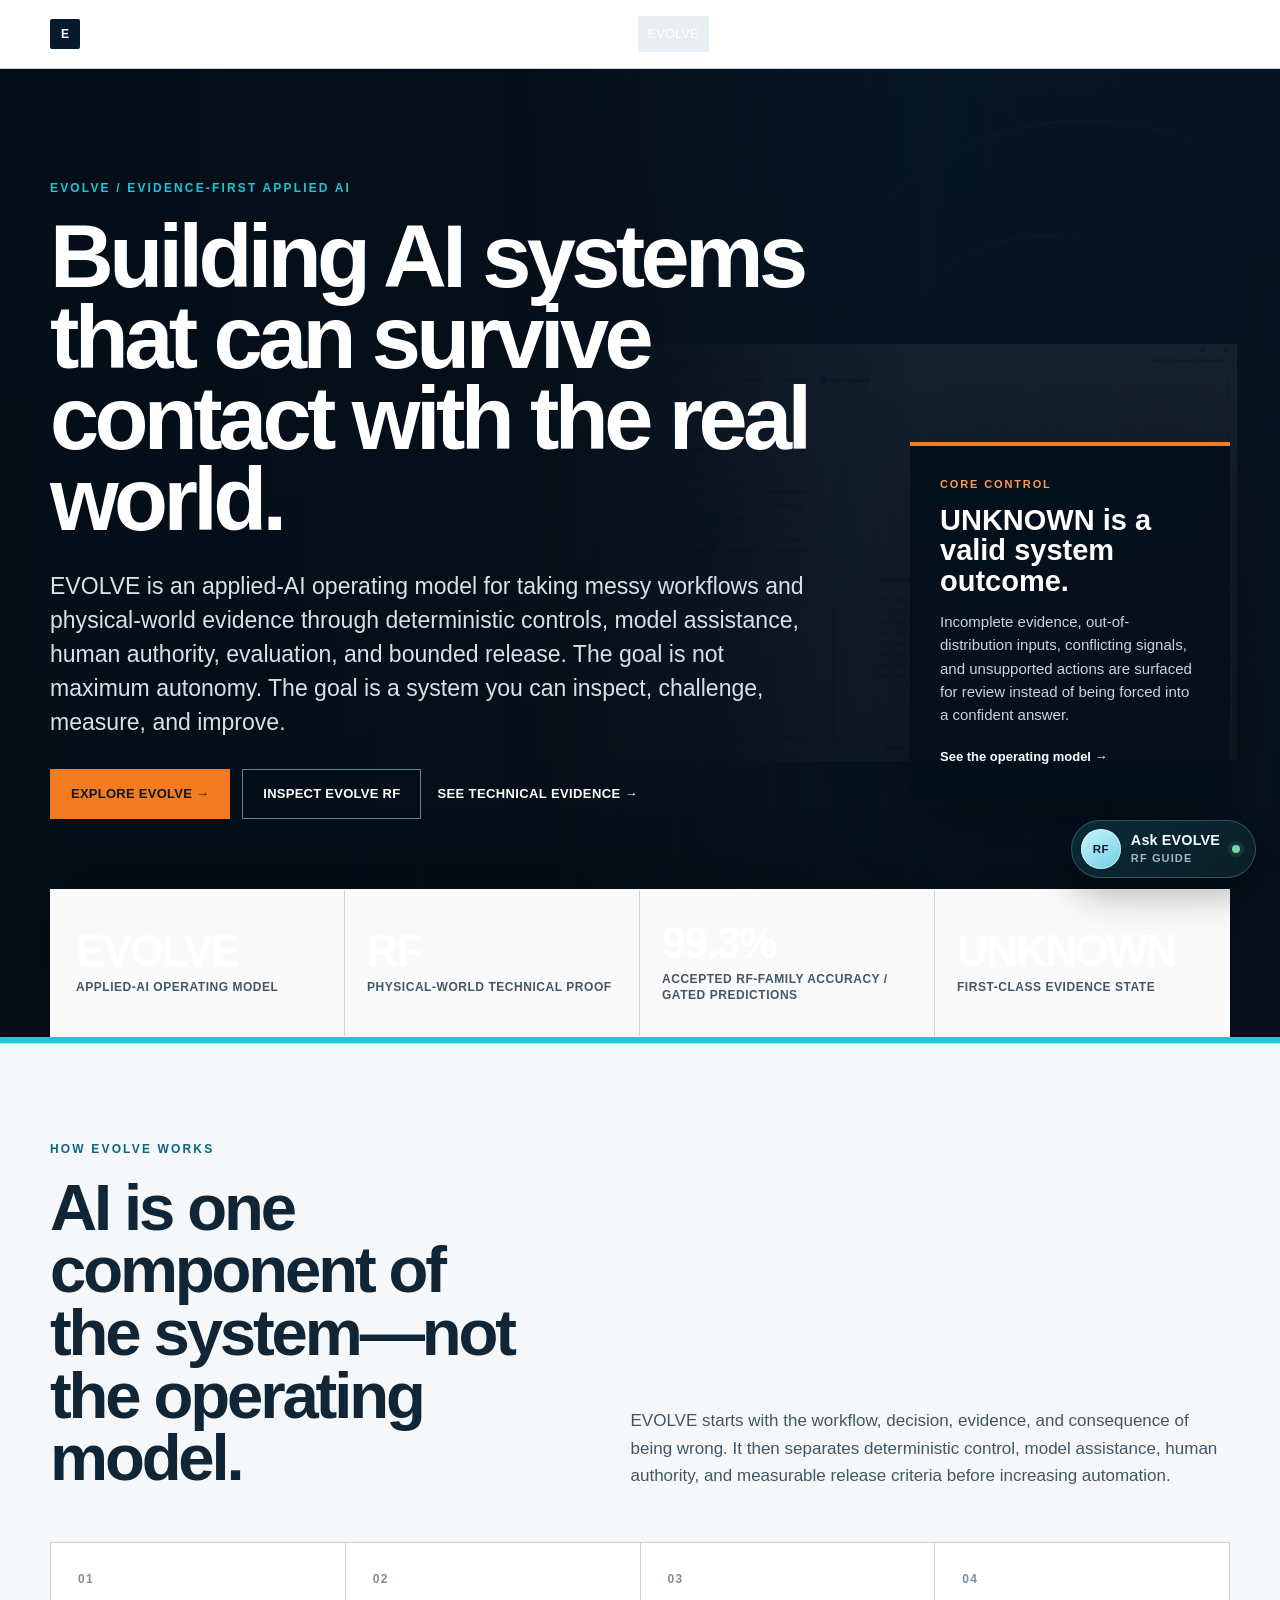
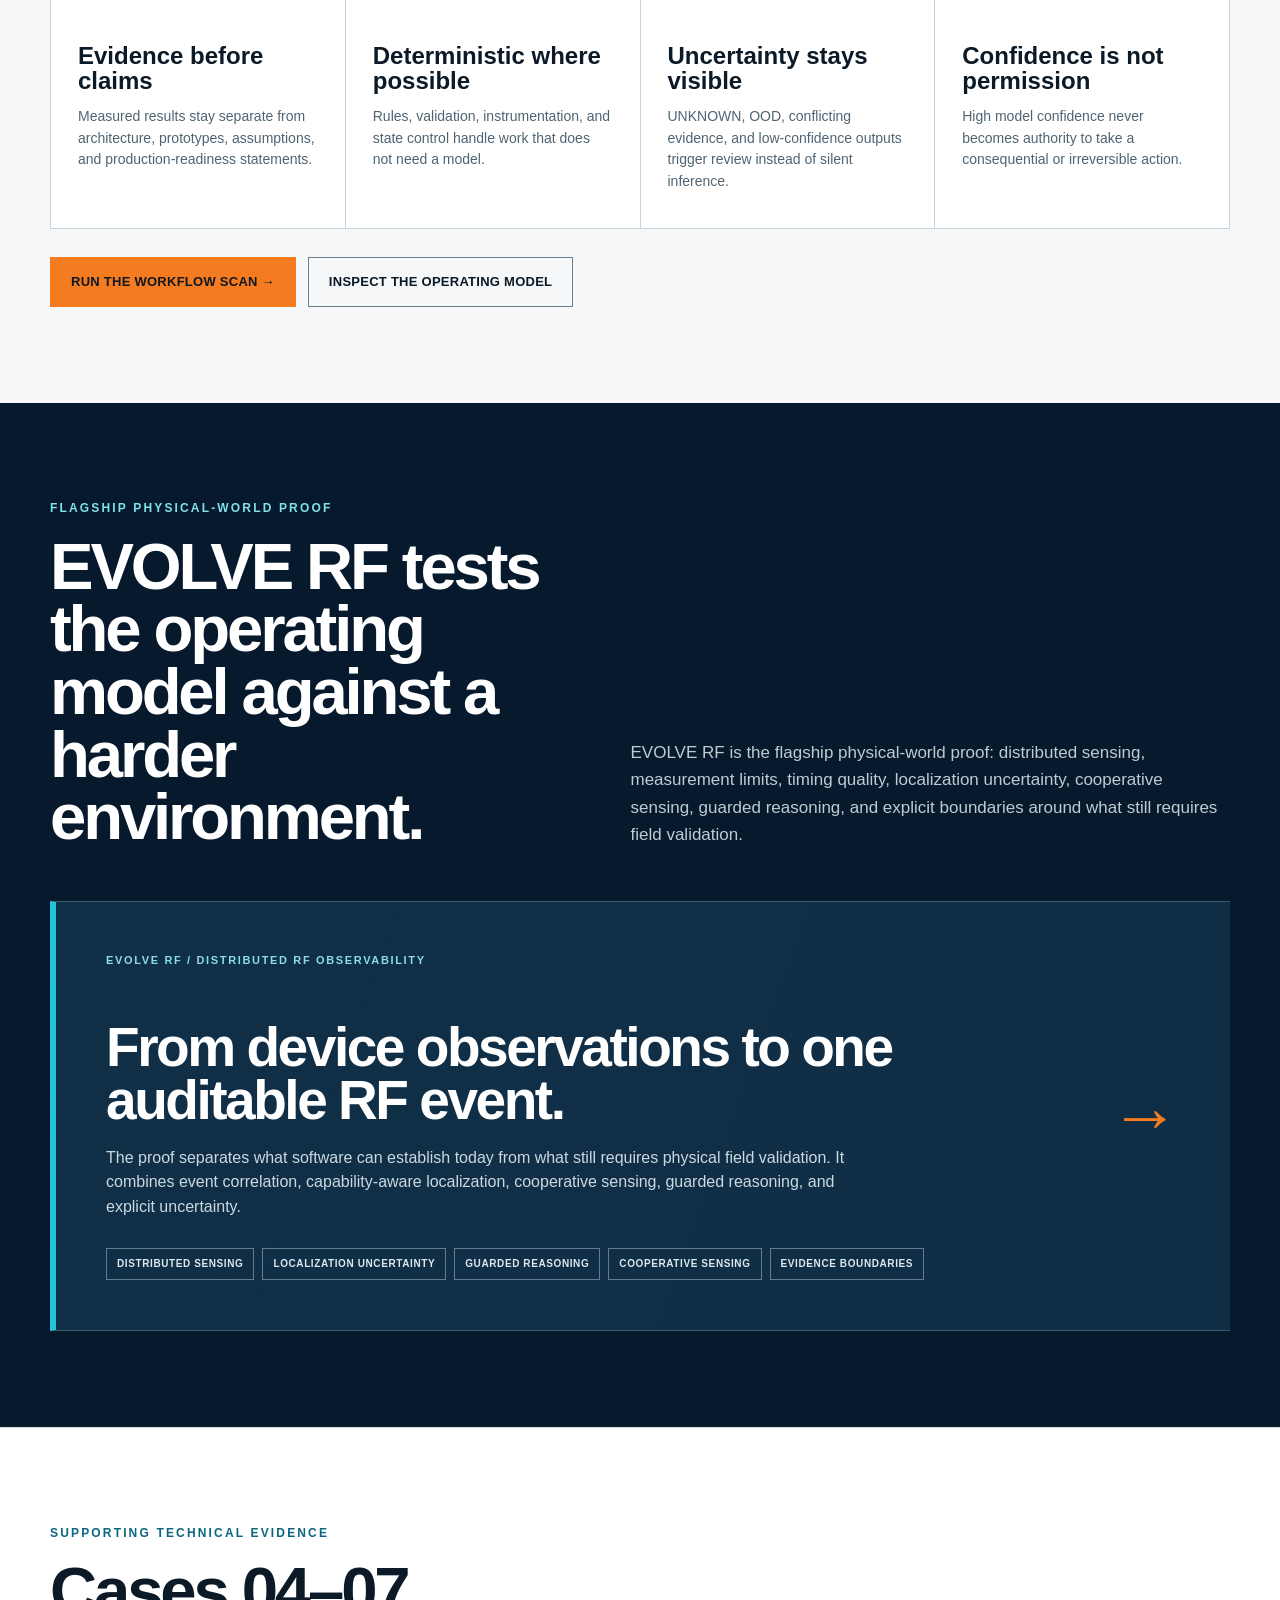
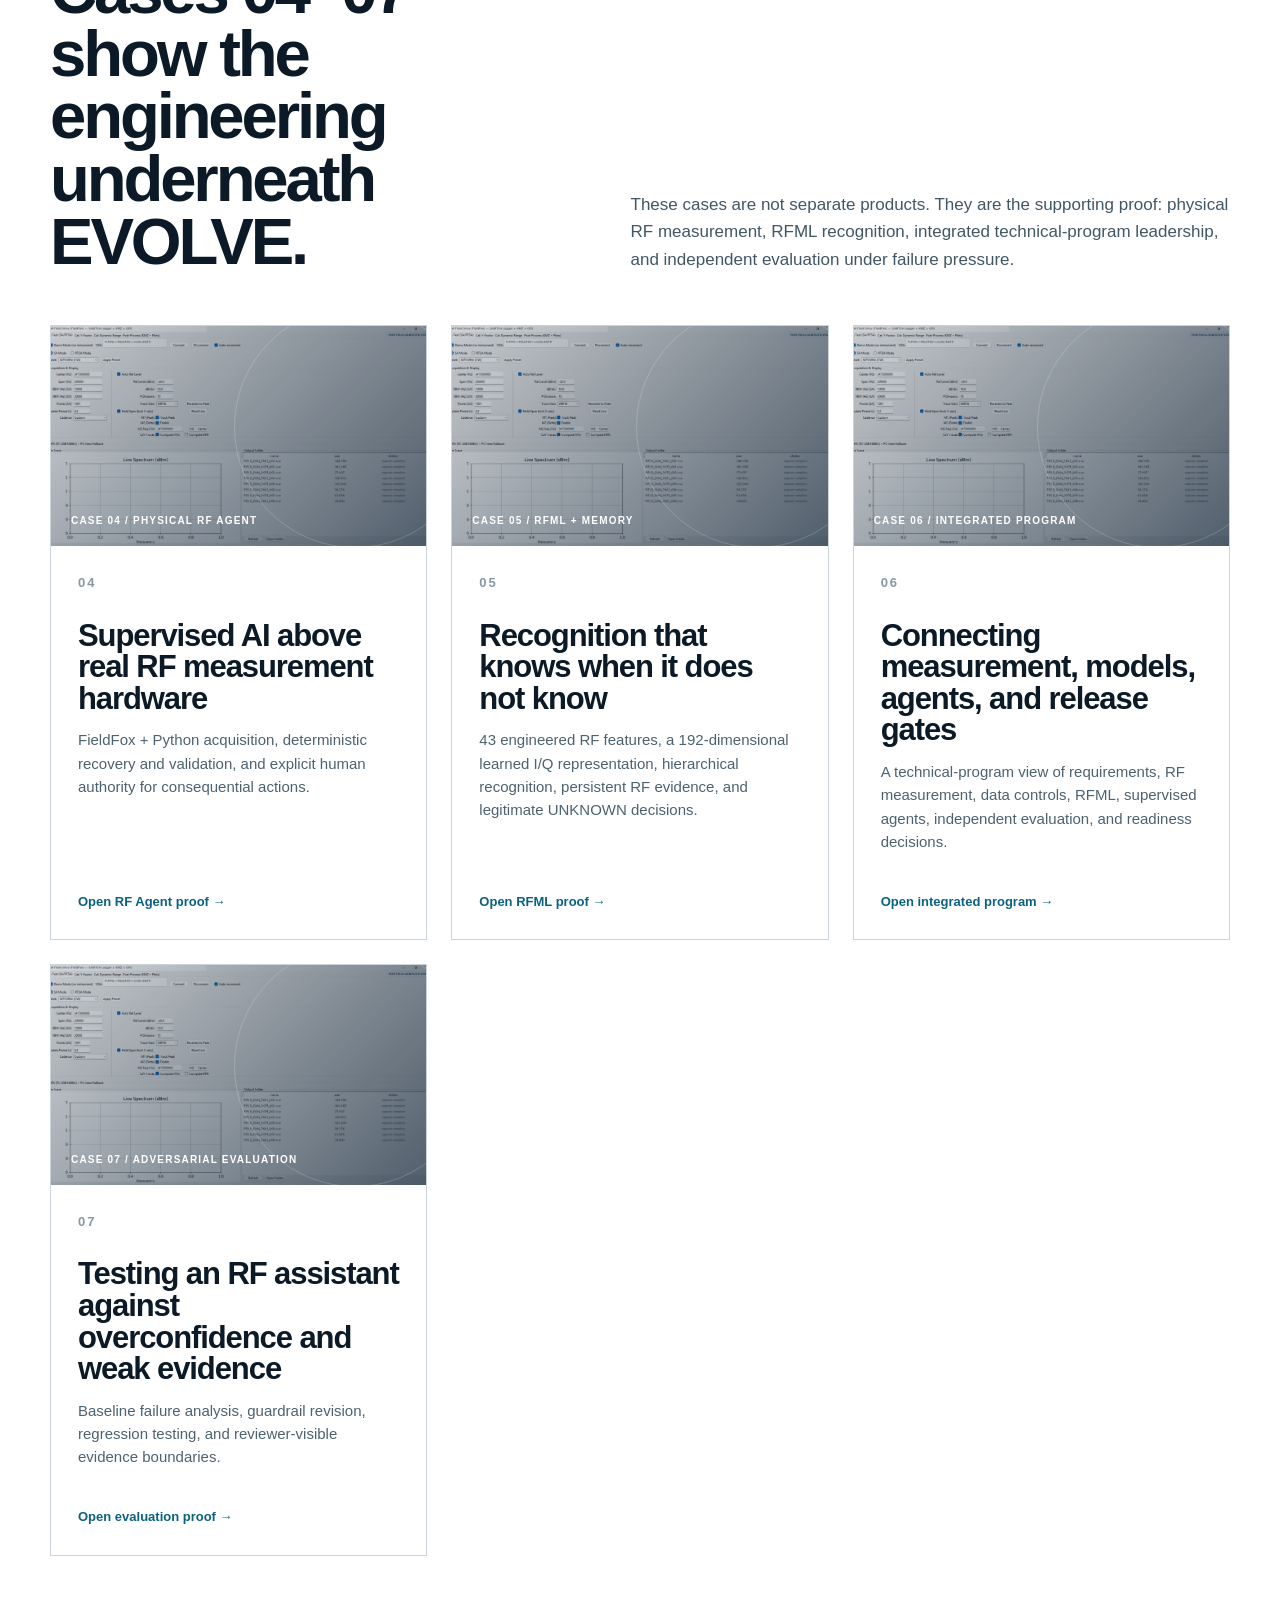
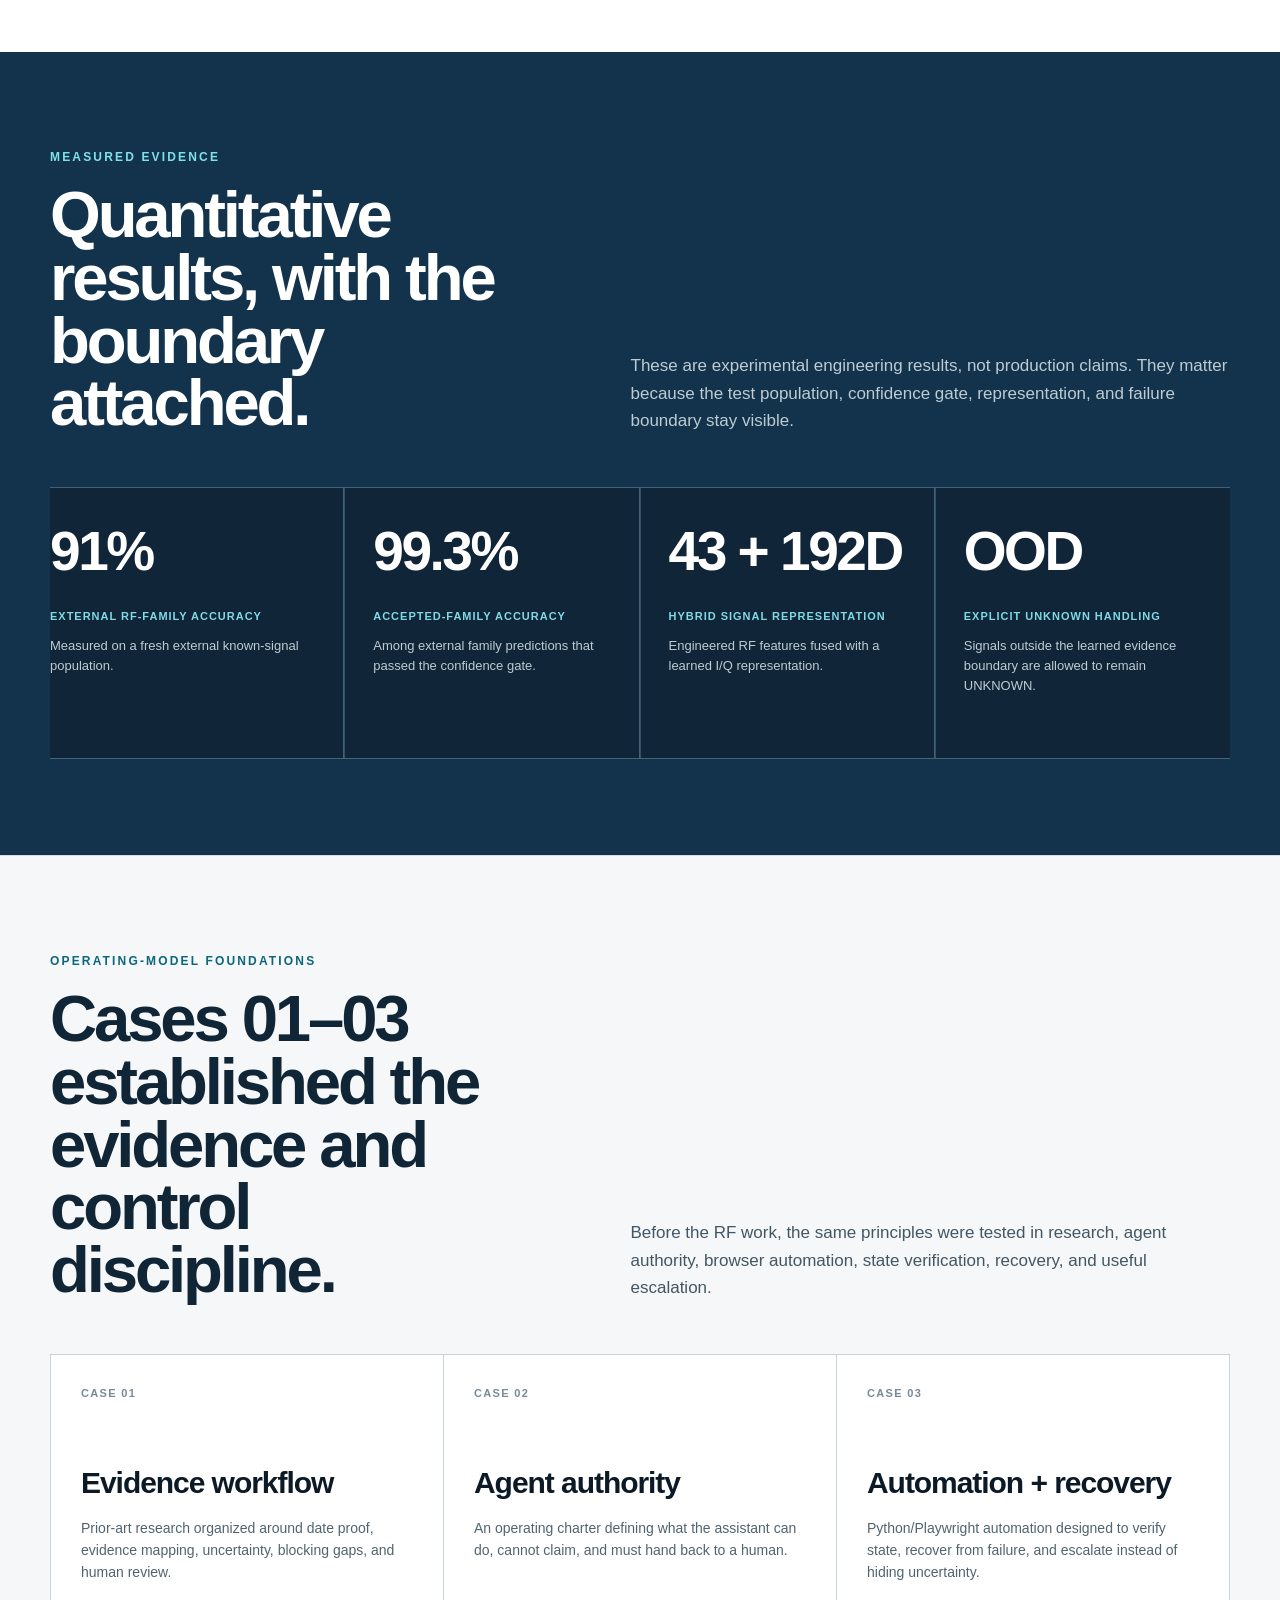
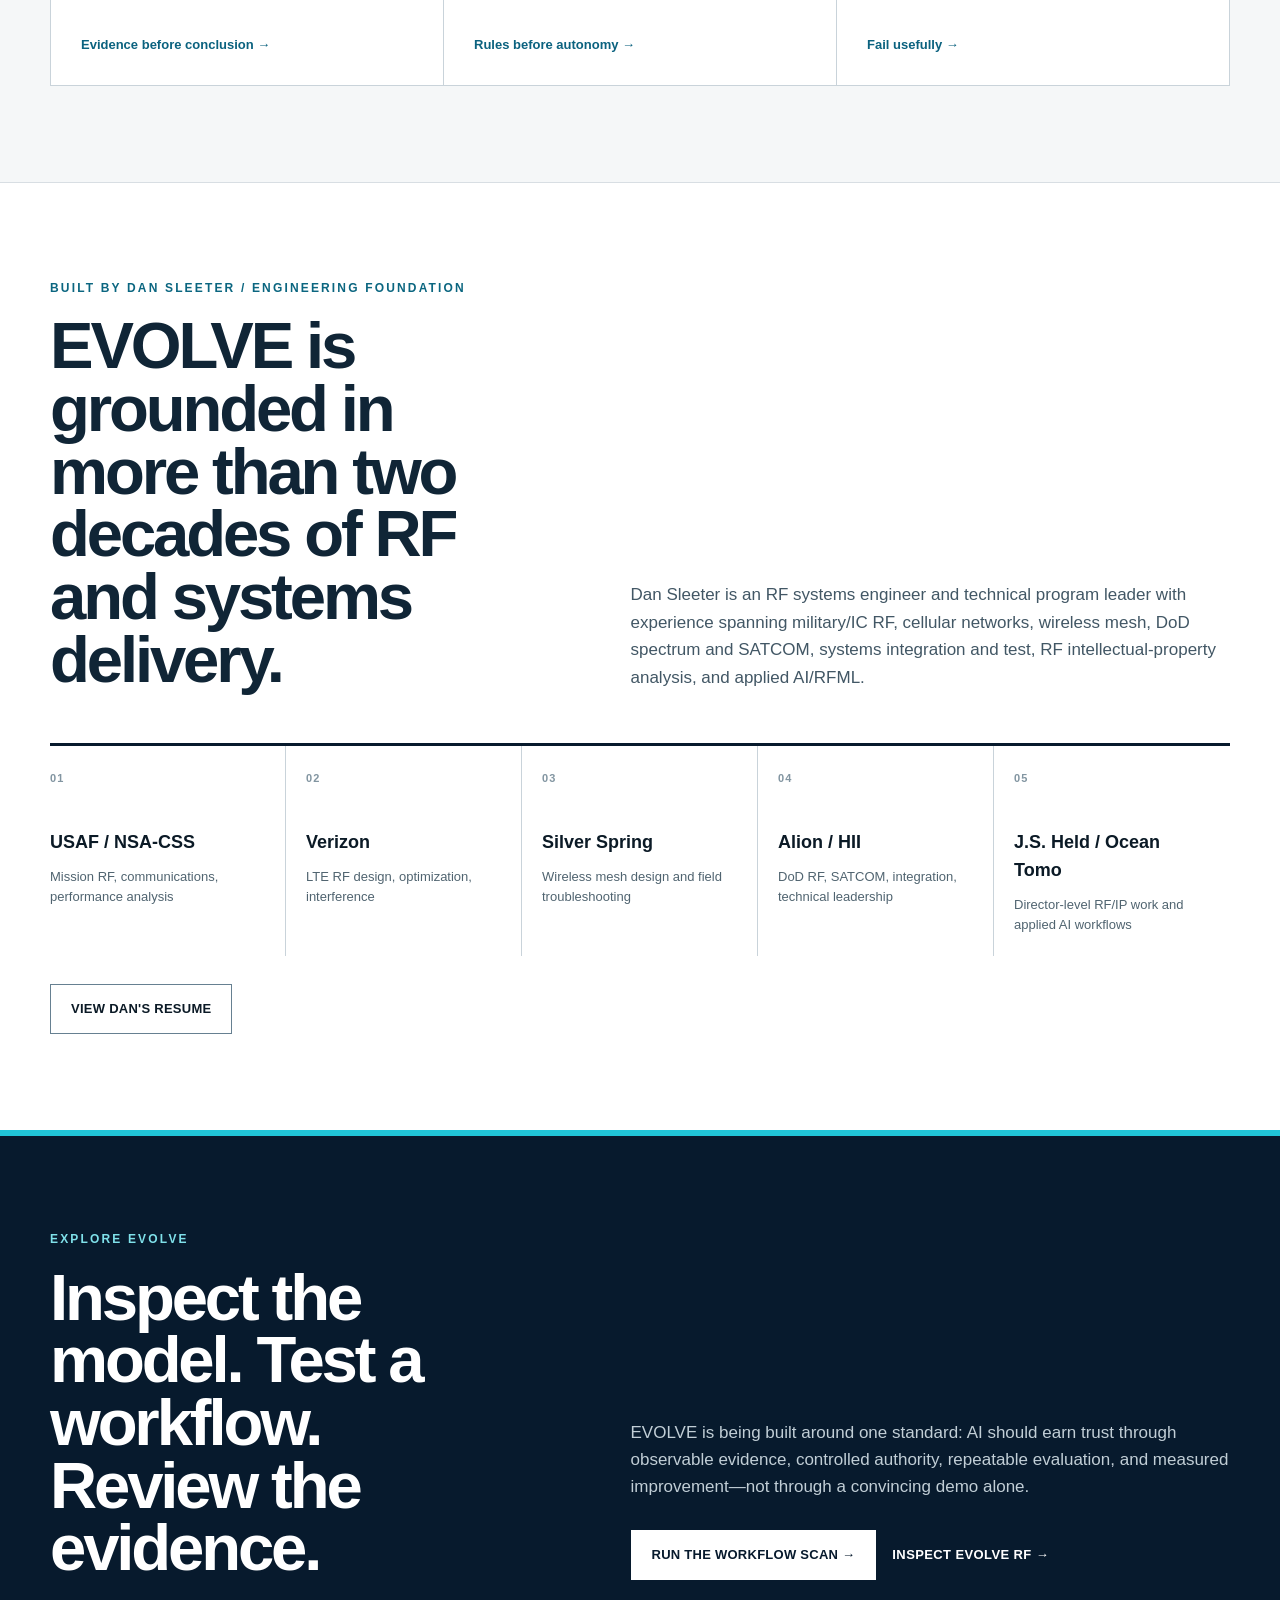
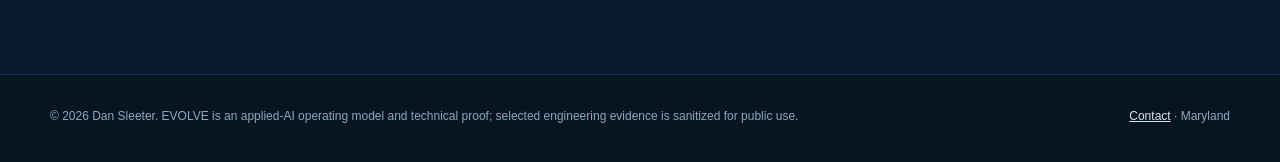
==== commit 1452dbc9: "Sanitize public history and remove private evaluator implementation" ====
--- a/index.html
+++ b/index.html
@@ -3,232 +3,223 @@
 <head>
   <meta charset="utf-8" />
   <meta name="viewport" content="width=device-width, initial-scale=1" />
-  <title>Dan Sleeter | RF Systems, AI / RFML & Technical Program Leadership</title>
-  <meta name="description" content="Dan Sleeter's technical portfolio: 20+ years in RF and systems engineering combined with AI/RFML, physical-world agents, evaluation, technical program leadership, and deployment-readiness evidence." />
+  <meta name="google-site-verification" content="OmdKl5UtWajihZk24kYeGAkpogAnMSO_oXP2i6uwuYA" />
+  <title>EVOLVE | Evidence-First AI Systems + RF Technical Proof</title>
+  <meta name="description" content="EVOLVE is an applied-AI operating model and technical proof for building evidence-first systems with deterministic controls, model assistance, human authority, evaluation, and bounded release. Built by RF systems engineer Dan Sleeter." />
   <meta name="robots" content="index,follow,max-image-preview:large,max-snippet:-1,max-video-preview:-1" />
   <link rel="canonical" href="https://ddsleets.github.io/ai-systems-portfolio/index.html" />
   <meta property="og:type" content="website" />
-  <meta property="og:site_name" content="Dan Sleeter Technical Portfolio" />
-  <meta property="og:title" content="Dan Sleeter | RF Systems, AI / RFML & Technical Program Leadership" />
-  <meta property="og:description" content="RF systems engineering, AI/RFML, physical-world agents, evaluation, and technical program leadership backed by measured engineering evidence." />
+  <meta property="og:site_name" content="EVOLVE | Dan Sleeter" />
+  <meta property="og:title" content="EVOLVE | Evidence-First AI Systems + RF Technical Proof" />
+  <meta property="og:description" content="An applied-AI operating model for moving from workflow friction and physical-world evidence to controlled, measurable AI systems." />
   <meta property="og:url" content="https://ddsleets.github.io/ai-systems-portfolio/index.html" />
   <meta name="twitter:card" content="summary" />
-  <meta name="twitter:title" content="Dan Sleeter | RF Systems, AI / RFML & Technical Program Leadership" />
-  <meta name="twitter:description" content="20+ years in RF and systems engineering, now applied to AI/RFML, agentic systems, evaluation, and deployment readiness." />
+  <meta name="twitter:title" content="EVOLVE | Evidence-First AI Systems" />
+  <meta name="twitter:description" content="Evidence-first AI systems, RF technical proof, bounded autonomy, and measurable release discipline." />
   <link rel="stylesheet" href="styles.css" />
   <script type="application/ld+json">
   {
-    "@context": "https://schema.org",
-    "@type": "Person",
-    "name": "Dan Sleeter",
-    "url": "https://ddsleets.github.io/ai-systems-portfolio/index.html",
-    "email": "mailto:daniel.d.sleeter@gmail.com",
-    "jobTitle": "RF Systems Engineer and Technical Program Leader",
-    "alumniOf": [
-      {"@type":"CollegeOrUniversity","name":"Arizona State University"},
-      {"@type":"Organization","name":"United States Air Force"}
-    ],
-    "knowsAbout": [
-      "RF systems engineering",
-      "wireless systems",
-      "spectrum engineering",
-      "systems integration",
-      "RF test and measurement",
-      "AI and RF machine learning",
-      "agentic AI workflows",
-      "technical program leadership",
-      "model and agent evaluation"
+    "@context":"https://schema.org",
+    "@graph":[
+      {
+        "@type":"CreativeWork",
+        "name":"EVOLVE Applied-AI Operating Model",
+        "url":"https://ddsleets.github.io/ai-systems-portfolio/index.html",
+        "description":"An evidence-first applied-AI operating model and technical proof covering workflow decomposition, deterministic controls, model assistance, human authority, evaluation, and bounded release.",
+        "creator":{"@type":"Person","name":"Dan Sleeter"}
+      },
+      {
+        "@type":"Person",
+        "name":"Dan Sleeter",
+        "url":"https://ddsleets.github.io/ai-systems-portfolio/resume.html",
+        "jobTitle":"RF Systems Engineer and Technical Program Leader",
+        "knowsAbout":["RF systems engineering","wireless systems","spectrum engineering","systems integration","RF test and measurement","AI and RF machine learning","agentic AI workflows","technical program leadership","model and agent evaluation"]
+      }
     ]
   }
   </script>
 </head>
-<body>
+<body class="home-industrial">
 <a class="skip-link" href="#main">Skip to content</a>
 <header class="site-header">
   <nav class="nav" aria-label="Primary">
-    <a class="brand" href="index.html" aria-current="page"><span class="brand-mark">DS</span><span>Dan Sleeter</span></a>
+    <a class="brand" href="index.html" aria-current="page"><span class="brand-mark">E</span><span>EVOLVE</span></a>
     <button class="menu-button" aria-label="Open navigation" aria-expanded="false">&#9776;</button>
-    <div class="nav-links">
-      <a href="index.html" aria-current="page">Portfolio</a>
-      <a href="case-agentic-rf.html">Case 04</a>
-      <a href="case-rfml-memory.html">Case 05</a>
-      <a href="case-ai-rfml-program.html">Case 06</a>
-      <a href="case-elevenlabs-rf-agent.html">Case 07</a>
-      <a href="case-agentic-prior-art.html">Earlier work</a>
-      <a class="nav-cta" href="mailto:daniel.d.sleeter@gmail.com">Contact</a>
-    </div>
+    <div class="nav-links"></div>
   </nav>
 </header>
 
 <main id="main">
-  <section class="hero">
-    <div class="container hero-grid">
+  <section class="industrial-hero">
+    <div class="industrial-hero-media" aria-hidden="true">
+      <div class="industrial-image-placeholder"><span>EVOLVE / RF HARDWARE + AI + MISSION SYSTEMS</span></div>
+    </div>
+    <div class="container industrial-hero-inner">
+      <div class="industrial-hero-copy">
+        <div class="industrial-kicker">EVOLVE / EVIDENCE-FIRST APPLIED AI</div>
+        <h1>Building AI systems that can survive contact with the real world.</h1>
+        <p>EVOLVE is an applied-AI operating model for taking messy workflows and physical-world evidence through deterministic controls, model assistance, human authority, evaluation, and bounded release. The goal is not maximum autonomy. The goal is a system you can inspect, challenge, measure, and improve.</p>
+        <div class="industrial-actions">
+          <a class="industrial-button primary" href="evolve.html">Explore EVOLVE &rarr;</a>
+          <a class="industrial-button" href="evolve-beta.html">Inspect EVOLVE RF</a>
+          <a class="industrial-text-link" href="#technical-evidence">See technical evidence &rarr;</a>
+        </div>
+      </div>
+      <aside class="failure-panel" aria-label="EVOLVE control principle">
+        <div class="failure-label">CORE CONTROL</div>
+        <strong>UNKNOWN is a valid system outcome.</strong>
+        <p>Incomplete evidence, out-of-distribution inputs, conflicting signals, and unsupported actions are surfaced for review instead of being forced into a confident answer.</p>
+        <a href="evolve.html#how-it-works">See the operating model &rarr;</a>
+      </aside>
+    </div>
+    <div class="container industrial-metric-rail" aria-label="EVOLVE proof signals">
+      <div><strong>EVOLVE</strong><span>Applied-AI operating model</span></div>
+      <div><strong>RF</strong><span>Physical-world technical proof</span></div>
+      <div><strong>99.3%</strong><span>Accepted RF-family accuracy / gated predictions</span></div>
+      <div><strong>UNKNOWN</strong><span>First-class evidence state</span></div>
+    </div>
+  </section>
+
+  <section class="industrial-section industrial-fast-read">
+    <div class="container">
+      <div class="industrial-heading">
+        <div>
+          <div class="industrial-kicker dark">HOW EVOLVE WORKS</div>
+          <h2>AI is one component of the system—not the operating model.</h2>
+        </div>
+        <p>EVOLVE starts with the workflow, decision, evidence, and consequence of being wrong. It then separates what should be deterministic, what may benefit from a model or agent, what must stay human-owned, and what has to be measured before the system earns more authority.</p>
+      </div>
+      <div class="control-grid">
+        <div class="control-card"><span>01</span><strong>Evidence before claims</strong><p>Measured results stay separate from architecture, prototypes, assumptions, and production-readiness statements.</p></div>
+        <div class="control-card"><span>02</span><strong>Deterministic where possible</strong><p>Rules, validation, instrumentation, and state control handle work that does not need a model.</p></div>
+        <div class="control-card"><span>03</span><strong>Uncertainty stays visible</strong><p>UNKNOWN, OOD, conflicting evidence, and low-confidence outputs trigger review instead of silent inference.</p></div>
+        <div class="control-card"><span>04</span><strong>Confidence is not permission</strong><p>High model confidence never becomes authority to take a consequential or irreversible action.</p></div>
+      </div>
+      <div class="industrial-actions" style="margin-top:28px;"><a class="industrial-button primary" href="evolve.html#workflow-scan">Run the Workflow Scan &rarr;</a><a class="industrial-button" href="evolve.html#how-it-works">Inspect the operating model</a></div>
+    </div>
+  </section>
+
+  <section class="industrial-section industrial-dark">
+    <div class="container">
+      <div class="industrial-heading inverse">
+        <div>
+          <div class="industrial-kicker">FLAGSHIP PHYSICAL-WORLD PROOF</div>
+          <h2>EVOLVE RF tests the operating model against a harder environment.</h2>
+        </div>
+        <p>Distributed RF sensing introduces real measurement limits, timing quality, localization uncertainty, heterogeneous devices, cooperative sensing, and consequential authority boundaries. EVOLVE RF makes those constraints part of the evidence instead of hiding them behind the AI layer.</p>
+      </div>
+      <a class="flagship-panel" href="evolve-beta.html">
+        <div class="flagship-copy">
+          <span class="flagship-index">EVOLVE RF / DISTRIBUTED RF OBSERVABILITY</span>
+          <h3>From device observations to one auditable RF event.</h3>
+          <p>The proof separates what software can establish today from what still requires physical field validation. It combines event correlation, capability-aware localization, cooperative sensing, guarded reasoning, and explicit uncertainty.</p>
+          <div class="industrial-tag-row"><span>Distributed sensing</span><span>Localization uncertainty</span><span>Guarded reasoning</span><span>Cooperative sensing</span><span>Evidence boundaries</span></div>
+        </div>
+        <div class="flagship-arrow">&rarr;</div>
+      </a>
+    </div>
+  </section>
+
+  <section class="industrial-section" id="technical-evidence">
+    <div class="container">
+      <div class="industrial-heading">
+        <div>
+          <div class="industrial-kicker dark">SUPPORTING TECHNICAL EVIDENCE</div>
+          <h2>Cases 04–07 show the engineering underneath EVOLVE.</h2>
+        </div>
+        <p>These cases are not separate products. They are the supporting proof: physical RF measurement, RFML recognition, integrated technical-program leadership, and independent evaluation under failure pressure.</p>
+      </div>
+      <div class="industrial-case-grid">
+        <a class="industrial-case" href="case-agentic-rf.html">
+          <div class="industrial-case-media"><span>CASE 04 / PHYSICAL RF AGENT</span></div>
+          <div class="industrial-case-body"><div class="industrial-case-num">04</div><h3>Supervised AI above real RF measurement hardware</h3><p>FieldFox + Python acquisition, deterministic recovery and validation, and explicit human authority for consequential actions.</p><strong>Open RF Agent proof &rarr;</strong></div>
+        </a>
+        <a class="industrial-case" href="case-rfml-memory.html">
+          <div class="industrial-case-media signal"><span>CASE 05 / RFML + MEMORY</span></div>
+          <div class="industrial-case-body"><div class="industrial-case-num">05</div><h3>Recognition that knows when it does not know</h3><p>43 engineered RF features, a 192-dimensional learned I/Q representation, hierarchical recognition, persistent RF evidence, and legitimate UNKNOWN decisions.</p><strong>Open RFML proof &rarr;</strong></div>
+        </a>
+        <a class="industrial-case" href="case-ai-rfml-program.html">
+          <div class="industrial-case-media"><span>CASE 06 / INTEGRATED PROGRAM</span></div>
+          <div class="industrial-case-body"><div class="industrial-case-num">06</div><h3>Connecting measurement, models, agents, and release gates</h3><p>A technical-program view of requirements, RF measurement, data controls, RFML, supervised agents, independent evaluation, and readiness decisions.</p><strong>Open integrated program &rarr;</strong></div>
+        </a>
+        <a class="industrial-case" href="case-elevenlabs-rf-agent.html">
+          <div class="industrial-case-media agent"><span>CASE 07 / ADVERSARIAL EVALUATION</span></div>
+          <div class="industrial-case-body"><div class="industrial-case-num">07</div><h3>Testing an RF assistant against overconfidence and weak evidence</h3><p>Baseline failure analysis, guardrail revision, regression testing, and reviewer-visible evidence boundaries.</p><strong>Open evaluation proof &rarr;</strong></div>
+        </a>
+      </div>
+    </div>
+  </section>
+
+  <section class="industrial-section evidence-band">
+    <div class="container">
+      <div class="industrial-heading inverse">
+        <div>
+          <div class="industrial-kicker">MEASURED EVIDENCE</div>
+          <h2>Quantitative results, with the boundary attached.</h2>
+        </div>
+        <p>These are experimental engineering results, not production claims. They matter because the test population, confidence gate, representation, and failure boundary stay visible.</p>
+      </div>
+      <div class="evidence-metrics">
+        <div class="evidence-metric"><strong>91%</strong><span>External RF-family accuracy</span><p>Measured on a fresh external known-signal population.</p></div>
+        <div class="evidence-metric"><strong>99.3%</strong><span>Accepted-family accuracy</span><p>Among external family predictions that passed the confidence gate.</p></div>
+        <div class="evidence-metric"><strong>43 + 192D</strong><span>Hybrid signal representation</span><p>Engineered RF features fused with a learned I/Q representation.</p></div>
+        <div class="evidence-metric"><strong>OOD</strong><span>Explicit unknown handling</span><p>Signals outside the learned evidence boundary are allowed to remain UNKNOWN.</p></div>
+      </div>
+    </div>
+  </section>
+
+  <section class="industrial-section foundation-section">
+    <div class="container">
+      <div class="industrial-heading">
+        <div>
+          <div class="industrial-kicker dark">OPERATING-MODEL FOUNDATIONS</div>
+          <h2>Cases 01–03 established the evidence and control discipline.</h2>
+        </div>
+        <p>Before the RF work, the same principles were tested in research, agent authority, browser automation, state verification, recovery, and useful escalation.</p>
+      </div>
+      <div class="foundation-grid">
+        <a href="case-agentic-prior-art.html"><span>CASE 01</span><h3>Evidence workflow</h3><p>Prior-art research organized around date proof, evidence mapping, uncertainty, blocking gaps, and human review.</p><strong>Evidence before conclusion &rarr;</strong></a>
+        <a href="case-ip-navigator.html"><span>CASE 02</span><h3>Agent authority</h3><p>An operating charter defining what the assistant can do, cannot claim, and must hand back to a human.</p><strong>Rules before autonomy &rarr;</strong></a>
+        <a href="case-automation.html"><span>CASE 03</span><h3>Automation + recovery</h3><p>Python/Playwright automation designed to verify state, recover from failure, and escalate instead of hiding uncertainty.</p><strong>Fail usefully &rarr;</strong></a>
+      </div>
+    </div>
+  </section>
+
+  <section class="industrial-section career-section" id="dan-sleeter">
+    <div class="container">
+      <div class="industrial-heading">
+        <div>
+          <div class="industrial-kicker dark">BUILT BY DAN SLEETER / ENGINEERING FOUNDATION</div>
+          <h2>EVOLVE is grounded in more than two decades of RF and systems delivery.</h2>
+        </div>
+        <p>Dan Sleeter is an RF systems engineer and technical program leader with experience spanning military/IC RF, cellular networks, wireless mesh, DoD spectrum and SATCOM, systems integration and test, RF intellectual-property analysis, and applied AI/RFML.</p>
+      </div>
+      <div class="career-rail">
+        <div><span>01</span><strong>USAF / NSA-CSS</strong><p>Mission RF, communications, performance analysis</p></div>
+        <div><span>02</span><strong>Verizon</strong><p>LTE RF design, optimization, interference</p></div>
+        <div><span>03</span><strong>Silver Spring</strong><p>Wireless mesh design and field troubleshooting</p></div>
+        <div><span>04</span><strong>Alion / HII</strong><p>DoD RF, SATCOM, integration, technical leadership</p></div>
+        <div><span>05</span><strong>J.S. Held / Ocean Tomo</strong><p>Director-level RF/IP work and applied AI workflows</p></div>
+      </div>
+      <div class="industrial-actions" style="margin-top:28px;"><a class="industrial-button" href="resume.html">View Dan's resume</a><a class="industrial-text-link" href="contact.html">Contact &rarr;</a></div>
+    </div>
+  </section>
+
+  <section class="industrial-cta">
+    <div class="container industrial-cta-grid">
       <div>
-        <div class="eyebrow">RF systems + AI / RFML technical leadership</div>
-        <h1>I build and lead technical systems where the evidence has to hold up.</h1>
-        <p class="hero-copy">My background is 20+ years in RF engineering, systems integration, test, troubleshooting, and technical leadership. I now apply that same discipline to AI-enabled RF systems, RF machine learning, physical-world agents, agent evaluation, and deployment-readiness decisions.</p>
-        <div class="button-row">
-          <a class="button" href="case-ai-rfml-program.html">Start with the flagship program &rarr;</a>
-          <a class="button secondary" href="evolve-beta.html">Explore EVOLVE RF Beta</a>
-          <a class="button secondary" href="https://github.com/ddsleets/ai-systems-portfolio">GitHub</a>
-        </div>
-        <p class="muted-note" style="margin-top:16px;">Résumé and full CV downloads will be added here after the current versions are uploaded.</p>
-      </div>
-      <aside class="hero-side" aria-label="Portfolio context">
-        <strong>Professional identity</strong>
-        <p>RF systems engineer, technical program leader, and hands-on builder connecting physical measurement with applied AI.</p>
-        <strong>Current focus</strong>
-        <p>AI + RF / RFML systems: measurement, data, supervised agents, model evaluation, human controls, risk, and deployment readiness.</p>
-        <strong>Public claim boundary</strong>
-        <p>The AI/RFML work is experimental and research-grade unless explicitly stated otherwise. Measured results and limitations are shown together.</p>
-      </aside>
-    </div>
-  </section>
-
-  <section class="section alt">
-    <div class="container">
-      <div class="section-heading">
-        <div><div class="small-kicker">Fast read</div><h2>Engineering depth before AI vocabulary.</h2></div>
-        <p>A recruiter or technical reviewer should be able to understand the profile quickly: long-form RF/systems experience first, then newer hands-on AI/RFML work that is measured, bounded, and tied to actual engineering decisions.</p>
-      </div>
-      <div class="pattern-grid">
-        <div class="pattern-card"><div class="pattern-symbol">20+</div><div class="pattern-name">Years RF + systems</div><p>RF engineering, wireless systems, test, systems integration, field troubleshooting, technical leadership, and secure mission environments.</p></div>
-        <div class="pattern-card"><div class="pattern-symbol">EE</div><div class="pattern-name">Electrical engineering foundation</div><p>B.S. Electrical Engineering plus an engineering-management graduate path in progress.</p></div>
-        <div class="pattern-card"><div class="pattern-symbol">RF</div><div class="pattern-name">Physical-world engineering</div><p>Keysight FieldFox instrumentation, Python automation, RF measurements, deterministic control, validation, and post-processing.</p></div>
-        <div class="pattern-card"><div class="pattern-symbol">AI</div><div class="pattern-name">Applied agentic systems</div><p>Supervised AI workflows, evidence traceability, bounded authority, adversarial evaluation, and explicit human decision ownership.</p></div>
-      </div>
-    </div>
-  </section>
-
-  <section class="section">
-    <div class="container">
-      <div class="section-heading">
-        <div><div class="small-kicker">Flagship case</div><h2>One integrated program story.</h2></div>
-        <p>Case 06 is the best place to start. It connects physical RF measurement, RFML, agent integration, independent evaluation, human Gold judgments, technical risk, and release gates into one program-level decision framework.</p>
-      </div>
-      <div class="note-panel">
-        <div>
-          <div class="small-kicker inverse-kicker">Case 06 / AI + RFML technical program</div>
-          <h2>From measurement to a defensible deployment decision.</h2>
-        </div>
-        <div>
-          <p>The system story starts at the instrument, moves through RFML development and supervised agent behavior, then asks the harder question: what evidence is actually strong enough to justify advancing the capability?</p>
-          <div class="button-row"><a class="button" href="case-ai-rfml-program.html">Read Case 06 &rarr;</a></div>
-        </div>
-      </div>
-    </div>
-  </section>
-
-  <section class="section alt" id="work">
-    <div class="container">
-      <div class="section-heading">
-        <div><div class="small-kicker">Supporting technical evidence</div><h2>Three cases show how the program was built and tested.</h2></div>
-        <p>Cases 04, 05, and 07 are not disconnected demos. Together they show the progression from instrument-level supervised autonomy, to RFML investigation, to conversational agent evaluation and guardrail regression.</p>
-      </div>
-      <div class="case-grid">
-        <a class="case-card featured" href="case-agentic-rf.html">
-          <div class="case-num">CASE 04 / PHYSICAL-WORLD AGENT</div>
-          <h3>Supervised AI above a real RF measurement workflow</h3>
-          <p>A deterministic FieldFox/Python acquisition system with a supervised AI layer for approved collection, recovery, validation, and explicit human authority.</p>
-          <div class="case-tags"><span class="tag">FieldFox</span><span class="tag">Python</span><span class="tag">Agentic AI</span><span class="tag">Bounded autonomy</span></div>
-          <div class="case-link">Read Case 04 &rarr;</div>
-        </a>
-        <a class="case-card featured" href="case-rfml-memory.html">
-          <div class="case-num">CASE 05 / RFML + PERSISTENT RF MEMORY</div>
-          <h3>An AI RF investigator that learns from what it measures</h3>
-          <p>43 engineered RF features, a 192-dimensional learned I/Q representation, hierarchical recognition, legitimate UNKNOWN decisions, and a controlled human-verification loop.</p>
-          <div class="case-tags"><span class="tag">RFML</span><span class="tag">PyTorch</span><span class="tag">TorchSig</span><span class="tag">Human verification</span></div>
-          <div class="case-link">Read Case 05 &rarr;</div>
-        </a>
-        <a class="case-card featured" href="case-elevenlabs-rf-agent.html">
-          <div class="case-num">CASE 07 / RF FIELD SUPPORT AGENT</div>
-          <h3>Adversarially evaluating an RF engineering assistant</h3>
-          <p>An ElevenAgents side project that established a behavioral baseline, exposed overconfidence around evidence, revised the guardrails, and regression-tested the same failure modes.</p>
-          <div class="case-tags"><span class="tag">ElevenAgents</span><span class="tag">Agent evaluation</span><span class="tag">Regression</span><span class="tag">Human judgment</span></div>
-          <div class="case-link">Read Case 07 &rarr;</div>
-        </a>
-      </div>
-    </div>
-  </section>
-
-  <section class="section">
-    <div class="container">
-      <div class="section-heading">
-        <div><div class="small-kicker">Measured evidence</div><h2>Results are useful only when the boundary is visible.</h2></div>
-        <p>The portfolio separates measured experiment results from production claims. That same discipline runs through RFML performance, agent behavior, field measurements, localization uncertainty, and deployment readiness.</p>
-      </div>
-      <div class="pattern-grid">
-        <div class="pattern-card"><div class="pattern-symbol">235</div><div class="pattern-name">RFML representation</div><p>43 engineered RF features fused with a 192-dimensional learned I/Q representation.</p></div>
-        <div class="pattern-card"><div class="pattern-symbol">91%</div><div class="pattern-name">External RF-family accuracy</div><p>Measured on a fresh external known-signal population in the experimental RFML pipeline.</p></div>
-        <div class="pattern-card"><div class="pattern-symbol">99.3%</div><div class="pattern-name">Accepted-family accuracy</div><p>Accuracy among external family predictions that passed the confidence gate.</p></div>
-        <div class="pattern-card"><div class="pattern-symbol">V2</div><div class="pattern-name">Agent regression</div><p>Baseline failure analysis, evidence-strength guardrail revision, and repeated adversarial RF tests using ElevenAgents.</p></div>
-      </div>
-    </div>
-  </section>
-
-  <section class="section alt">
-    <div class="container">
-      <div class="section-heading">
-        <div><div class="small-kicker">Public beta</div><h2>EVOLVE RF is the next system-level extension.</h2></div>
-        <p>EVOLVE RF explores distributed RF observability, interference correlation, localization uncertainty, and cooperative sensing across heterogeneous devices. The public Beta is intentionally constrained to synthetic/demo behavior and architecture-level evidence; proprietary source and unverified field claims remain private.</p>
-      </div>
-      <div class="note-panel">
-        <div>
-          <div class="small-kicker inverse-kicker">EVOLVE RF / Beta</div>
-          <h2>See the distributed RF concept without exposing the proprietary core.</h2>
-        </div>
-        <div>
-          <p>The current software alpha includes authenticated edge/fusion transport, device capability enforcement, adaptive baselines, persistent event correlation, RSSI localization with uncertainty, cooperative-sensing command flow, and an operator event/map view. The public Beta makes the concept inspectable while preserving the evidence boundary.</p>
-          <div class="button-row"><a class="button" href="evolve-beta.html">Open EVOLVE RF Beta &rarr;</a></div>
-        </div>
-      </div>
-    </div>
-  </section>
-
-  <section class="section">
-    <div class="container">
-      <div class="section-heading">
-        <div><div class="small-kicker">Career foundation</div><h2>The AI work sits on top of a long RF and systems career.</h2></div>
-        <p>The portfolio is intentionally project-heavy, but the work is grounded in engineering roles spanning military RF systems, cellular networks, smart-grid mesh, DoD spectrum/SATCOM, systems integration, technical leadership, and RF intellectual-property consulting.</p>
-      </div>
-      <div class="principles">
-        <div class="principle"><strong>01. U.S. Air Force / NSA-CSS</strong><span>RF transmission systems, mission communications, IT/project coordination, performance analysis.</span></div>
-        <div class="principle"><strong>02. Verizon Wireless</strong><span>LTE RF design, optimization, DAS/small cell, propagation, interference, and field coordination.</span></div>
-        <div class="principle"><strong>03. Silver Spring Networks</strong><span>RF design and field troubleshooting for wireless smart-grid and mesh systems.</span></div>
-        <div class="principle"><strong>04. Alion / HII</strong><span>Senior RF engineering, SATCOM/spectrum, technical project leadership, systems integration, and secure delivery.</span></div>
-        <div class="principle"><strong>05. J.S. Held / Ocean Tomo</strong><span>Director-level RF intellectual-property consulting, principal RF engineering, and applied AI workflows.</span></div>
-      </div>
-    </div>
-  </section>
-
-  <section class="section alt">
-    <div class="container">
-      <div class="section-heading">
-        <div><div class="small-kicker">Earlier work</div><h2>The same operating principles appeared before the RFML program.</h2></div>
-        <p>Cases 01–03 cover evidence-first research, explicit agent authority, and resilient automation. They are preserved as earlier work rather than competing with the primary RF/AI narrative.</p>
-      </div>
-      <div class="case-grid">
-        <a class="case-card" href="case-agentic-prior-art.html"><div class="case-num">CASE 01 / EVIDENCE WORKFLOW</div><h3>Prior-art research as a reviewable process</h3><p>Scope, evidence mapping, date proof, uncertainty, blocking gaps, and human review.</p><div class="case-link">Read Case 01 &rarr;</div></a>
-        <a class="case-card" href="case-ip-navigator.html"><div class="case-num">CASE 02 / AGENT AUTHORITY</div><h3>Rules before autonomy</h3><p>An operating charter for what an AI research assistant can do, cannot claim, and must hand back.</p><div class="case-link">Read Case 02 &rarr;</div></a>
-        <a class="case-card" href="case-automation.html"><div class="case-num">CASE 03 / AUTOMATION + RECOVERY</div><h3>Making brittle automation fail usefully</h3><p>Python/Playwright recovery, verification, state handling, and human escalation.</p><div class="case-link">Read Case 03 &rarr;</div></a>
-      </div>
-    </div>
-  </section>
-
-  <section class="section">
-    <div class="container">
-      <div class="note-panel">
-        <div><div class="small-kicker inverse-kicker">Technical leadership</div><h2>Stay close enough to the engineering to know when the story gets ahead of the evidence.</h2></div>
-        <div>
-          <p>Across RF systems, AI/RFML, and technical programs, the operating model is the same: define the decision, expose assumptions, build measurable evidence, make failure visible, preserve human authority, and state clearly what is ready to advance.</p>
-          <div class="button-row"><a class="button" href="mailto:daniel.d.sleeter@gmail.com">Contact me</a><a class="button secondary" href="https://github.com/ddsleets/ai-systems-portfolio">View source portfolio</a></div>
-        </div>
+        <div class="industrial-kicker">EXPLORE EVOLVE</div>
+        <h2>Inspect the model. Test a workflow. Review the evidence.</h2>
+      </div>
+      <div>
+        <p>EVOLVE is being built around one standard: AI should earn trust through observable evidence, controlled authority, repeatable evaluation, and measured improvement—not through a convincing demo alone.</p>
+        <div class="industrial-actions"><a class="industrial-button light" href="evolve.html#workflow-scan">Run the Workflow Scan &rarr;</a><a class="industrial-text-link light" href="evolve-beta.html">Inspect EVOLVE RF &rarr;</a></div>
       </div>
     </div>
   </section>
 </main>
 
-<footer class="site-footer"><div class="container footer-grid"><span>&copy; 2026 Dan Sleeter. Selected work is sanitized for public portfolio use.</span><span><a href="mailto:daniel.d.sleeter@gmail.com">Email</a> &middot; Maryland</span></div></footer>
+<footer class="site-footer"><div class="container footer-grid"><span>&copy; 2026 Dan Sleeter. EVOLVE is an applied-AI operating model and technical proof; selected engineering evidence is sanitized for public use.</span><span><a href="contact.html">Contact</a> &middot; Maryland</span></div></footer>
 <script src="script.js"></script>
 </body>
-</html>
+</html>
--- a/styles.css
+++ b/styles.css
@@ -18,6 +18,14 @@
   --radius: 20px;
   --shadow: 0 18px 50px rgba(13, 22, 36, .08);
   --max: 1180px;
+
+  --industrial-navy: #081523;
+  --industrial-navy-2: #0d2238;
+  --industrial-slate: #506173;
+  --industrial-steel: #d7dde3;
+  --industrial-ice: #eef3f6;
+  --industrial-cyan: #33b7d8;
+  --industrial-orange: #f26b38;
 }
 
 * { box-sizing: border-box; }
@@ -352,6 +360,247 @@
 .footer-grid { display: flex; justify-content: space-between; gap: 20px; flex-wrap: wrap; }
 .footer-grid a { color: var(--ink-2); }
 
+/* Mission-critical / industrial homepage */
+.home-industrial {
+  background: #f3f5f6;
+  color: var(--industrial-navy);
+}
+.home-industrial .site-header {
+  background: rgba(7, 20, 32, .94);
+  border-color: rgba(255,255,255,.1);
+}
+.home-industrial .brand,
+.home-industrial .nav-links a,
+.home-industrial .menu-button { color: #fff; }
+.home-industrial .brand-mark {
+  background: var(--industrial-orange);
+  border-radius: 0;
+}
+.home-industrial .nav-links a:hover,
+.home-industrial .nav-links a[aria-current="page"] { background: rgba(255,255,255,.1); color: #fff; }
+.home-industrial .nav-cta { border-color: rgba(255,255,255,.5) !important; color: #fff !important; }
+.home-industrial .nav-cta:hover { background: #fff !important; color: var(--industrial-navy) !important; }
+.home-industrial .site-footer {
+  background: #071420;
+  color: #aeb9c4;
+  border-color: rgba(255,255,255,.08);
+}
+.home-industrial .site-footer a { color: #fff; }
+
+.industrial-hero {
+  position: relative;
+  background: var(--industrial-navy);
+  color: #fff;
+  min-height: 780px;
+  isolation: isolate;
+  overflow: hidden;
+}
+.industrial-hero::after {
+  content: "";
+  position: absolute;
+  inset: 0;
+  background:
+    linear-gradient(90deg, rgba(4,14,24,.96) 0%, rgba(4,14,24,.90) 42%, rgba(4,14,24,.35) 72%, rgba(4,14,24,.5) 100%),
+    linear-gradient(180deg, rgba(4,14,24,.08) 0%, rgba(4,14,24,.72) 100%);
+  z-index: -1;
+}
+.industrial-hero-media {
+  position: absolute;
+  inset: 0;
+  z-index: -2;
+}
+.industrial-image-placeholder {
+  width: 100%;
+  height: 100%;
+  background:
+    radial-gradient(circle at 82% 26%, rgba(51,183,216,.28), transparent 28%),
+    linear-gradient(140deg, #25394a 0%, #14283a 38%, #0b1e30 65%, #101a22 100%);
+  position: relative;
+}
+.industrial-image-placeholder::before,
+.industrial-image-placeholder::after {
+  content: "";
+  position: absolute;
+  border: 1px solid rgba(255,255,255,.12);
+}
+.industrial-image-placeholder::before { width: 46vw; height: 46vw; border-radius: 50%; right: -8vw; top: 4vw; }
+.industrial-image-placeholder::after { width: 28vw; height: 28vw; border-radius: 50%; right: 4vw; top: 13vw; }
+.industrial-image-placeholder span {
+  position: absolute;
+  right: 4vw;
+  bottom: 3vw;
+  color: rgba(255,255,255,.34);
+  font-size: 10px;
+  letter-spacing: .18em;
+  font-weight: 800;
+}
+.industrial-hero-inner {
+  min-height: 615px;
+  display: grid;
+  grid-template-columns: minmax(0, 1.4fr) minmax(290px, .6fr);
+  gap: 70px;
+  align-items: center;
+  padding-top: 56px;
+  padding-bottom: 46px;
+}
+.industrial-hero-copy { max-width: 830px; }
+.industrial-kicker {
+  color: var(--industrial-cyan);
+  font-size: 12px;
+  font-weight: 850;
+  letter-spacing: .15em;
+  text-transform: uppercase;
+  margin-bottom: 16px;
+}
+.industrial-kicker.dark { color: #315e7e; }
+.industrial-hero h1 {
+  margin: 0 0 28px;
+  max-width: 900px;
+  font-size: clamp(54px, 7.2vw, 94px);
+  line-height: .93;
+  letter-spacing: -.055em;
+  color: #fff;
+}
+.industrial-hero-copy > p {
+  max-width: 760px;
+  font-size: clamp(19px, 1.9vw, 24px);
+  line-height: 1.48;
+  color: #c4ced8;
+}
+.industrial-actions { display: flex; flex-wrap: wrap; gap: 12px; align-items: center; margin-top: 30px; }
+.industrial-button {
+  min-height: 48px;
+  padding: 0 20px;
+  border: 1px solid rgba(255,255,255,.5);
+  color: #fff;
+  text-decoration: none;
+  display: inline-flex;
+  align-items: center;
+  justify-content: center;
+  font-weight: 800;
+  font-size: 13px;
+  letter-spacing: .01em;
+}
+.industrial-button.primary { background: var(--industrial-orange); border-color: var(--industrial-orange); color: #fff; }
+.industrial-button.light { background: #fff; border-color: #fff; color: var(--industrial-navy); }
+.industrial-text-link { color: var(--industrial-cyan); text-decoration: none; font-weight: 800; font-size: 13px; padding: 12px 4px; }
+.industrial-text-link.light { color: #fff; }
+.failure-panel {
+  align-self: end;
+  border-top: 4px solid var(--industrial-orange);
+  background: rgba(7,20,32,.82);
+  padding: 28px 28px 30px;
+  backdrop-filter: blur(6px);
+}
+.failure-label { color: var(--industrial-orange); font-size: 10px; font-weight: 900; letter-spacing: .16em; margin-bottom: 16px; }
+.failure-panel strong { display: block; font-size: 25px; line-height: 1.05; margin-bottom: 12px; }
+.failure-panel p { color: #b8c4cf; font-size: 14px; }
+.failure-panel a { color: #fff; text-decoration: none; font-size: 12px; font-weight: 800; }
+.industrial-metric-rail {
+  display: grid;
+  grid-template-columns: repeat(4, 1fr);
+  border-top: 1px solid rgba(255,255,255,.15);
+  border-bottom: 1px solid rgba(255,255,255,.15);
+}
+.industrial-metric-rail > div { padding: 24px 22px 26px 0; border-right: 1px solid rgba(255,255,255,.15); }
+.industrial-metric-rail > div:not(:first-child) { padding-left: 22px; }
+.industrial-metric-rail > div:last-child { border-right: 0; }
+.industrial-metric-rail strong { display: block; font-size: clamp(26px, 3.2vw, 46px); line-height: 1; color: #fff; margin-bottom: 8px; }
+.industrial-metric-rail span { color: #aebcc8; font-size: 12px; line-height: 1.35; display: block; }
+
+.industrial-section { padding: 90px 0; background: #f3f5f6; }
+.industrial-section + .industrial-section { border-top: 1px solid #d8dee3; }
+.industrial-heading {
+  display: grid;
+  grid-template-columns: 1fr .9fr;
+  gap: 80px;
+  align-items: end;
+  margin-bottom: 48px;
+}
+.industrial-heading h2,
+.evolve-proof-grid h2,
+.industrial-cta h2 {
+  margin: 0;
+  font-size: clamp(40px, 5vw, 68px);
+  line-height: .98;
+  letter-spacing: -.048em;
+}
+.industrial-heading > p,
+.evolve-proof-grid p,
+.industrial-cta p { margin: 0; color: #536476; font-size: 17px; line-height: 1.6; }
+.industrial-heading.inverse h2,
+.industrial-heading.inverse p { color: #fff; }
+.industrial-heading.inverse p { color: #b8c3ce; }
+.control-grid { display: grid; grid-template-columns: repeat(4, 1fr); gap: 1px; background: #cfd7dd; border: 1px solid #cfd7dd; }
+.control-card { background: #fff; padding: 26px; min-height: 250px; }
+.control-card span { font-size: 11px; color: var(--industrial-orange); font-weight: 900; letter-spacing: .1em; }
+.control-card strong { display: block; margin: 54px 0 12px; font-size: 22px; line-height: 1.05; }
+.control-card p { color: #5a6a78; font-size: 14px; margin: 0; }
+
+.industrial-dark { background: var(--industrial-navy-2); color: #fff; border-top: none !important; }
+.flagship-panel {
+  display: grid;
+  grid-template-columns: 1fr auto;
+  gap: 40px;
+  text-decoration: none;
+  border-top: 1px solid rgba(255,255,255,.2);
+  border-bottom: 1px solid rgba(255,255,255,.2);
+  padding: 44px 0;
+}
+.flagship-index { color: var(--industrial-cyan); font-size: 11px; font-weight: 900; letter-spacing: .14em; }
+.flagship-panel h3 { font-size: clamp(34px, 4.2vw, 56px); line-height: .98; max-width: 830px; margin: 18px 0; }
+.flagship-panel p { max-width: 760px; color: #b8c3ce; font-size: 16px; }
+.industrial-tag-row { display: flex; flex-wrap: wrap; gap: 8px; margin-top: 24px; }
+.industrial-tag-row span { border: 1px solid rgba(255,255,255,.24); padding: 7px 10px; font-size: 11px; font-weight: 700; color: #dce4ea; }
+.flagship-arrow { align-self: center; font-size: 54px; color: var(--industrial-orange); }
+
+.industrial-case-grid { display: grid; grid-template-columns: repeat(3, 1fr); gap: 18px; }
+.industrial-case { display: flex; flex-direction: column; min-height: 500px; background: #fff; text-decoration: none; border: 1px solid #d4dce2; }
+.industrial-case-media { min-height: 170px; background: linear-gradient(135deg, #253f52, #102334); position: relative; overflow: hidden; }
+.industrial-case-media::after { content: ""; position: absolute; width: 240px; height: 240px; border: 1px solid rgba(255,255,255,.18); border-radius: 50%; right: -50px; top: -20px; }
+.industrial-case-media.signal { background: linear-gradient(135deg, #0d3650, #132333 65%, #0a1721); }
+.industrial-case-media.agent { background: linear-gradient(135deg, #283342, #0a1724); }
+.industrial-case-media span { position: absolute; left: 20px; bottom: 18px; color: #fff; font-size: 10px; font-weight: 900; letter-spacing: .13em; }
+.industrial-case-body { padding: 26px; display: flex; flex-direction: column; flex: 1; }
+.industrial-case-num { color: var(--industrial-orange); font-size: 12px; font-weight: 900; }
+.industrial-case h3 { font-size: 28px; line-height: 1.04; margin: 36px 0 14px; }
+.industrial-case p { color: #5b6976; font-size: 14px; }
+.industrial-case strong { margin-top: auto; padding-top: 28px; font-size: 12px; color: #204f70; }
+
+.evidence-band { background: #102538; color: #fff; border-top: none !important; }
+.evidence-metrics { display: grid; grid-template-columns: repeat(4, 1fr); gap: 1px; background: rgba(255,255,255,.14); }
+.evidence-metric { background: #102538; padding: 34px 28px; min-height: 270px; }
+.evidence-metric strong { display: block; font-size: clamp(38px, 4.6vw, 66px); line-height: 1; color: #fff; margin-bottom: 32px; }
+.evidence-metric span { display: block; color: var(--industrial-cyan); font-weight: 800; font-size: 13px; margin-bottom: 10px; }
+.evidence-metric p { color: #aebbc6; font-size: 13px; margin: 0; }
+
+.foundation-grid { display: grid; grid-template-columns: repeat(3, 1fr); gap: 1px; background: #cfd7dd; border: 1px solid #cfd7dd; }
+.foundation-grid a { background: #fff; padding: 30px; min-height: 330px; text-decoration: none; display: flex; flex-direction: column; }
+.foundation-grid span { color: var(--industrial-orange); font-size: 10px; font-weight: 900; letter-spacing: .13em; }
+.foundation-grid h3 { font-size: 30px; margin: 48px 0 14px; }
+.foundation-grid p { color: #5b6976; font-size: 14px; }
+.foundation-grid strong { margin-top: auto; font-size: 12px; color: #204f70; }
+
+.evolve-proof-section { background: #071420; color: #fff; border-top: none !important; }
+.evolve-proof-grid { display: grid; grid-template-columns: .9fr 1.1fr; gap: 90px; align-items: start; }
+.evolve-proof-grid h2 { color: #fff; }
+.evolve-proof-grid p { color: #b5c0ca; }
+.evolve-proof-grid p strong { color: #fff; }
+
+.career-section { background: #eef2f4; }
+.career-rail { display: grid; grid-template-columns: repeat(5, 1fr); border-top: 1px solid #bfc9d1; }
+.career-rail > div { padding: 24px 20px 0 0; border-right: 1px solid #cbd4da; min-height: 190px; }
+.career-rail > div:not(:first-child) { padding-left: 20px; }
+.career-rail > div:last-child { border-right: 0; }
+.career-rail span { display: block; color: var(--industrial-orange); font-size: 10px; font-weight: 900; letter-spacing: .1em; margin-bottom: 34px; }
+.career-rail strong { display: block; font-size: 17px; margin-bottom: 8px; }
+.career-rail p { margin: 0; color: #63717d; font-size: 12px; }
+
+.industrial-cta { background: var(--industrial-orange); color: #fff; padding: 86px 0; }
+.industrial-cta-grid { display: grid; grid-template-columns: 1fr 1fr; gap: 80px; align-items: end; }
+.industrial-cta .industrial-kicker { color: #ffe2d6; }
+.industrial-cta p { color: #fff1eb; }
+
 @media (max-width: 900px) {
   .hero-grid, .section-heading, .note-panel, .case-layout { grid-template-columns: 1fr; }
   .hero-side { border-left: 0; border-top: 1px solid var(--line); padding: 22px 0 0; }
@@ -363,6 +612,22 @@
   .workflow-row { grid-template-columns: 40px 1fr; }
   .workflow-detail { grid-column: 2; }
   .demo-state, .outcomes { grid-template-columns: 1fr; }
+
+  .industrial-hero-inner,
+  .industrial-heading,
+  .evolve-proof-grid,
+  .industrial-cta-grid { grid-template-columns: 1fr; gap: 38px; }
+  .industrial-hero { min-height: auto; }
+  .failure-panel { align-self: auto; }
+  .industrial-metric-rail { grid-template-columns: repeat(2, 1fr); }
+  .industrial-metric-rail > div:nth-child(2) { border-right: 0; }
+  .control-grid,
+  .industrial-case-grid,
+  .evidence-metrics,
+  .foundation-grid { grid-template-columns: repeat(2, 1fr); }
+  .industrial-case-grid .industrial-case:last-child,
+  .foundation-grid a:last-child { grid-column: 1 / -1; }
+  .career-rail { grid-template-columns: repeat(2, 1fr); }
 }
 
 @media (max-width: 700px) {
@@ -382,6 +647,7 @@
     flex-direction: column;
     align-items: stretch;
   }
+  .home-industrial .nav-links { background: #0b1e2f; border-color: rgba(255,255,255,.15); }
   .nav-links.open { display: flex; }
   .nav-links a { padding: 12px; }
   .hero { padding-top: 62px; }
@@ -394,13 +660,39 @@
   .workflow-row { grid-template-columns: 36px 1fr; }
   .workflow-index { width: 36px; }
   .section, .case-section { padding: 54px 0; }
+
+  .industrial-hero-inner { padding-top: 46px; padding-bottom: 34px; }
+  .industrial-hero h1 { font-size: clamp(48px, 14vw, 66px); }
+  .industrial-hero-copy > p { font-size: 18px; }
+  .industrial-image-placeholder span { display: none; }
+  .industrial-metric-rail,
+  .control-grid,
+  .industrial-case-grid,
+  .evidence-metrics,
+  .foundation-grid,
+  .career-rail { grid-template-columns: 1fr; }
+  .industrial-metric-rail > div,
+  .industrial-metric-rail > div:not(:first-child) { padding: 20px 0; border-right: 0; border-bottom: 1px solid rgba(255,255,255,.15); }
+  .industrial-metric-rail > div:last-child { border-bottom: 0; }
+  .industrial-section { padding: 62px 0; }
+  .industrial-heading { margin-bottom: 32px; }
+  .industrial-heading h2,
+  .evolve-proof-grid h2,
+  .industrial-cta h2 { font-size: clamp(38px, 10vw, 52px); }
+  .control-card { min-height: auto; }
+  .control-card strong { margin-top: 32px; }
+  .industrial-case-grid .industrial-case:last-child,
+  .foundation-grid a:last-child { grid-column: auto; }
+  .career-rail > div,
+  .career-rail > div:not(:first-child) { border-right: 0; padding: 20px 0; border-bottom: 1px solid #cbd4da; min-height: auto; }
+  .career-rail > div:last-child { border-bottom: 0; }
+  .career-rail span { margin-bottom: 18px; }
 }
 
 @media (prefers-reduced-motion: reduce) {
   html { scroll-behavior: auto; }
   *, *::before, *::after { transition: none !important; animation: none !important; }
 }
-
 
 /* QC pass: more editorial, less template-like */
 .inverse-kicker { color: #b9c7ea; }
@@ -453,7 +745,6 @@
 @media (max-width: 900px) {
   .concept-wrap { grid-template-columns: 1fr; gap: 34px; }
 }
-
 
 /* Case 04 / physical-world agent integration */
 .case-grid.four-up {
@@ -495,4 +786,4 @@
   .case-grid.four-up .case-card,
   .case-grid.four-up .case-card.featured { grid-column: auto; }
   .case04-figure-grid { grid-template-columns: 1fr; }
-}
+}
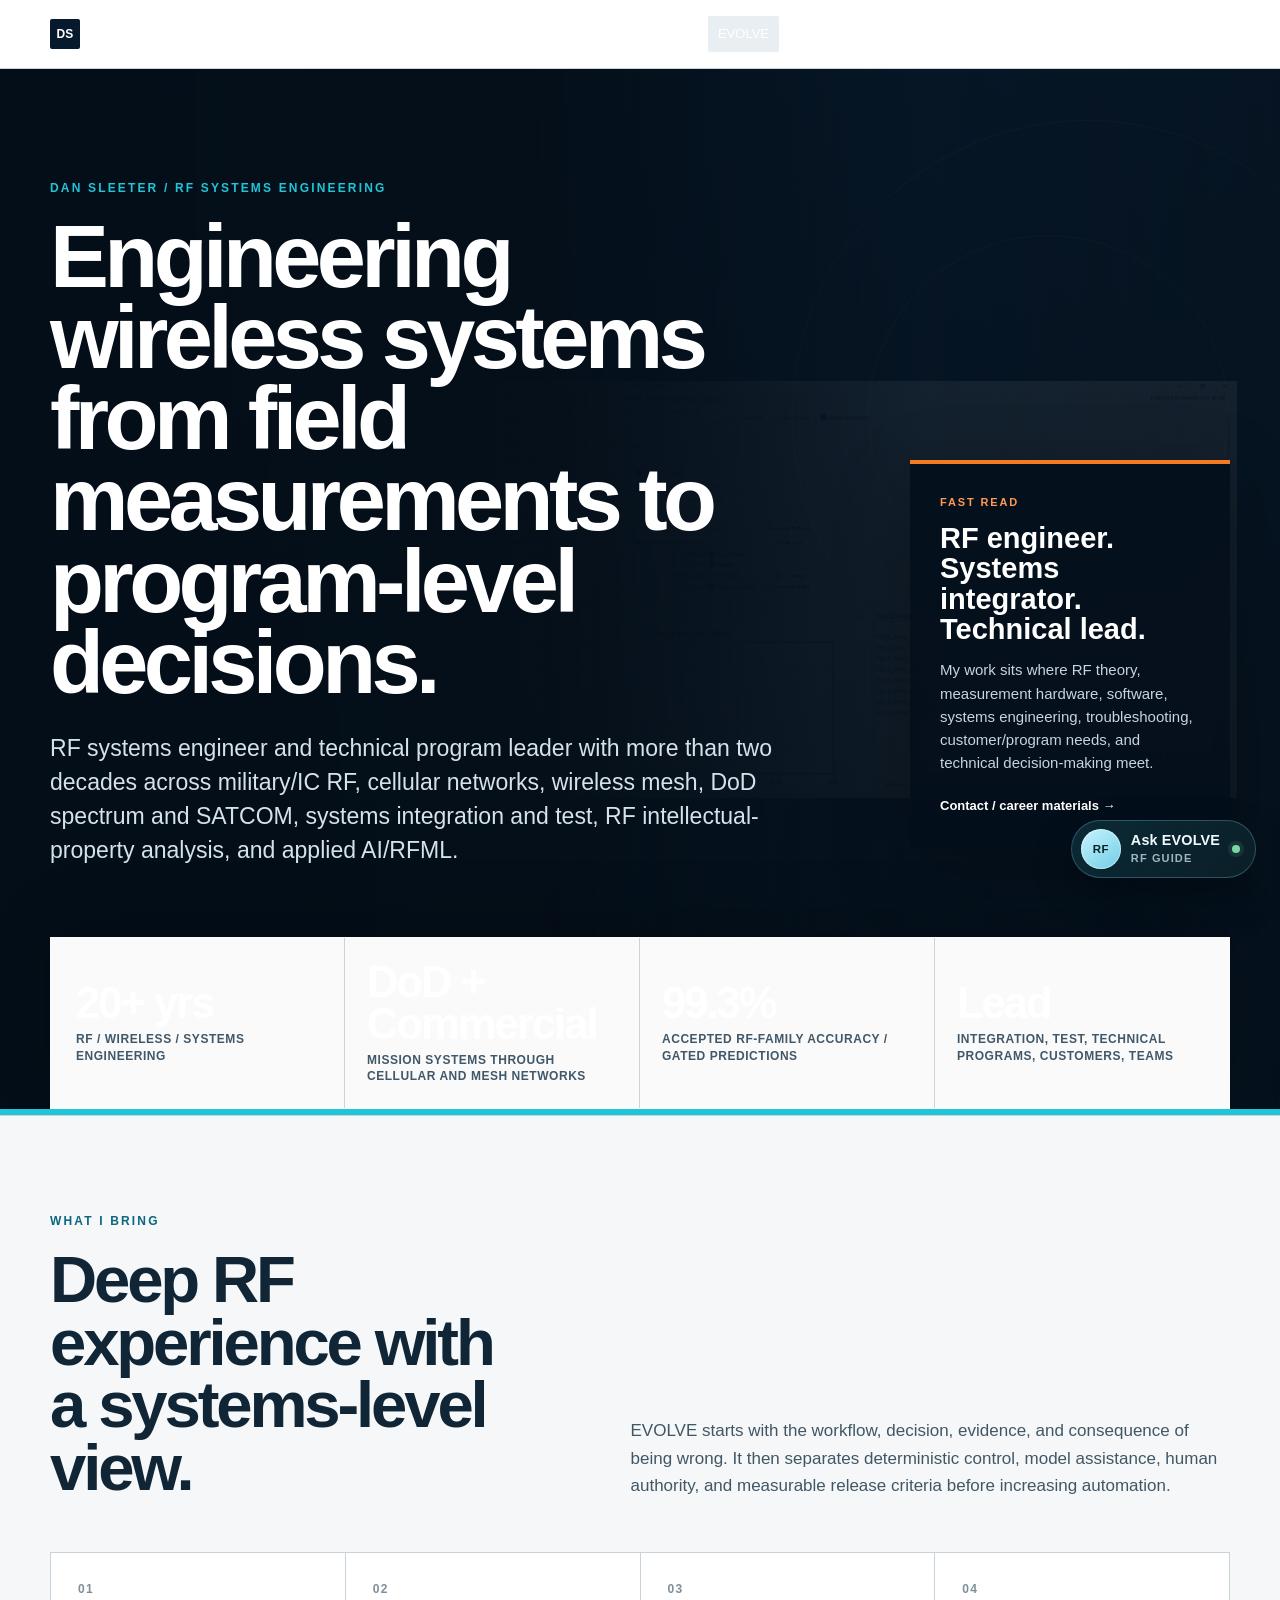
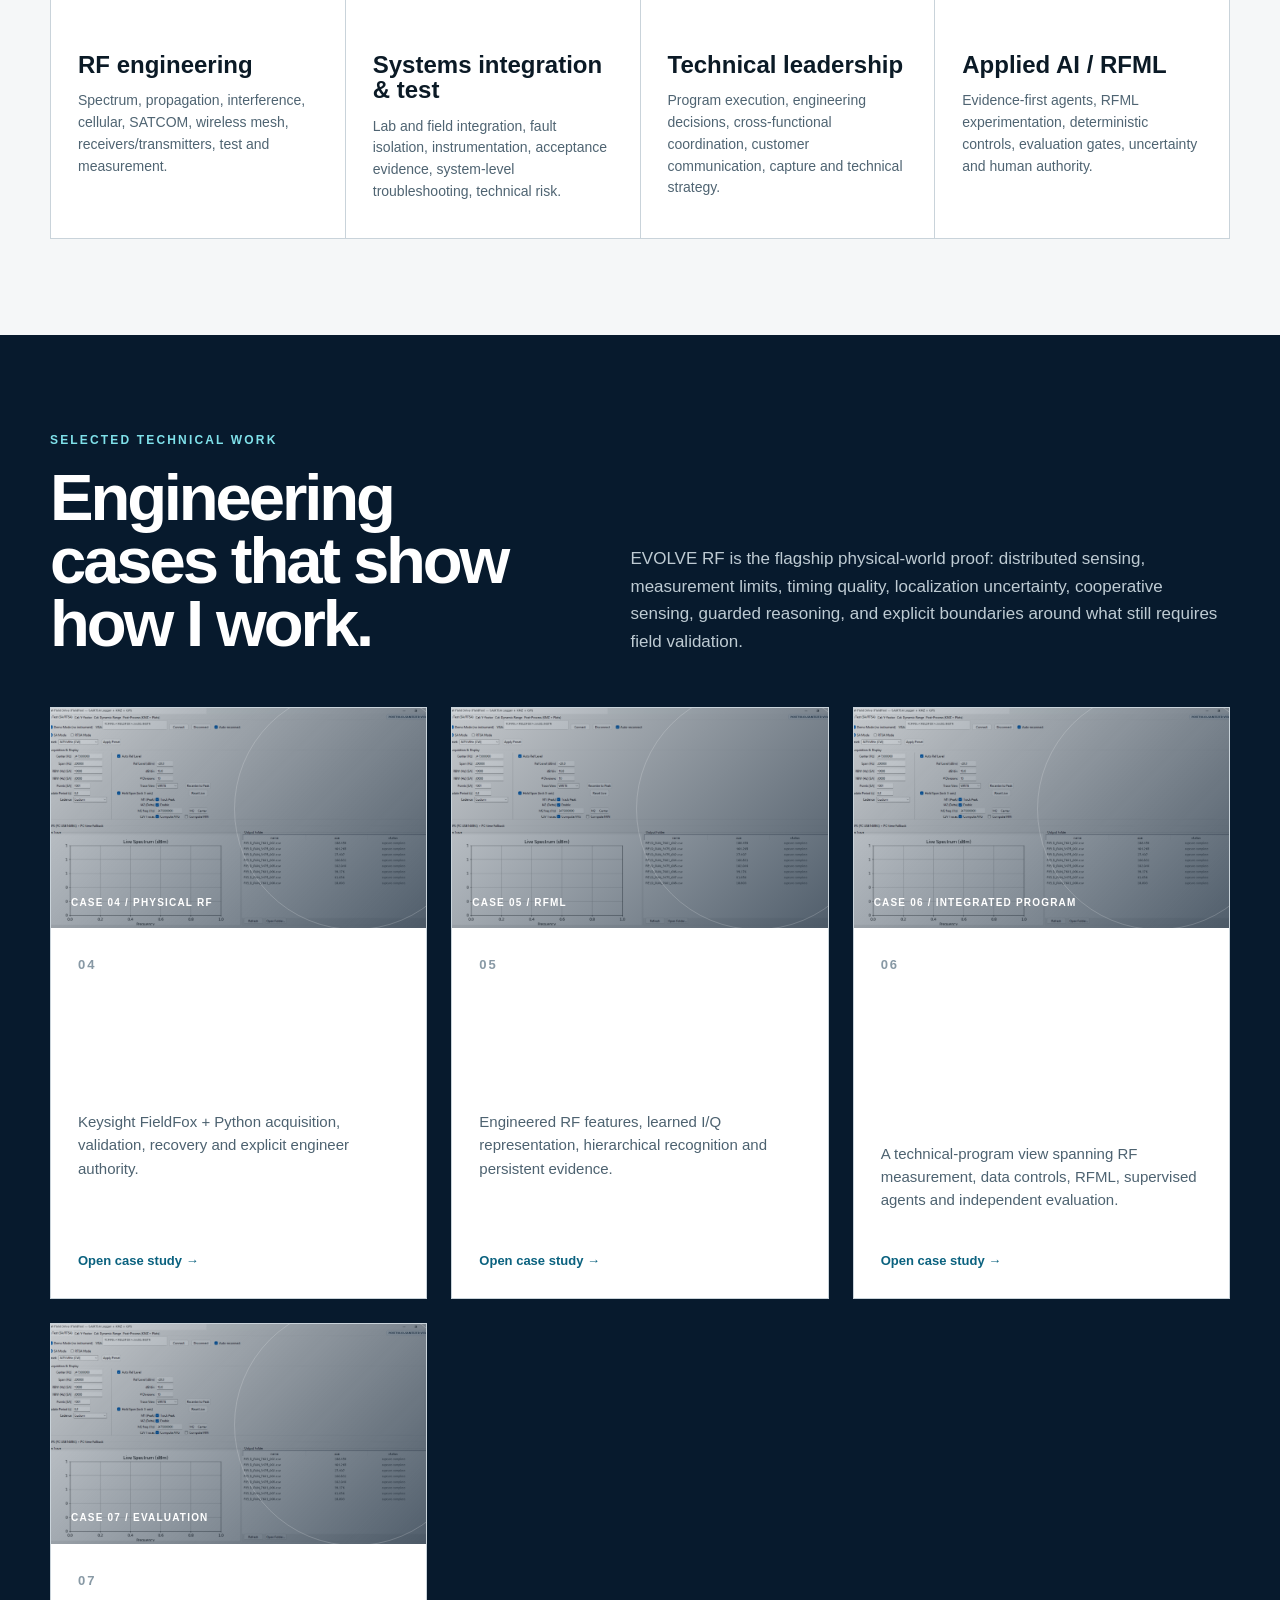
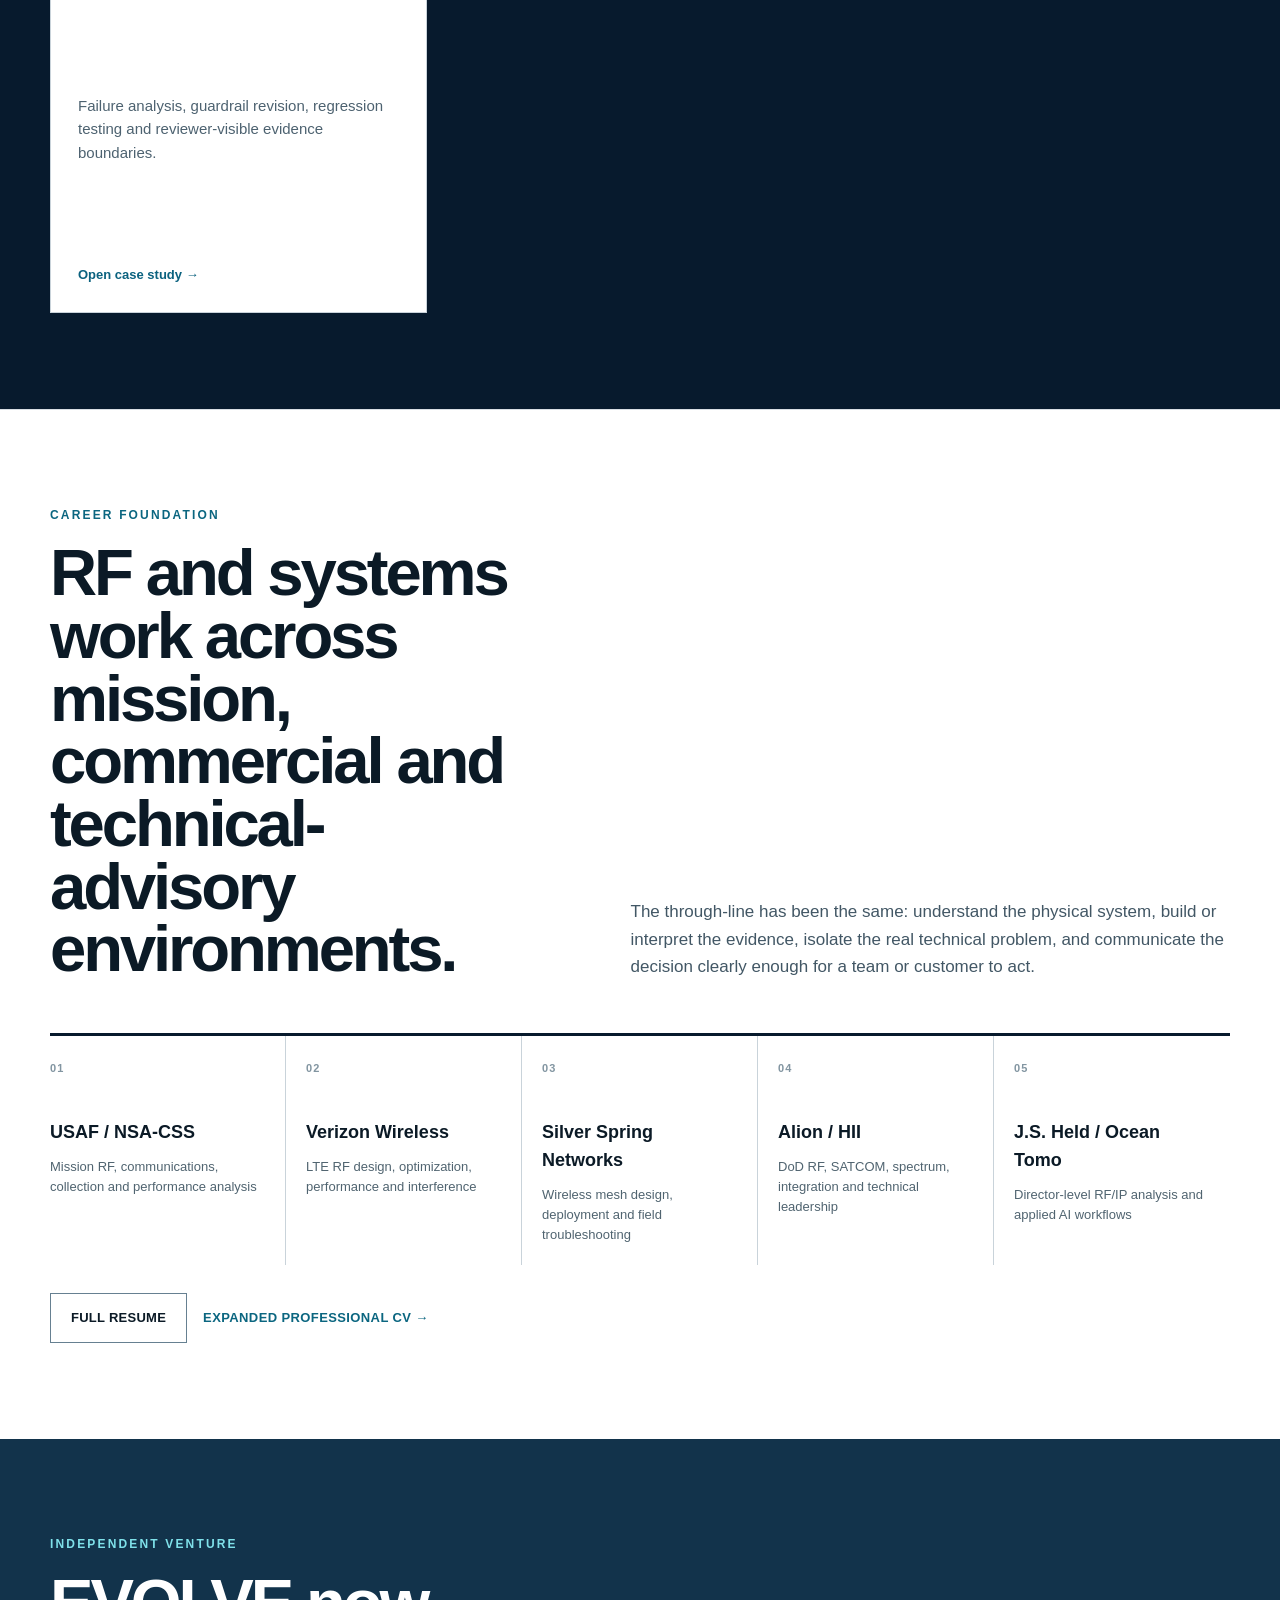
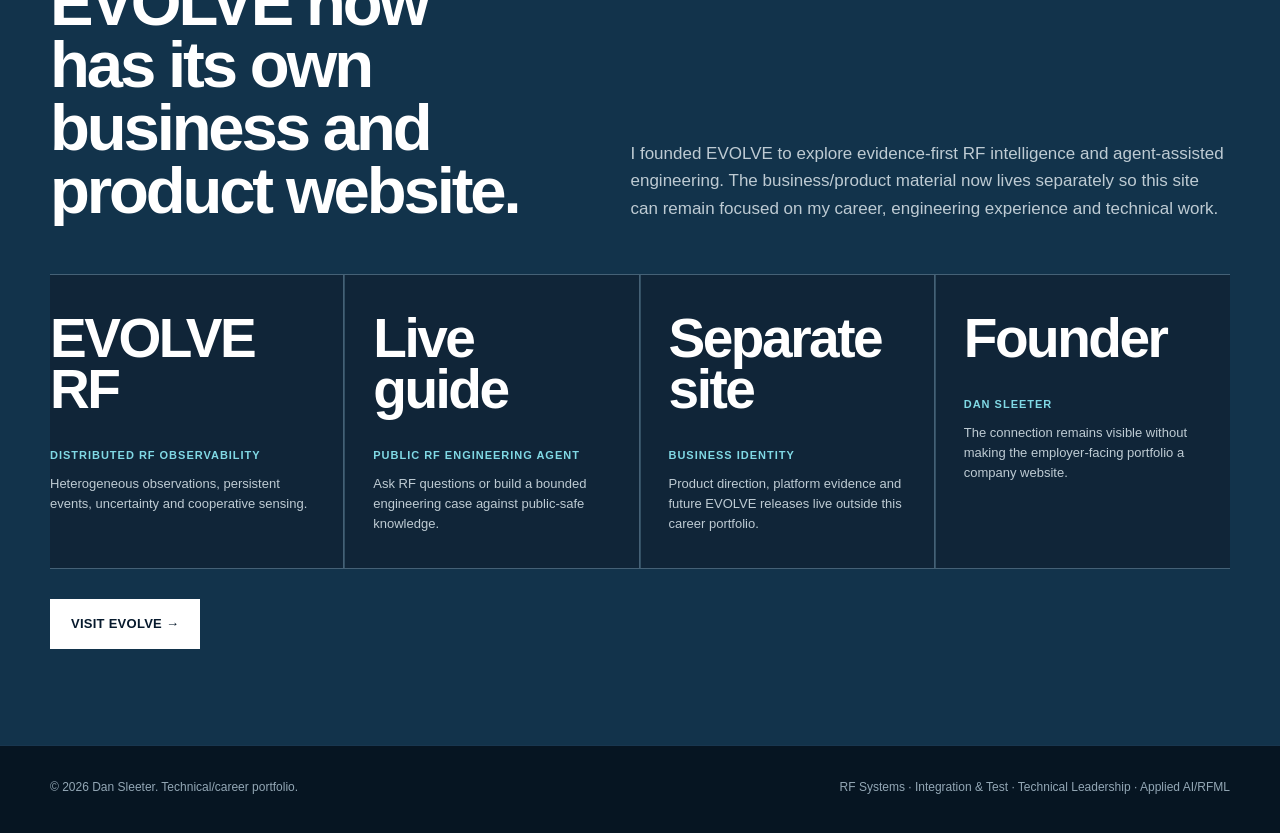
==== commit ab6485b2: "Rebuild portfolio homepage around Dan Sleeter career identity" ====
--- a/index.html
+++ b/index.html
@@ -4,38 +4,25 @@
   <meta charset="utf-8" />
   <meta name="viewport" content="width=device-width, initial-scale=1" />
   <meta name="google-site-verification" content="OmdKl5UtWajihZk24kYeGAkpogAnMSO_oXP2i6uwuYA" />
-  <title>EVOLVE | Evidence-First AI Systems + RF Technical Proof</title>
-  <meta name="description" content="EVOLVE is an applied-AI operating model and technical proof for building evidence-first systems with deterministic controls, model assistance, human authority, evaluation, and bounded release. Built by RF systems engineer Dan Sleeter." />
+  <title>Dan Sleeter | RF Systems Engineer, Technical Leader & Applied AI/RFML</title>
+  <meta name="description" content="Dan Sleeter's technical and career portfolio: 20+ years in RF systems, wireless, DoD spectrum, systems integration and test, technical leadership, applied AI/RFML, and agentic engineering workflows." />
   <meta name="robots" content="index,follow,max-image-preview:large,max-snippet:-1,max-video-preview:-1" />
-  <link rel="canonical" href="https://ddsleets.github.io/ai-systems-portfolio/index.html" />
-  <meta property="og:type" content="website" />
-  <meta property="og:site_name" content="EVOLVE | Dan Sleeter" />
-  <meta property="og:title" content="EVOLVE | Evidence-First AI Systems + RF Technical Proof" />
-  <meta property="og:description" content="An applied-AI operating model for moving from workflow friction and physical-world evidence to controlled, measurable AI systems." />
-  <meta property="og:url" content="https://ddsleets.github.io/ai-systems-portfolio/index.html" />
+  <link rel="canonical" href="https://ddsleets.github.io/ai-systems-portfolio/" />
+  <meta property="og:type" content="profile" />
+  <meta property="og:site_name" content="Dan Sleeter | Technical Portfolio" />
+  <meta property="og:title" content="Dan Sleeter | RF Systems Engineer & Technical Leader" />
+  <meta property="og:description" content="RF systems engineering, systems integration and test, technical program leadership, applied AI/RFML, and evidence-driven agentic engineering." />
+  <meta property="og:url" content="https://ddsleets.github.io/ai-systems-portfolio/" />
   <meta name="twitter:card" content="summary" />
-  <meta name="twitter:title" content="EVOLVE | Evidence-First AI Systems" />
-  <meta name="twitter:description" content="Evidence-first AI systems, RF technical proof, bounded autonomy, and measurable release discipline." />
   <link rel="stylesheet" href="styles.css" />
   <script type="application/ld+json">
   {
     "@context":"https://schema.org",
-    "@graph":[
-      {
-        "@type":"CreativeWork",
-        "name":"EVOLVE Applied-AI Operating Model",
-        "url":"https://ddsleets.github.io/ai-systems-portfolio/index.html",
-        "description":"An evidence-first applied-AI operating model and technical proof covering workflow decomposition, deterministic controls, model assistance, human authority, evaluation, and bounded release.",
-        "creator":{"@type":"Person","name":"Dan Sleeter"}
-      },
-      {
-        "@type":"Person",
-        "name":"Dan Sleeter",
-        "url":"https://ddsleets.github.io/ai-systems-portfolio/resume.html",
-        "jobTitle":"RF Systems Engineer and Technical Program Leader",
-        "knowsAbout":["RF systems engineering","wireless systems","spectrum engineering","systems integration","RF test and measurement","AI and RF machine learning","agentic AI workflows","technical program leadership","model and agent evaluation"]
-      }
-    ]
+    "@type":"Person",
+    "name":"Dan Sleeter",
+    "url":"https://ddsleets.github.io/ai-systems-portfolio/",
+    "jobTitle":"RF Systems Engineer and Technical Program Leader",
+    "knowsAbout":["RF systems engineering","wireless systems","spectrum engineering","systems integration and test","RF test and measurement","AI and RF machine learning","agentic AI workflows","technical program leadership","model and agent evaluation"]
   }
   </script>
 </head>
@@ -43,7 +30,7 @@
 <a class="skip-link" href="#main">Skip to content</a>
 <header class="site-header">
   <nav class="nav" aria-label="Primary">
-    <a class="brand" href="index.html" aria-current="page"><span class="brand-mark">E</span><span>EVOLVE</span></a>
+    <a class="brand" href="index.html" aria-current="page"><span class="brand-mark">DS</span><span>Dan Sleeter</span></a>
     <button class="menu-button" aria-label="Open navigation" aria-expanded="false">&#9776;</button>
     <div class="nav-links"></div>
   </nav>
@@ -51,175 +38,105 @@
 
 <main id="main">
   <section class="industrial-hero">
-    <div class="industrial-hero-media" aria-hidden="true">
-      <div class="industrial-image-placeholder"><span>EVOLVE / RF HARDWARE + AI + MISSION SYSTEMS</span></div>
-    </div>
+    <div class="industrial-hero-media" aria-hidden="true"><div class="industrial-image-placeholder"><span>RF SYSTEMS / INTEGRATION / TECHNICAL LEADERSHIP / AI + RFML</span></div></div>
     <div class="container industrial-hero-inner">
       <div class="industrial-hero-copy">
-        <div class="industrial-kicker">EVOLVE / EVIDENCE-FIRST APPLIED AI</div>
-        <h1>Building AI systems that can survive contact with the real world.</h1>
-        <p>EVOLVE is an applied-AI operating model for taking messy workflows and physical-world evidence through deterministic controls, model assistance, human authority, evaluation, and bounded release. The goal is not maximum autonomy. The goal is a system you can inspect, challenge, measure, and improve.</p>
+        <div class="industrial-kicker">DAN SLEETER / RF SYSTEMS ENGINEERING</div>
+        <h1>Engineering wireless systems from field measurements to program-level decisions.</h1>
+        <p>RF systems engineer and technical program leader with more than two decades across military/IC RF, cellular networks, wireless mesh, DoD spectrum and SATCOM, systems integration and test, RF intellectual-property analysis, and applied AI/RFML.</p>
         <div class="industrial-actions">
-          <a class="industrial-button primary" href="evolve.html">Explore EVOLVE &rarr;</a>
-          <a class="industrial-button" href="evolve-beta.html">Inspect EVOLVE RF</a>
-          <a class="industrial-text-link" href="#technical-evidence">See technical evidence &rarr;</a>
+          <a class="industrial-button primary" href="resume.html">View Resume &rarr;</a>
+          <a class="industrial-button" href="cv.html">Professional CV</a>
+          <a class="industrial-text-link" href="#selected-work">Selected technical work &rarr;</a>
         </div>
       </div>
-      <aside class="failure-panel" aria-label="EVOLVE control principle">
-        <div class="failure-label">CORE CONTROL</div>
-        <strong>UNKNOWN is a valid system outcome.</strong>
-        <p>Incomplete evidence, out-of-distribution inputs, conflicting signals, and unsupported actions are surfaced for review instead of being forced into a confident answer.</p>
-        <a href="evolve.html#how-it-works">See the operating model &rarr;</a>
+      <aside class="failure-panel" aria-label="Fast professional read">
+        <div class="failure-label">FAST READ</div>
+        <strong>RF engineer. Systems integrator. Technical lead.</strong>
+        <p>My work sits where RF theory, measurement hardware, software, systems engineering, troubleshooting, customer/program needs, and technical decision-making meet.</p>
+        <a href="contact.html">Contact / career materials &rarr;</a>
       </aside>
     </div>
-    <div class="container industrial-metric-rail" aria-label="EVOLVE proof signals">
-      <div><strong>EVOLVE</strong><span>Applied-AI operating model</span></div>
-      <div><strong>RF</strong><span>Physical-world technical proof</span></div>
-      <div><strong>99.3%</strong><span>Accepted RF-family accuracy / gated predictions</span></div>
-      <div><strong>UNKNOWN</strong><span>First-class evidence state</span></div>
+    <div class="container industrial-metric-rail" aria-label="Career focus">
+      <div><strong>20+ yrs</strong><span>RF / wireless / systems engineering</span></div>
+      <div><strong>DoD + Commercial</strong><span>Mission systems through cellular and mesh networks</span></div>
+      <div><strong>RF + AI</strong><span>Applied AI/RFML grounded in physical evidence</span></div>
+      <div><strong>Lead</strong><span>Integration, test, technical programs, customers, teams</span></div>
     </div>
   </section>
 
   <section class="industrial-section industrial-fast-read">
     <div class="container">
       <div class="industrial-heading">
-        <div>
-          <div class="industrial-kicker dark">HOW EVOLVE WORKS</div>
-          <h2>AI is one component of the system—not the operating model.</h2>
-        </div>
-        <p>EVOLVE starts with the workflow, decision, evidence, and consequence of being wrong. It then separates what should be deterministic, what may benefit from a model or agent, what must stay human-owned, and what has to be measured before the system earns more authority.</p>
+        <div><div class="industrial-kicker dark">WHAT I BRING</div><h2>Deep RF experience with a systems-level view.</h2></div>
+        <p>I have worked problems from antennas, propagation, spectrum, measurement and interference through integration, troubleshooting, requirements, technical capture, evidence review, customer engagement, and program-level engineering decisions. More recently, I have applied that same discipline to AI/RFML systems and agent evaluation.</p>
       </div>
       <div class="control-grid">
-        <div class="control-card"><span>01</span><strong>Evidence before claims</strong><p>Measured results stay separate from architecture, prototypes, assumptions, and production-readiness statements.</p></div>
-        <div class="control-card"><span>02</span><strong>Deterministic where possible</strong><p>Rules, validation, instrumentation, and state control handle work that does not need a model.</p></div>
-        <div class="control-card"><span>03</span><strong>Uncertainty stays visible</strong><p>UNKNOWN, OOD, conflicting evidence, and low-confidence outputs trigger review instead of silent inference.</p></div>
-        <div class="control-card"><span>04</span><strong>Confidence is not permission</strong><p>High model confidence never becomes authority to take a consequential or irreversible action.</p></div>
+        <div class="control-card"><span>01</span><strong>RF engineering</strong><p>Spectrum, propagation, interference, cellular, SATCOM, wireless mesh, receivers/transmitters, test and measurement.</p></div>
+        <div class="control-card"><span>02</span><strong>Systems integration & test</strong><p>Lab and field integration, fault isolation, instrumentation, acceptance evidence, system-level troubleshooting, technical risk.</p></div>
+        <div class="control-card"><span>03</span><strong>Technical leadership</strong><p>Program execution, engineering decisions, cross-functional coordination, customer communication, capture and technical strategy.</p></div>
+        <div class="control-card"><span>04</span><strong>Applied AI / RFML</strong><p>Evidence-first agents, RFML experimentation, deterministic controls, evaluation gates, uncertainty and human authority.</p></div>
       </div>
-      <div class="industrial-actions" style="margin-top:28px;"><a class="industrial-button primary" href="evolve.html#workflow-scan">Run the Workflow Scan &rarr;</a><a class="industrial-button" href="evolve.html#how-it-works">Inspect the operating model</a></div>
     </div>
   </section>
 
-  <section class="industrial-section industrial-dark">
+  <section class="industrial-section industrial-dark" id="selected-work">
     <div class="container">
       <div class="industrial-heading inverse">
-        <div>
-          <div class="industrial-kicker">FLAGSHIP PHYSICAL-WORLD PROOF</div>
-          <h2>EVOLVE RF tests the operating model against a harder environment.</h2>
-        </div>
-        <p>Distributed RF sensing introduces real measurement limits, timing quality, localization uncertainty, heterogeneous devices, cooperative sensing, and consequential authority boundaries. EVOLVE RF makes those constraints part of the evidence instead of hiding them behind the AI layer.</p>
+        <div><div class="industrial-kicker">SELECTED TECHNICAL WORK</div><h2>Engineering cases that show how I work.</h2></div>
+        <p>These are employer-facing technical case studies. They show RF measurement, RFML, AI-assisted engineering, program integration and evaluation discipline without exposing proprietary code, customer data, private thresholds or sensitive implementation details.</p>
       </div>
-      <a class="flagship-panel" href="evolve-beta.html">
-        <div class="flagship-copy">
-          <span class="flagship-index">EVOLVE RF / DISTRIBUTED RF OBSERVABILITY</span>
-          <h3>From device observations to one auditable RF event.</h3>
-          <p>The proof separates what software can establish today from what still requires physical field validation. It combines event correlation, capability-aware localization, cooperative sensing, guarded reasoning, and explicit uncertainty.</p>
-          <div class="industrial-tag-row"><span>Distributed sensing</span><span>Localization uncertainty</span><span>Guarded reasoning</span><span>Cooperative sensing</span><span>Evidence boundaries</span></div>
-        </div>
-        <div class="flagship-arrow">&rarr;</div>
-      </a>
+      <div class="industrial-case-grid">
+        <a class="industrial-case" href="case-agentic-rf.html"><div class="industrial-case-media"><span>CASE 04 / PHYSICAL RF</span></div><div class="industrial-case-body"><div class="industrial-case-num">04</div><h3>Supervised AI above a real RF measurement workflow</h3><p>Keysight FieldFox + Python acquisition, validation, recovery and explicit engineer authority.</p><strong>Open case study &rarr;</strong></div></a>
+        <a class="industrial-case" href="case-rfml-memory.html"><div class="industrial-case-media signal"><span>CASE 05 / RFML</span></div><div class="industrial-case-body"><div class="industrial-case-num">05</div><h3>RF recognition with confidence and UNKNOWN handling</h3><p>Engineered RF features, learned I/Q representation, hierarchical recognition and persistent evidence.</p><strong>Open case study &rarr;</strong></div></a>
+        <a class="industrial-case" href="case-ai-rfml-program.html"><div class="industrial-case-media"><span>CASE 06 / INTEGRATED PROGRAM</span></div><div class="industrial-case-body"><div class="industrial-case-num">06</div><h3>Connecting measurement, models, agents and release gates</h3><p>A technical-program view spanning RF measurement, data controls, RFML, supervised agents and independent evaluation.</p><strong>Open case study &rarr;</strong></div></a>
+        <a class="industrial-case" href="case-elevenlabs-rf-agent.html"><div class="industrial-case-media agent"><span>CASE 07 / EVALUATION</span></div><div class="industrial-case-body"><div class="industrial-case-num">07</div><h3>Adversarial evaluation of an RF assistant</h3><p>Failure analysis, guardrail revision, regression testing and reviewer-visible evidence boundaries.</p><strong>Open case study &rarr;</strong></div></a>
+      </div>
     </div>
   </section>
 
-  <section class="industrial-section" id="technical-evidence">
+  <section class="industrial-section">
     <div class="container">
       <div class="industrial-heading">
-        <div>
-          <div class="industrial-kicker dark">SUPPORTING TECHNICAL EVIDENCE</div>
-          <h2>Cases 04–07 show the engineering underneath EVOLVE.</h2>
-        </div>
-        <p>These cases are not separate products. They are the supporting proof: physical RF measurement, RFML recognition, integrated technical-program leadership, and independent evaluation under failure pressure.</p>
+        <div><div class="industrial-kicker dark">CAREER FOUNDATION</div><h2>RF and systems work across mission, commercial and technical-advisory environments.</h2></div>
+        <p>The through-line has been the same: understand the physical system, build or interpret the evidence, isolate the real technical problem, and communicate the decision clearly enough for a team or customer to act.</p>
       </div>
-      <div class="industrial-case-grid">
-        <a class="industrial-case" href="case-agentic-rf.html">
-          <div class="industrial-case-media"><span>CASE 04 / PHYSICAL RF AGENT</span></div>
-          <div class="industrial-case-body"><div class="industrial-case-num">04</div><h3>Supervised AI above real RF measurement hardware</h3><p>FieldFox + Python acquisition, deterministic recovery and validation, and explicit human authority for consequential actions.</p><strong>Open RF Agent proof &rarr;</strong></div>
-        </a>
-        <a class="industrial-case" href="case-rfml-memory.html">
-          <div class="industrial-case-media signal"><span>CASE 05 / RFML + MEMORY</span></div>
-          <div class="industrial-case-body"><div class="industrial-case-num">05</div><h3>Recognition that knows when it does not know</h3><p>43 engineered RF features, a 192-dimensional learned I/Q representation, hierarchical recognition, persistent RF evidence, and legitimate UNKNOWN decisions.</p><strong>Open RFML proof &rarr;</strong></div>
-        </a>
-        <a class="industrial-case" href="case-ai-rfml-program.html">
-          <div class="industrial-case-media"><span>CASE 06 / INTEGRATED PROGRAM</span></div>
-          <div class="industrial-case-body"><div class="industrial-case-num">06</div><h3>Connecting measurement, models, agents, and release gates</h3><p>A technical-program view of requirements, RF measurement, data controls, RFML, supervised agents, independent evaluation, and readiness decisions.</p><strong>Open integrated program &rarr;</strong></div>
-        </a>
-        <a class="industrial-case" href="case-elevenlabs-rf-agent.html">
-          <div class="industrial-case-media agent"><span>CASE 07 / ADVERSARIAL EVALUATION</span></div>
-          <div class="industrial-case-body"><div class="industrial-case-num">07</div><h3>Testing an RF assistant against overconfidence and weak evidence</h3><p>Baseline failure analysis, guardrail revision, regression testing, and reviewer-visible evidence boundaries.</p><strong>Open evaluation proof &rarr;</strong></div>
-        </a>
+      <div class="career-rail">
+        <div><span>01</span><strong>USAF / NSA-CSS</strong><p>Mission RF, communications, collection and performance analysis</p></div>
+        <div><span>02</span><strong>Verizon Wireless</strong><p>LTE RF design, optimization, performance and interference</p></div>
+        <div><span>03</span><strong>Silver Spring Networks</strong><p>Wireless mesh design, deployment and field troubleshooting</p></div>
+        <div><span>04</span><strong>Alion / HII</strong><p>DoD RF, SATCOM, spectrum, integration and technical leadership</p></div>
+        <div><span>05</span><strong>J.S. Held / Ocean Tomo</strong><p>Director-level RF/IP analysis and applied AI workflows</p></div>
       </div>
+      <div class="industrial-actions" style="margin-top:28px"><a class="industrial-button" href="resume.html">Full resume</a><a class="industrial-text-link" style="color:#0b6680" href="cv.html">Expanded professional CV &rarr;</a></div>
     </div>
   </section>
 
   <section class="industrial-section evidence-band">
     <div class="container">
       <div class="industrial-heading inverse">
-        <div>
-          <div class="industrial-kicker">MEASURED EVIDENCE</div>
-          <h2>Quantitative results, with the boundary attached.</h2>
-        </div>
-        <p>These are experimental engineering results, not production claims. They matter because the test population, confidence gate, representation, and failure boundary stay visible.</p>
+        <div><div class="industrial-kicker">INDEPENDENT VENTURE</div><h2>EVOLVE now has its own business and product website.</h2></div>
+        <p>I founded EVOLVE to explore evidence-first RF intelligence and agent-assisted engineering. The business/product material now lives separately so this site can remain focused on my career, engineering experience and technical work.</p>
       </div>
       <div class="evidence-metrics">
-        <div class="evidence-metric"><strong>91%</strong><span>External RF-family accuracy</span><p>Measured on a fresh external known-signal population.</p></div>
-        <div class="evidence-metric"><strong>99.3%</strong><span>Accepted-family accuracy</span><p>Among external family predictions that passed the confidence gate.</p></div>
-        <div class="evidence-metric"><strong>43 + 192D</strong><span>Hybrid signal representation</span><p>Engineered RF features fused with a learned I/Q representation.</p></div>
-        <div class="evidence-metric"><strong>OOD</strong><span>Explicit unknown handling</span><p>Signals outside the learned evidence boundary are allowed to remain UNKNOWN.</p></div>
+        <div class="evidence-metric"><strong>EVOLVE RF</strong><span>Distributed RF observability</span><p>Heterogeneous observations, persistent events, uncertainty and cooperative sensing.</p></div>
+        <div class="evidence-metric"><strong>Live guide</strong><span>Public RF engineering agent</span><p>Ask RF questions or build a bounded engineering case against public-safe knowledge.</p></div>
+        <div class="evidence-metric"><strong>Separate site</strong><span>Business identity</span><p>Product direction, platform evidence and future EVOLVE releases live outside this career portfolio.</p></div>
+        <div class="evidence-metric"><strong>Founder</strong><span>Dan Sleeter</span><p>The connection remains visible without making the employer-facing portfolio a company website.</p></div>
       </div>
-    </div>
-  </section>
-
-  <section class="industrial-section foundation-section">
-    <div class="container">
-      <div class="industrial-heading">
-        <div>
-          <div class="industrial-kicker dark">OPERATING-MODEL FOUNDATIONS</div>
-          <h2>Cases 01–03 established the evidence and control discipline.</h2>
-        </div>
-        <p>Before the RF work, the same principles were tested in research, agent authority, browser automation, state verification, recovery, and useful escalation.</p>
-      </div>
-      <div class="foundation-grid">
-        <a href="case-agentic-prior-art.html"><span>CASE 01</span><h3>Evidence workflow</h3><p>Prior-art research organized around date proof, evidence mapping, uncertainty, blocking gaps, and human review.</p><strong>Evidence before conclusion &rarr;</strong></a>
-        <a href="case-ip-navigator.html"><span>CASE 02</span><h3>Agent authority</h3><p>An operating charter defining what the assistant can do, cannot claim, and must hand back to a human.</p><strong>Rules before autonomy &rarr;</strong></a>
-        <a href="case-automation.html"><span>CASE 03</span><h3>Automation + recovery</h3><p>Python/Playwright automation designed to verify state, recover from failure, and escalate instead of hiding uncertainty.</p><strong>Fail usefully &rarr;</strong></a>
-      </div>
-    </div>
-  </section>
-
-  <section class="industrial-section career-section" id="dan-sleeter">
-    <div class="container">
-      <div class="industrial-heading">
-        <div>
-          <div class="industrial-kicker dark">BUILT BY DAN SLEETER / ENGINEERING FOUNDATION</div>
-          <h2>EVOLVE is grounded in more than two decades of RF and systems delivery.</h2>
-        </div>
-        <p>Dan Sleeter is an RF systems engineer and technical program leader with experience spanning military/IC RF, cellular networks, wireless mesh, DoD spectrum and SATCOM, systems integration and test, RF intellectual-property analysis, and applied AI/RFML.</p>
-      </div>
-      <div class="career-rail">
-        <div><span>01</span><strong>USAF / NSA-CSS</strong><p>Mission RF, communications, performance analysis</p></div>
-        <div><span>02</span><strong>Verizon</strong><p>LTE RF design, optimization, interference</p></div>
-        <div><span>03</span><strong>Silver Spring</strong><p>Wireless mesh design and field troubleshooting</p></div>
-        <div><span>04</span><strong>Alion / HII</strong><p>DoD RF, SATCOM, integration, technical leadership</p></div>
-        <div><span>05</span><strong>J.S. Held / Ocean Tomo</strong><p>Director-level RF/IP work and applied AI workflows</p></div>
-      </div>
-      <div class="industrial-actions" style="margin-top:28px;"><a class="industrial-button" href="resume.html">View Dan's resume</a><a class="industrial-text-link" href="contact.html">Contact &rarr;</a></div>
+      <div class="industrial-actions"><a class="industrial-button light" href="https://evolve-rf-web-app.vercel.app/">Visit EVOLVE &rarr;</a></div>
     </div>
   </section>
 
   <section class="industrial-cta">
     <div class="container industrial-cta-grid">
-      <div>
-        <div class="industrial-kicker">EXPLORE EVOLVE</div>
-        <h2>Inspect the model. Test a workflow. Review the evidence.</h2>
-      </div>
-      <div>
-        <p>EVOLVE is being built around one standard: AI should earn trust through observable evidence, controlled authority, repeatable evaluation, and measured improvement—not through a convincing demo alone.</p>
-        <div class="industrial-actions"><a class="industrial-button light" href="evolve.html#workflow-scan">Run the Workflow Scan &rarr;</a><a class="industrial-text-link light" href="evolve-beta.html">Inspect EVOLVE RF &rarr;</a></div>
-      </div>
+      <div><div class="industrial-kicker">CAREER / TECHNICAL CONTACT</div><h2>Resume, CV, technical work and contact information.</h2></div>
+      <div><p>For engineering leadership, RF/systems, integration and test, technical program, customer-facing or applied AI/RFML opportunities, the career materials here are the fastest overview.</p><div class="industrial-actions"><a class="industrial-button primary" href="contact.html">Contact & career materials</a><a class="industrial-button light" href="resume.html">Resume</a></div></div>
     </div>
   </section>
 </main>
 
-<footer class="site-footer"><div class="container footer-grid"><span>&copy; 2026 Dan Sleeter. EVOLVE is an applied-AI operating model and technical proof; selected engineering evidence is sanitized for public use.</span><span><a href="contact.html">Contact</a> &middot; Maryland</span></div></footer>
+<footer class="site-footer"><div class="container footer-grid"><span>&copy; 2026 Dan Sleeter. Technical/career portfolio.</span><span>RF Systems · Integration & Test · Technical Leadership · Applied AI/RFML</span></div></footer>
 <script src="script.js"></script>
 </body>
-</html>+</html>
